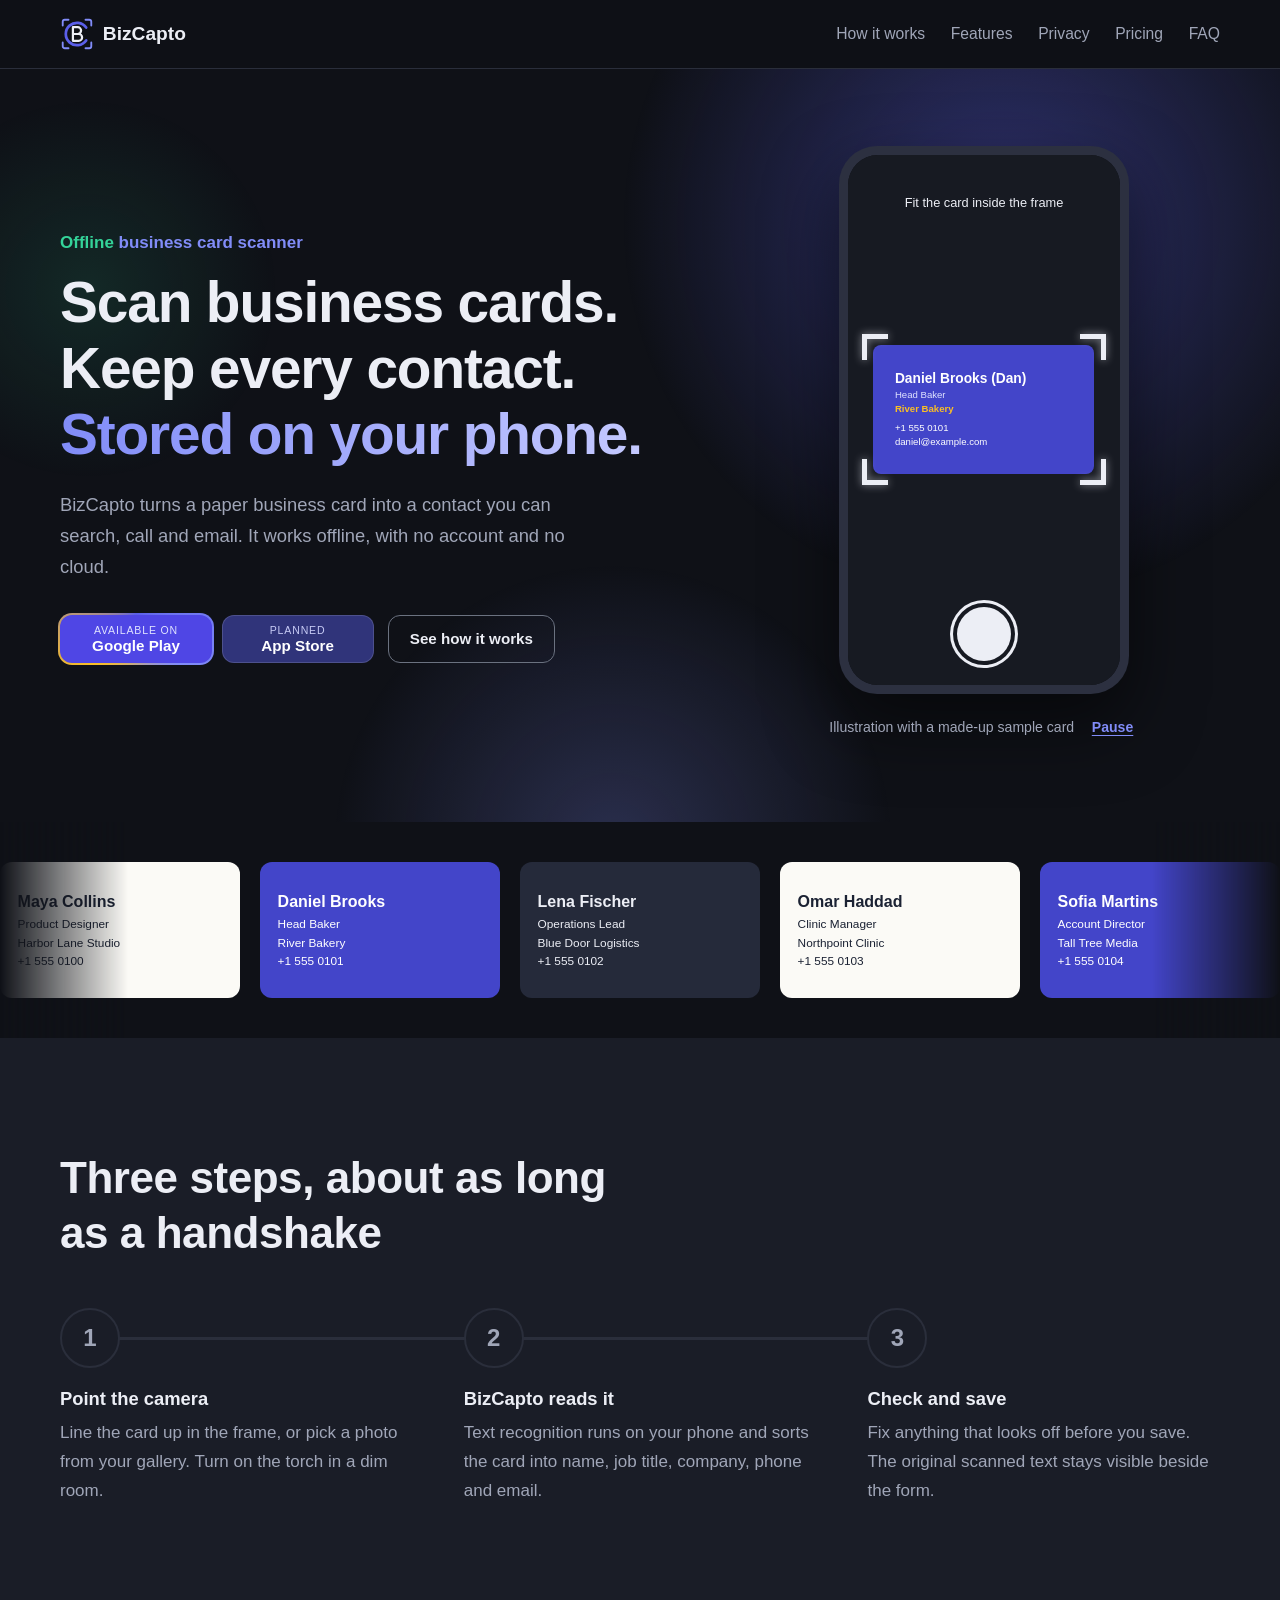
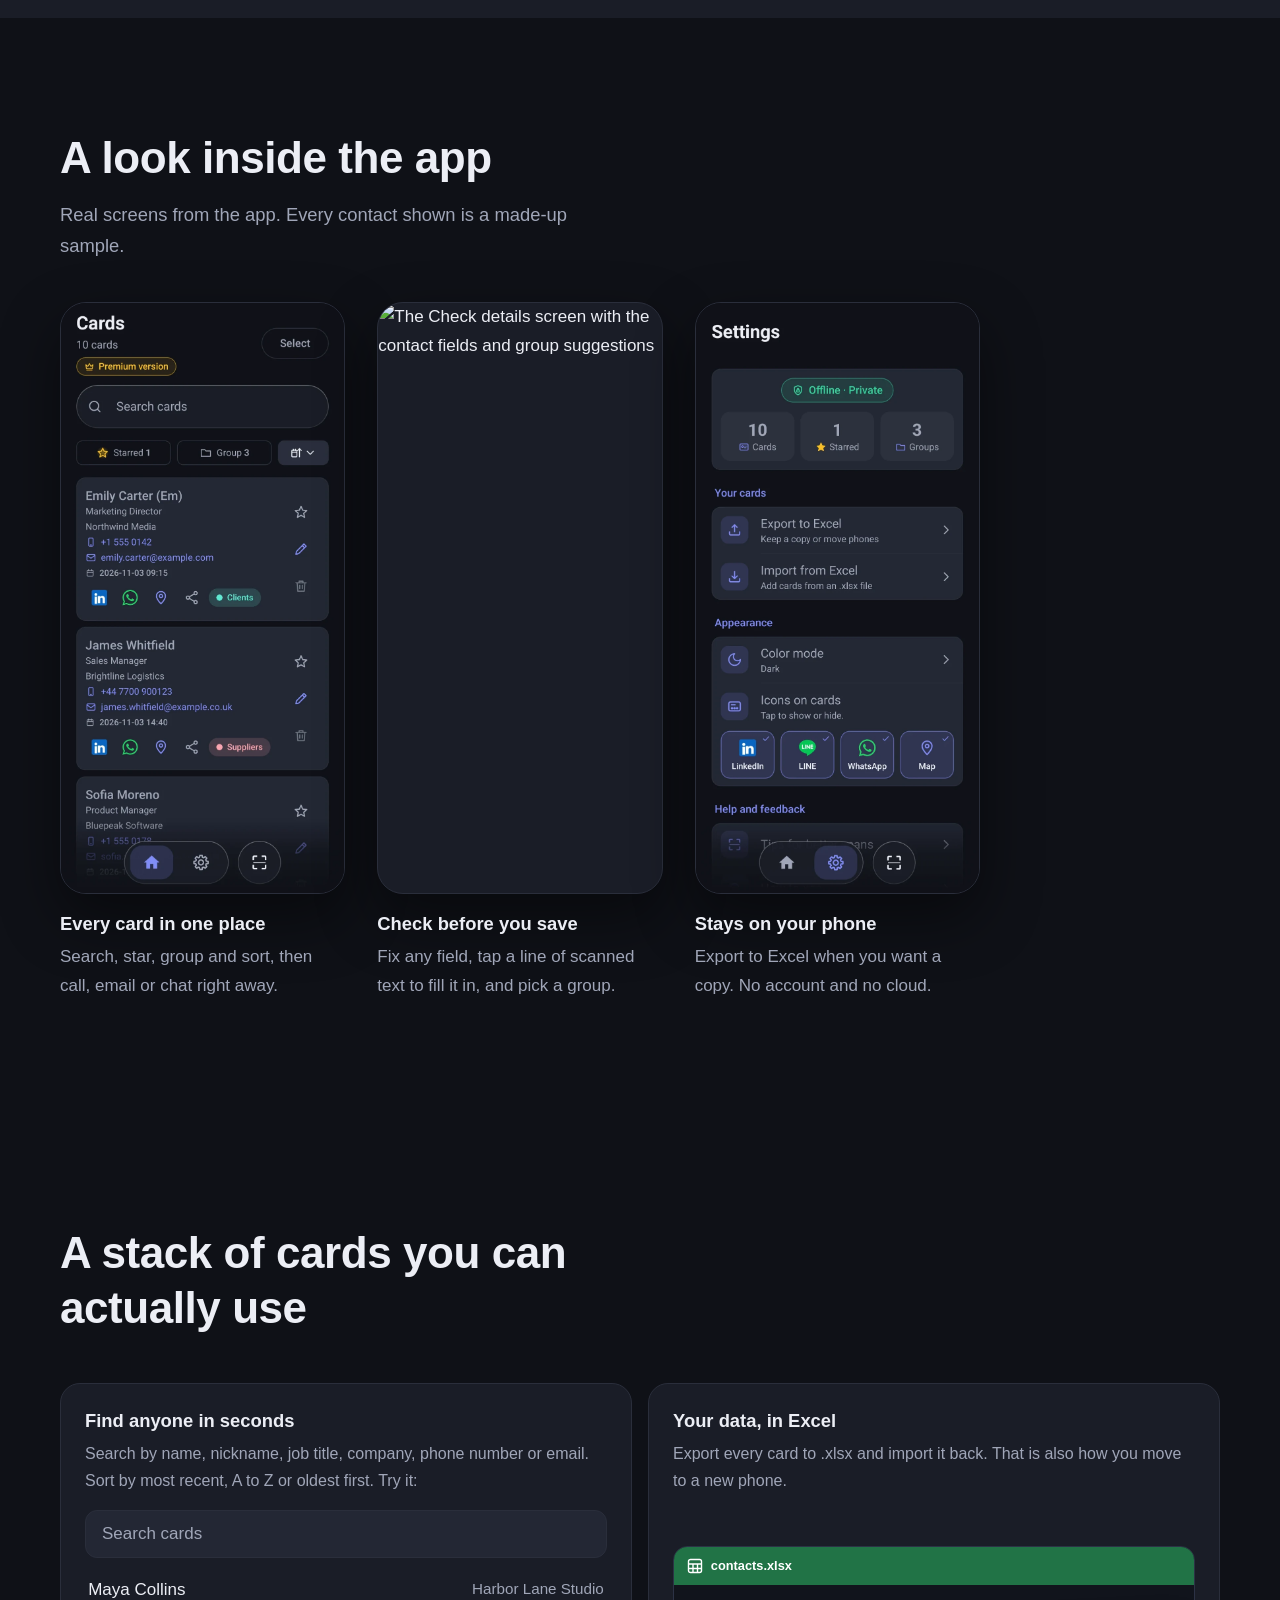
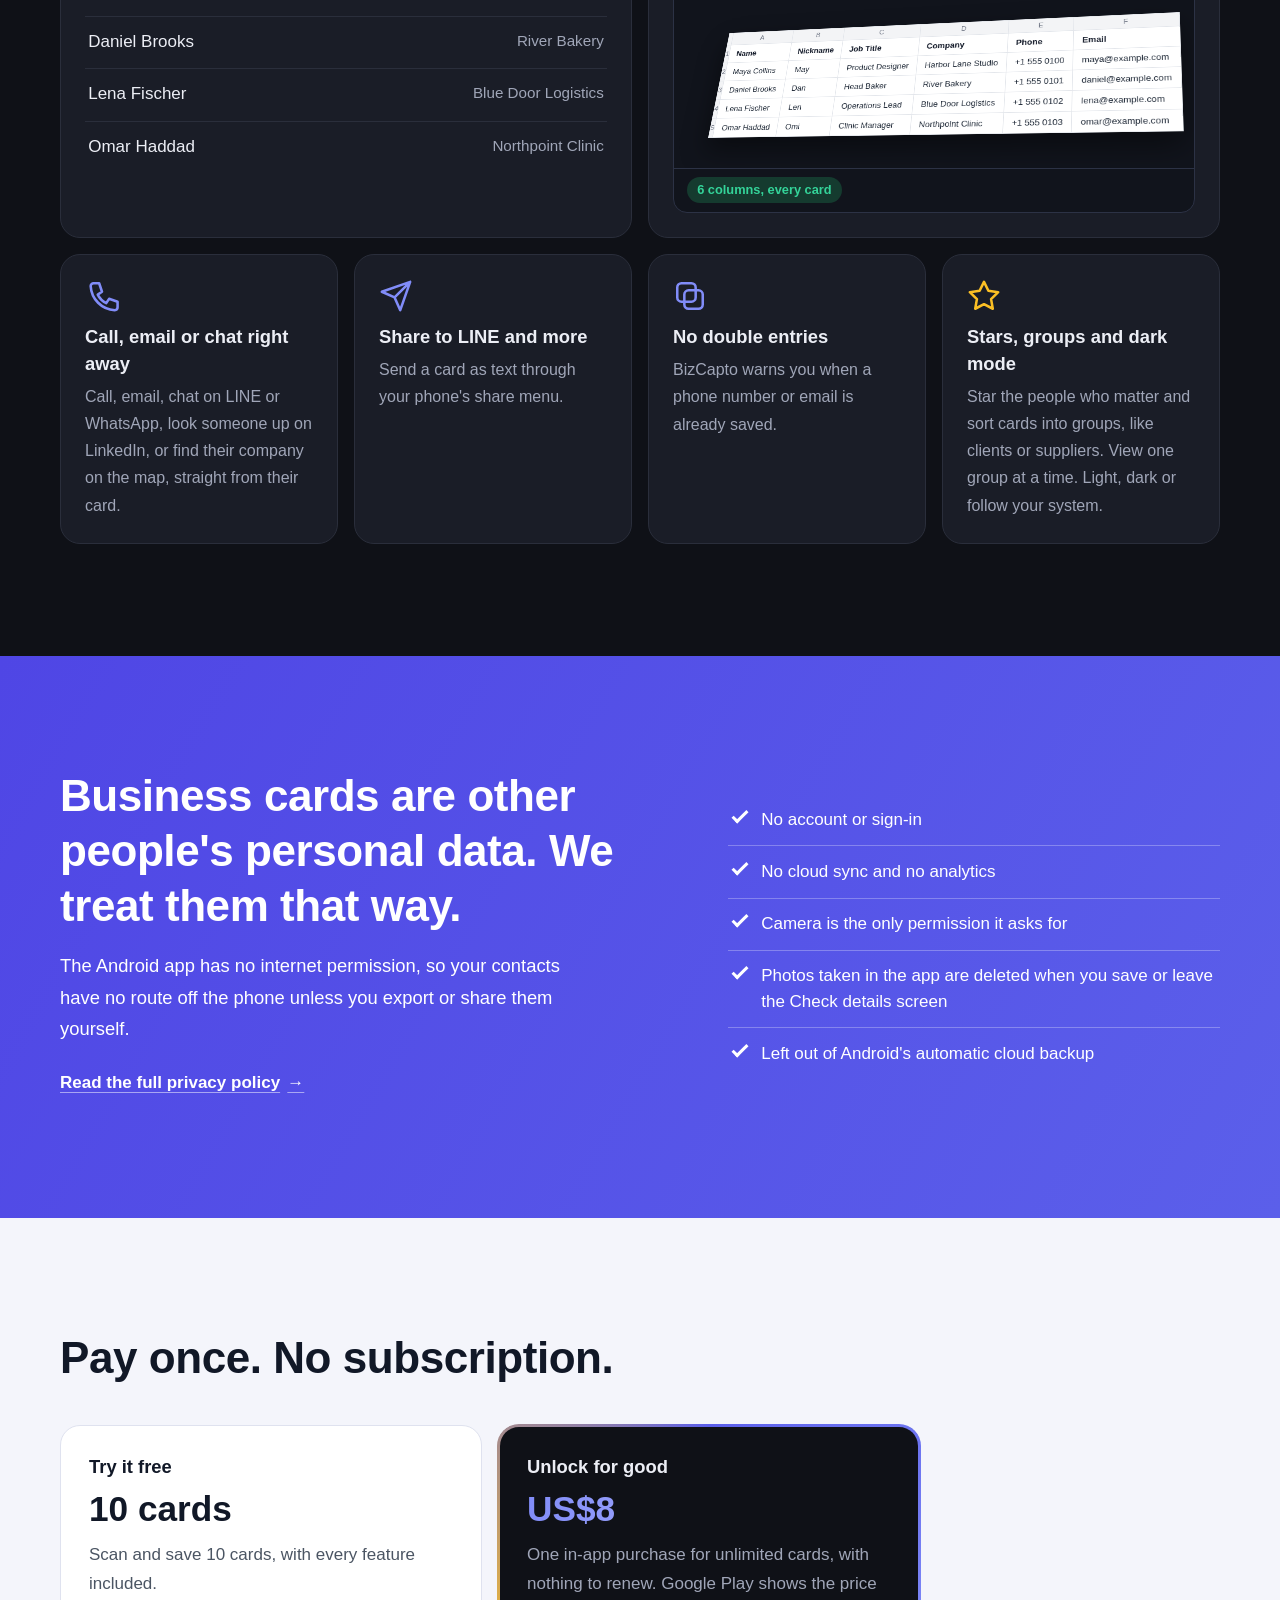
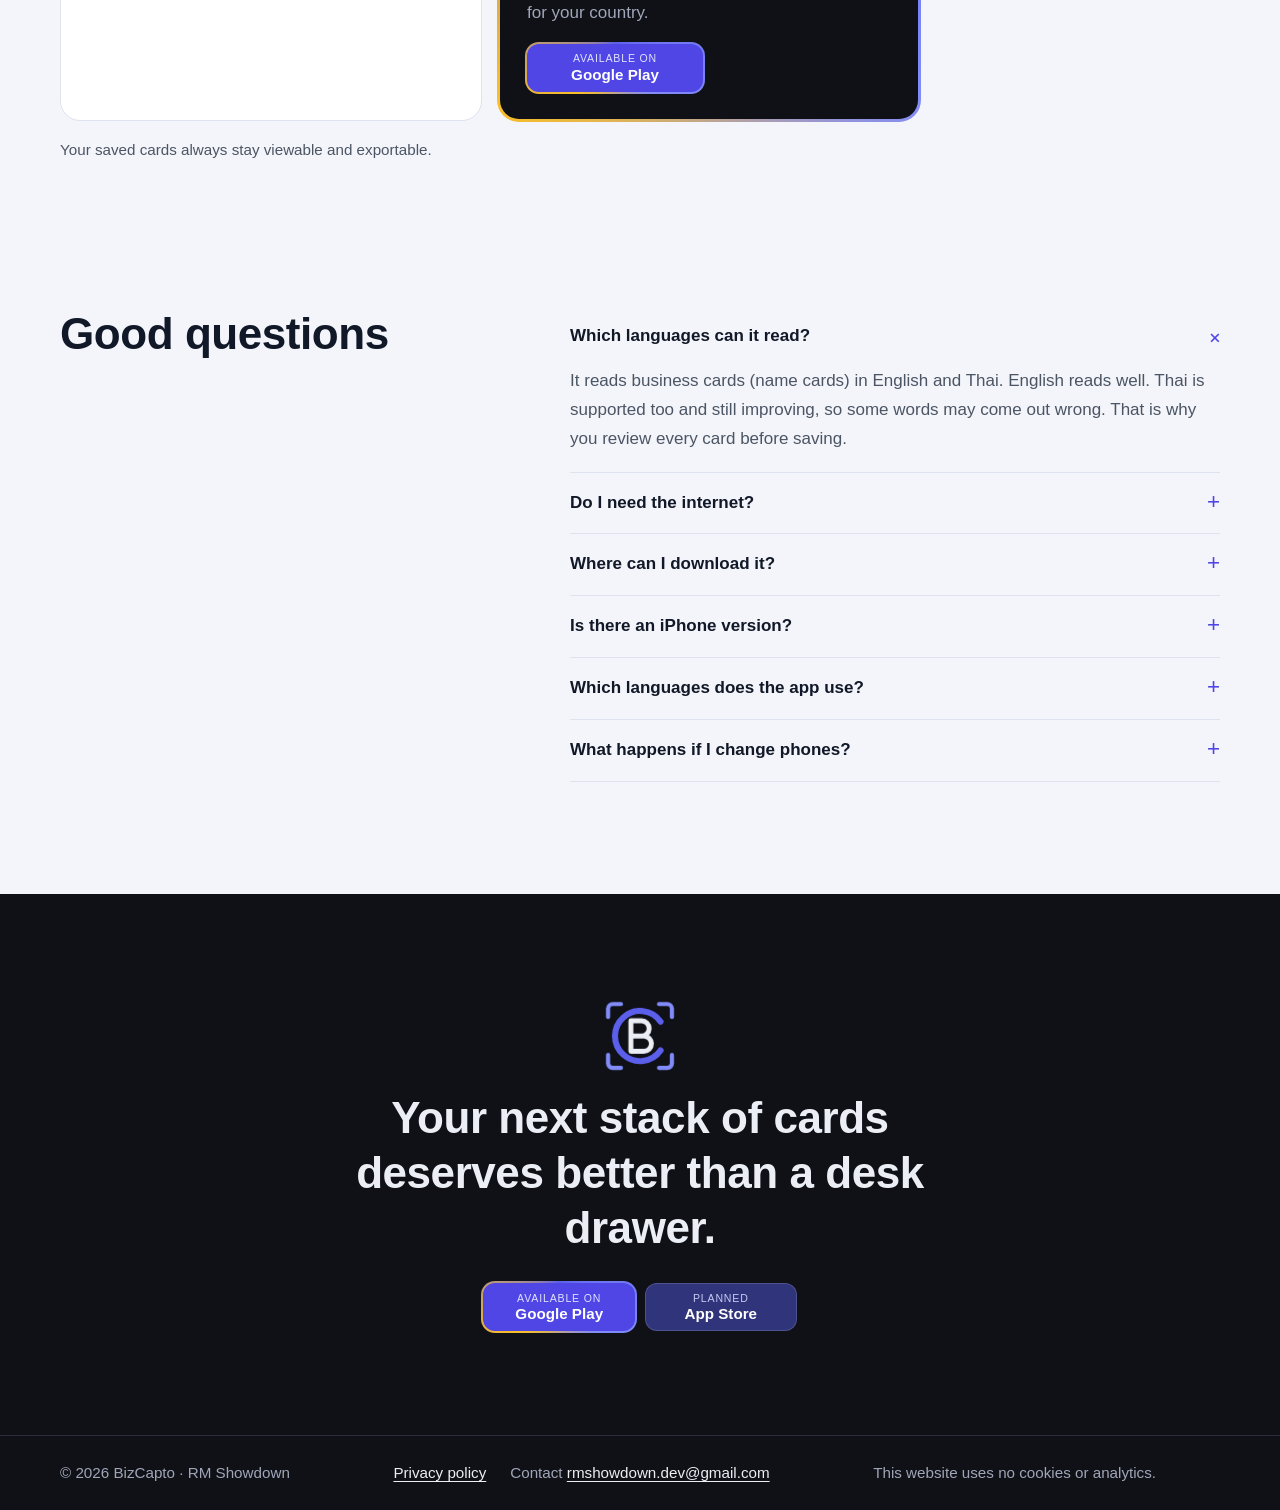
==== index.html @ cfb80274 "feat(website): Play button in pricing card, glowing Play buttons" ====
<!DOCTYPE html>
<html lang="en">
<head>
  <meta charset="utf-8">
  <meta name="viewport" content="width=device-width, initial-scale=1">
  <title>BizCapto: Offline Business Card Scanner</title>
  <meta name="description" content="Business card scanner for Android. Save cards as contacts, sort into groups, call, email, LINE or WhatsApp. Offline, exports to Excel. Reads English and Thai.">
  <meta name="google-site-verification" content="9E5ic6exMu49nEAiIoT-Es5bumaMfsEbR8roI2fSj4I">
  <link rel="canonical" href="https://rmshowdown.github.io/bizcapto/">
  <!-- หน้าเดียวกัน 2 ภาษา: บอก Google ว่าหน้าไหนภาษาอะไร (ใส่เหมือนกันทั้ง 2 หน้า) -->
  <link rel="alternate" hreflang="en" href="https://rmshowdown.github.io/bizcapto/">
  <link rel="alternate" hreflang="th" href="https://rmshowdown.github.io/bizcapto/th/">
  <link rel="alternate" hreflang="x-default" href="https://rmshowdown.github.io/bizcapto/">
  <!-- ข้อมูลให้ Google รู้ว่าหน้านี้คือแอปมือถือ -->
  <script type="application/ld+json">
  {
    "@context": "https://schema.org",
    "@type": "SoftwareApplication",
    "name": "BizCapto",
    "alternateName": "BizCapto: Business Card Scan",
    "description": "Business card scanner for Android. Save cards as contacts, sort into groups, call, email, LINE or WhatsApp. Offline, exports to Excel. Reads English and Thai.",
    "applicationCategory": "BusinessApplication",
    "operatingSystem": "Android 7.0 or newer",
    "inLanguage": "en",
    "url": "https://rmshowdown.github.io/bizcapto/",
    "image": "https://rmshowdown.github.io/bizcapto/img/og-image.png",
    "installUrl": "https://play.google.com/store/apps/details?id=com.rmshowdown.bizcapto",
    "offers": { "@type": "Offer", "price": "0", "priceCurrency": "USD", "description": "10 cards included. Unlimited cards with a one-time in-app purchase." },
    "featureList": ["Business card scanner with on-device OCR", "Auto crop and auto capture", "Organize business cards into groups", "Search, star, call, email and share contacts", "Chat on LINE or WhatsApp from a card in one tap", "Find a company on the map from its card", "Export and import Excel (.xlsx)", "Works offline, no account"],
    "publisher": { "@type": "Organization", "name": "RM Showdown", "email": "rmshowdown.dev@gmail.com" }
  }
  </script>
  <!-- คำถามที่พบบ่อยให้ Google อ่านได้: ข้อความต้องตรงกับหัวข้อ FAQ บนหน้า (หน้าไทยสร้างจาก th.js อัตโนมัติ) -->
  <script type="application/ld+json" id="faq-ld">
  {
    "@context": "https://schema.org",
    "@type": "FAQPage",
    "mainEntity": [
      {
        "@type": "Question",
        "name": "Which languages can it read?",
        "acceptedAnswer": {
          "@type": "Answer",
          "text": "It reads business cards (name cards) in English and Thai. English reads well. Thai is supported too and still improving, so some words may come out wrong. That is why you review every card before saving."
        }
      },
      {
        "@type": "Question",
        "name": "Do I need the internet?",
        "acceptedAnswer": {
          "@type": "Answer",
          "text": "No. Scanning, reading and saving all happen on the phone. Only the LinkedIn button opens your browser, and only when you tap it."
        }
      },
      {
        "@type": "Question",
        "name": "Where can I download it?",
        "acceptedAnswer": {
          "@type": "Answer",
          "text": "On Google Play, for Android 7.0 or newer. Save 10 cards first, then unlock unlimited cards with one purchase if you like it."
        }
      },
      {
        "@type": "Question",
        "name": "Is there an iPhone version?",
        "acceptedAnswer": {
          "@type": "Answer",
          "text": "It is planned. Android comes first and the iPhone version is still being built."
        }
      },
      {
        "@type": "Question",
        "name": "Which languages does the app use?",
        "acceptedAnswer": {
          "@type": "Answer",
          "text": "The app follows your phone's language. English and Thai are available, and more languages are planned."
        }
      },
      {
        "@type": "Question",
        "name": "What happens if I change phones?",
        "acceptedAnswer": {
          "@type": "Answer",
          "text": "Export your cards to Excel on the old phone and import the file on the new one. There is no cloud copy, so keep that file safe."
        }
      }
    ]
  }
  </script>
  <!-- ภาพและข้อความตอนแชร์ลิงก์ใน LINE, Facebook, X -->
  <meta property="og:type" content="website">
  <meta property="og:site_name" content="BizCapto">
  <meta property="og:locale" content="en_US">
  <meta property="og:title" content="BizCapto: Offline Business Card Scanner">
  <meta property="og:description" content="Business card scanner for Android. Save cards as contacts, sort into groups, call, email, LINE or WhatsApp. Offline, exports to Excel. Reads English and Thai.">
  <meta property="og:url" content="https://rmshowdown.github.io/bizcapto/">
  <meta property="og:image" content="https://rmshowdown.github.io/bizcapto/img/og-image.png">
  <meta property="og:image:width" content="1024">
  <meta property="og:image:height" content="500">
  <meta property="og:image:alt" content="A phone scans a sample business card and BizCapto fills in the contact details.">
  <meta name="twitter:card" content="summary_large_image">
  <meta name="theme-color" content="#0f1117">
  <link rel="icon" href="data:image/svg+xml,%3Csvg xmlns='http://www.w3.org/2000/svg' viewBox='0 0 100 100'%3E%3Crect width='100' height='100' rx='22' fill='%230f1117'/%3E%3Cg fill='none' stroke-linecap='round' stroke-linejoin='round' transform='translate(11 11) scale(.78)'%3E%3Cpath d='M77 31A33 33 0 1 0 77 69' stroke='%235b5fea' stroke-width='8'/%3E%3Cpath d='M8 25V14a6 6 0 0 1 6-6h11M75 8h11a6 6 0 0 1 6 6v11M92 75v11a6 6 0 0 1-6 6H75M25 92H14a6 6 0 0 1-6-6V75' stroke='%23818cf8' stroke-width='5.5'/%3E%3Cpath d='M38 30v40h17a10 10 0 0 0 0-20H38m0 0h14a10 10 0 0 0 0-20H38' stroke='%23eceef5' stroke-width='6.5'/%3E%3C/g%3E%3C/svg%3E">
  <link rel="stylesheet" href="fonts/fonts.css">
  <link rel="stylesheet" href="styles.css">
  <script>
    // หน้าอังกฤษ (index.html) และหน้าไทย (th/index.html) เป็นคนละหน้า
    // ปุ่ม EN / ไทย โชว์เฉพาะเครื่องที่ตั้งภาษาไทยไว้ (หรือตอนอยู่หน้าไทย)
    // เปิดหน้าอังกฤษ: ถ้าเคยกดเลือกไทย หรือยังไม่เคยเลือกแต่ภาษาแรกของเครื่องเป็นไทย ให้ไปหน้าไทย
    // (Google อ่านเว็บเป็นภาษาอังกฤษ จึงไม่ถูกพาไป และรู้จักหน้าไทยจาก hreflang ด้านบน)
    (function () {
      var root = document.documentElement;
      var saved = null;
      try { saved = localStorage.getItem('bizcapto-lang'); } catch (e) { /* เบราว์เซอร์ปิดการเก็บค่า */ }
      var langs = navigator.languages && navigator.languages.length ? navigator.languages : [navigator.language || ''];
      var isThai = function (l) { return String(l).toLowerCase().indexOf('th') === 0; };
      var thaiOk = root.lang === 'th' || Array.prototype.some.call(langs, isThai);
      if (root.lang === 'en' && (saved === 'th' || (!saved && isThai(langs[0])))) {
        location.replace('th/' + location.hash);
        return;
      }
      if (thaiOk) root.classList.add('thai-ok');
      root.classList.add('js');
    })();
  </script>
</head>
<body>
  <svg width="0" height="0" class="sprite" aria-hidden="true">
    <symbol id="logo" viewBox="0 0 100 100">
      <g fill="none" stroke-linecap="round" stroke-linejoin="round">
        <path d="M77 31A33 33 0 1 0 77 69" stroke="#5b5fea" stroke-width="8"/>
        <path d="M8 25V14a6 6 0 0 1 6-6h11M75 8h11a6 6 0 0 1 6 6v11M92 75v11a6 6 0 0 1-6 6H75M25 92H14a6 6 0 0 1-6-6V75" stroke="#818cf8" stroke-width="5.5"/>
        <path d="M38 30v40h17a10 10 0 0 0 0-20H38m0 0h14a10 10 0 0 0 0-20H38" stroke="#eceef5" stroke-width="6.5"/>
      </g>
    </symbol>
  </svg>

  <a class="skip" href="#how" data-i18n="skip">Skip to content</a>

  <header class="site-header">
    <div class="wrap bar">
      <a class="brand" href="#top"><svg aria-hidden="true"><use href="#logo"/></svg>BizCapto</a>
      <nav class="nav" id="mainNav" aria-label="Main" data-i18n-aria="nav.label">
        <a href="#how" data-i18n="nav.how">How it works</a>
        <a href="#features" data-i18n="nav.features">Features</a>
        <a href="#privacy" data-i18n="nav.privacy">Privacy</a>
        <a href="#pricing" data-i18n="nav.pricing">Pricing</a>
        <a href="#faq" data-i18n="nav.faq">FAQ</a>
      </nav>
      <div class="lang" role="group" aria-label="Language" data-i18n-aria="lang.label" data-active="en">
        <span class="lang-thumb" aria-hidden="true"></span>
        <a href="./" hreflang="en" lang="en" data-lang="en" aria-current="page">EN</a>
        <a href="th/" hreflang="th" lang="th" data-lang="th">ไทย</a>
      </div>
      <button type="button" class="menu-btn" id="menuBtn" aria-expanded="false" aria-controls="mainNav" aria-label="Menu" data-i18n-aria="nav.menu">
        <svg viewBox="0 0 24 24" aria-hidden="true"><path class="m1" d="M4 7h16"/><path class="m2" d="M4 12h16"/><path class="m3" d="M4 17h16"/></svg>
      </button>
    </div>
    <span class="scroll-bar" aria-hidden="true"></span>
  </header>

  <main id="top">
    <section class="hero" id="hero">
      <div class="aurora" aria-hidden="true"><i></i><i></i><i></i></div>
      <div class="wrap hero-grid">
        <div class="hero-copy">
          <p class="eyebrow" data-i18n="hero.eyebrow"><span class="hl">Offline</span> business card scanner</p>
          <h1 data-i18n="hero.title">Scan business cards.<br>Keep every contact.<br><span>Stored on your phone.</span></h1>
          <p class="lead" data-i18n="hero.lead">BizCapto turns a paper business card into a contact you can search, call and email. It works offline, with no account and no cloud.</p>
          <div class="actions">
            <div class="stores">
              <a class="soon" href="https://play.google.com/store/apps/details?id=com.rmshowdown.bizcapto&amp;referrer=utm_source%3Dwebsite"><small data-i18n="cta.play">Available on</small><strong>Google Play</strong></a>
              <span class="soon soon-later"><small data-i18n="cta.planned">Planned</small><strong>App Store</strong></span>
            </div>
            <a class="btn btn-line" href="#how" data-i18n="hero.secondary">See how it works</a>
          </div>
        </div>

        <figure class="demo">
          <div class="bob">
          <div class="phone" id="phone" data-step="0" role="img" aria-label="Illustration: a phone scans a sample business card and fills in the contact fields" data-i18n-aria="demo.alt">
            <div class="screen" aria-hidden="true">
              <span class="flash"></span>
              <div class="cam">
                <p class="cam-hint" data-i18n="demo.hint">Fit the card inside the frame</p>
                <div class="cam-target">
                  <div class="bizcard" id="bizcard">
                    <span class="cl cl-name" data-card="headline">Maya Collins (May)</span>
                    <span class="cl cl-title" data-card="title">Product Designer</span>
                    <span class="cl cl-co" data-card="company">Harbor Lane Studio</span>
                    <span class="cl cl-tel" data-card="phone">+1 555 0100</span>
                    <span class="cl cl-mail" data-card="email">maya@example.com</span>
                  </div>
                  <span class="scanline"></span>
                  <i></i><i></i><i></i><i></i>
                </div>
                <span class="shutter"></span>
              </div>
              <div class="review">
                <p class="review-title" data-i18n="demo.review">Review card</p>
                <dl>
                  <div style="--i:0"><dt data-i18n="demo.name">Name</dt><dd data-field="name">Maya Collins</dd></div>
                  <div style="--i:1"><dt data-i18n="demo.nick">Nickname</dt><dd data-field="nickname">May</dd></div>
                  <div style="--i:2"><dt data-i18n="demo.jobtitle">Job title</dt><dd data-field="title">Product Designer</dd></div>
                  <div style="--i:3"><dt data-i18n="demo.company">Company</dt><dd data-field="company">Harbor Lane Studio</dd></div>
                  <div style="--i:4"><dt data-i18n="demo.phone">Phone</dt><dd data-field="phone">+1 555 0100</dd></div>
                  <div style="--i:5"><dt data-i18n="demo.email">Email</dt><dd data-field="email">maya@example.com</dd></div>
                </dl>
                <span class="save" data-i18n="demo.save">Save</span>
                <span class="saved" data-i18n="demo.saved">Saved on this phone</span>
              </div>
            </div>
          </div>
          </div>
          <figcaption>
            <span data-i18n="demo.caption">Illustration with a made-up sample card</span>
            <button type="button" class="replay" id="demoToggle" data-paused="false"><span class="when-playing" data-i18n="demo.pause">Pause</span><span class="when-paused" data-i18n="demo.play">Play</span></button>
          </figcaption>
        </figure>
      </div>
    </section>

    <div class="belt" id="belt" aria-hidden="true">
      <div class="belt-track" id="beltTrack"></div>
    </div>

    <section id="how" class="section how">
      <div class="wrap">
        <h2 data-i18n="how.title">Three steps, about as long as a handshake</h2>
        <div class="steps-wrap" id="steps">
        <span class="steps-line" aria-hidden="true"><i></i></span>
        <ol class="steps">
          <li>
            <span class="num">1</span>
            <h3 data-i18n="how.1.title">Point the camera</h3>
            <p data-i18n="how.1.text">Line the card up in the frame, or pick a photo from your gallery. Turn on the torch in a dim room.</p>
          </li>
          <li>
            <span class="num">2</span>
            <h3 data-i18n="how.2.title">BizCapto reads it</h3>
            <p data-i18n="how.2.text">Text recognition runs on your phone and sorts the card into name, job title, company, phone and email.</p>
          </li>
          <li>
            <span class="num">3</span>
            <h3 data-i18n="how.3.title">Check and save</h3>
            <p data-i18n="how.3.text">Fix anything that looks off before you save. The original scanned text stays visible beside the form.</p>
          </li>
        </ol>
        </div>
      </div>
    </section>

    <section id="screens" class="section screens">
      <div class="wrap">
        <h2 data-i18n="screens.title">A look inside the app</h2>
        <p class="lead" data-i18n="screens.lead">Real screens from the app. Every contact shown is a made-up sample.</p>
        <div class="shots">
          <figure class="shot">
            <img src="img/screen-cards.webp" width="857" height="1785" loading="lazy" decoding="async" alt="The cards list with search, Starred and Group filters, and LinkedIn, WhatsApp, map and share buttons on each card" data-i18n-alt="screens.1.alt">
            <figcaption>
              <h3 data-i18n="screens.1.title">Every card in one place</h3>
              <p data-i18n="screens.1.text">Search, star, group and sort, then call, email or chat right away.</p>
            </figcaption>
          </figure>
          <figure class="shot">
            <img src="img/screen-review.webp" width="857" height="1785" loading="lazy" decoding="async" alt="The Check details screen with the contact fields and group suggestions" data-i18n-alt="screens.2.alt">
            <figcaption>
              <h3 data-i18n="screens.2.title">Check before you save</h3>
              <p data-i18n="screens.2.text">Fix any field, tap a line of scanned text to fill it in, and pick a group.</p>
            </figcaption>
          </figure>
          <figure class="shot">
            <img src="img/screen-privacy.webp" width="857" height="1785" loading="lazy" decoding="async" alt="Settings with card counts, Export and Import to Excel, and a choice of which icons show on cards" data-i18n-alt="screens.3.alt">
            <figcaption>
              <h3 data-i18n="screens.3.title">Stays on your phone</h3>
              <p data-i18n="screens.3.text">Export to Excel when you want a copy. No account and no cloud.</p>
            </figcaption>
          </figure>
        </div>
      </div>
    </section>

    <section id="features" class="section features">
      <div class="wrap">
        <h2 data-i18n="feat.title">A stack of cards you can actually use</h2>
        <div class="bento">
          <article class="tile tile-search">
            <h3 data-i18n="feat.search.title">Find anyone in seconds</h3>
            <p data-i18n="feat.search.text">Search by name, nickname, job title, company, phone number or email. Sort by most recent, A to Z or oldest first. Try it:</p>
            <div class="search-demo">
              <label class="sr-only" for="q" data-i18n="feat.search.label">Search sample cards</label>
              <input id="q" type="search" autocomplete="off" placeholder="Search cards" data-i18n-placeholder="feat.search.placeholder">
              <!-- data-find = ข้อความที่ค้นได้, data-phone = เบอร์ (ค้นด้วยตัวเลขอย่างน้อย 3 ตัว เหมือนในแอป) -->
              <ul id="people">
                <li data-find="maya collins may product designer harbor lane studio maya@example.com" data-phone="+1 555 0100"><b>Maya Collins</b><span class="co">Harbor Lane Studio</span><span class="ph">+1 555 0100</span></li>
                <li data-find="daniel brooks dan head baker river bakery daniel@example.com" data-phone="+1 555 0101"><b>Daniel Brooks</b><span class="co">River Bakery</span><span class="ph">+1 555 0101</span></li>
                <li data-find="lena fischer len operations lead blue door logistics lena@example.com" data-phone="+1 555 0102"><b>Lena Fischer</b><span class="co">Blue Door Logistics</span><span class="ph">+1 555 0102</span></li>
                <li data-find="omar haddad omi clinic manager northpoint clinic omar@example.com" data-phone="+1 555 0103"><b>Omar Haddad</b><span class="co">Northpoint Clinic</span><span class="ph">+1 555 0103</span></li>
              </ul>
              <p class="none" id="none" hidden data-i18n="feat.search.none">No sample card matches.</p>
            </div>
          </article>

          <article class="tile tile-excel">
            <h3 data-i18n="feat.excel.title">Your data, in Excel</h3>
            <p data-i18n="feat.excel.text">Export every card to .xlsx and import it back. That is also how you move to a new phone.</p>
            <!-- แผ่น Excel ตัวอย่าง: หัวคอลัมน์ตรงกับไฟล์ที่แอปส่งออกจริง ภาพเคลื่อนไหวอยู่ใน script.js หัวข้อ "แผ่น Excel" -->
            <div class="xl" id="xl" role="img" aria-label="Sample Excel export with the columns Name, Nickname, Job Title, Company, Phone and Email" data-i18n-aria="feat.excel.alt">
              <div class="xl-bar" aria-hidden="true">
                <svg viewBox="0 0 16 16"><rect x="1.5" y="1.5" width="13" height="13" rx="2"/><path d="M1.5 6h13M1.5 10.5h13M6 6v8.5M10.5 6v8.5"/></svg>
                <span>contacts.xlsx</span>
              </div>
              <div class="xl-view" id="xlView" aria-hidden="true">
                <div class="xl-tilt" id="xlTilt">
                  <div class="xl-stage" id="xlStage">
                    <table class="xl-grid">
                  <tr class="xl-letters"><th class="xl-corner"></th><th>A</th><th>B</th><th>C</th><th>D</th><th>E</th><th>F</th></tr>
                  <tr class="xl-head"><th class="xl-num">1</th><th>Name</th><th>Nickname</th><th>Job Title</th><th>Company</th><th>Phone</th><th>Email</th></tr>
                  <tr><th class="xl-num">2</th><td>Maya Collins</td><td>May</td><td>Product Designer</td><td>Harbor Lane Studio</td><td>+1 555 0100</td><td>maya@example.com</td></tr>
                  <tr><th class="xl-num">3</th><td>Daniel Brooks</td><td>Dan</td><td>Head Baker</td><td>River Bakery</td><td>+1 555 0101</td><td>daniel@example.com</td></tr>
                  <tr><th class="xl-num">4</th><td>Lena Fischer</td><td>Len</td><td>Operations Lead</td><td>Blue Door Logistics</td><td>+1 555 0102</td><td>lena@example.com</td></tr>
                  <tr><th class="xl-num">5</th><td>Omar Haddad</td><td>Omi</td><td>Clinic Manager</td><td>Northpoint Clinic</td><td>+1 555 0103</td><td>omar@example.com</td></tr>
                    </table>
                    <span class="xl-hl" id="xlHl"></span>
                  </div>
                </div>
              </div>
              <div class="xl-foot" aria-hidden="true">
                <span class="xl-chip" id="xlChip">A · Name</span>
                <span class="xl-all" id="xlAll" data-i18n="feat.excel.all">6 columns, every card</span>
                <span class="xl-hint" data-i18n="feat.excel.hint">Swipe to look around</span>
              </div>
            </div>
          </article>

          <article class="tile">
            <svg class="ico ico-call" viewBox="0 0 24 24" aria-hidden="true"><path d="M6 3h4l2 6-3 2a13 13 0 0 0 6 6l2-3 6 2v4a2 2 0 0 1-2 2A18 18 0 0 1 4 5a2 2 0 0 1 2-2Z"/></svg>
            <h3 data-i18n="feat.act.title">Call, email or chat right away</h3>
            <p data-i18n="feat.act.text">Call, email, chat on LINE or WhatsApp, look someone up on LinkedIn, or find their company on the map, straight from their card.</p>
          </article>
          <article class="tile">
            <svg class="ico ico-share" viewBox="0 0 24 24" aria-hidden="true"><path d="M22 2 11 13M22 2l-7 20-4-9-9-4Z"/></svg>
            <h3 data-i18n="feat.share.title">Share to LINE and more</h3>
            <p data-i18n="feat.share.text">Send a card as text through your phone's share menu.</p>
          </article>
          <article class="tile">
            <svg class="ico ico-dup" viewBox="0 0 24 24" aria-hidden="true"><rect class="dup-a" x="3" y="3" width="13" height="13" rx="3"/><rect class="dup-b" x="8" y="8" width="13" height="13" rx="3"/></svg>
            <h3 data-i18n="feat.dup.title">No double entries</h3>
            <p data-i18n="feat.dup.text">BizCapto warns you when a phone number or email is already saved.</p>
          </article>
          <article class="tile">
            <svg class="ico ico-star" viewBox="0 0 24 24" aria-hidden="true"><path d="m12 2 3.1 6.3 6.9 1-5 4.9 1.2 6.8-6.2-3.2-6.2 3.2 1.2-6.8-5-4.9 6.9-1Z"/></svg>
            <h3 data-i18n="feat.star.title">Stars, groups and dark mode</h3>
            <p data-i18n="feat.star.text">Star the people who matter and sort cards into groups, like clients or suppliers. View one group at a time. Light, dark or follow your system.</p>
          </article>
        </div>
      </div>
    </section>

    <section id="privacy" class="section privacy">
      <div class="priv-frame" aria-hidden="true"><i></i><i></i><i></i><i></i></div>
      <div class="wrap privacy-grid">
        <div>
          <h2 data-i18n="priv.title">Business cards are other people's personal data. We treat them that way.</h2>
          <p class="lead" data-i18n="priv.lead">The Android app has no internet permission, so your contacts have no route off the phone unless you export or share them yourself.</p>
          <a class="text-link" href="privacy.html" data-i18n="priv.more">Read the full privacy policy</a>
        </div>
        <ul class="checks">
          <li data-i18n="priv.1">No account or sign-in</li>
          <li data-i18n="priv.2">No cloud sync and no analytics</li>
          <li data-i18n="priv.3">Camera is the only permission it asks for</li>
          <li data-i18n="priv.4">Photos taken in the app are deleted when you save or leave the Check details screen</li>
          <li data-i18n="priv.5">Left out of Android's automatic cloud backup</li>
        </ul>
      </div>
    </section>

    <section id="pricing" class="section pricing">
      <div class="wrap">
        <h2 data-i18n="price.title">Pay once. No subscription.</h2>
        <div class="plans">
          <article class="plan">
            <h3 data-i18n="price.free.title">Try it free</h3>
            <p class="amount" data-i18n="price.free.amount">10 cards</p>
            <p data-i18n="price.free.text">Scan and save 10 cards, with every feature included.</p>
          </article>
          <article class="plan plan-main">
            <h3 data-i18n="price.paid.title">Unlock for good</h3>
            <p class="amount" data-i18n="price.paid.amount">US$8</p>
            <p data-i18n="price.paid.text">One in-app purchase for unlimited cards, with nothing to renew. Google Play shows the price for your country.</p>
            <a class="soon plan-cta" href="https://play.google.com/store/apps/details?id=com.rmshowdown.bizcapto&amp;referrer=utm_source%3Dwebsite_pricing"><small data-i18n="cta.play">Available on</small><strong>Google Play</strong></a>
          </article>
        </div>
        <p class="fine" data-i18n="price.note">Your saved cards always stay viewable and exportable.</p>
      </div>
    </section>

    <section id="faq" class="section faq">
      <div class="wrap faq-grid">
        <h2 data-i18n="faq.title">Good questions</h2>
        <div class="qa">
          <details open>
            <summary data-i18n="faq.1.q">Which languages can it read?</summary>
            <p data-i18n="faq.1.a">It reads business cards (name cards) in English and Thai. English reads well. Thai is supported too and still improving, so some words may come out wrong. That is why you review every card before saving.</p>
          </details>
          <details>
            <summary data-i18n="faq.2.q">Do I need the internet?</summary>
            <p data-i18n="faq.2.a">No. Scanning, reading and saving all happen on the phone. Only the LinkedIn button opens your browser, and only when you tap it.</p>
          </details>
          <details>
            <summary data-i18n="faq.3.q">Where can I download it?</summary>
            <p data-i18n="faq.3.a">On <a href="https://play.google.com/store/apps/details?id=com.rmshowdown.bizcapto&amp;referrer=utm_source%3Dwebsite">Google Play</a>, for Android 7.0 or newer. Save 10 cards first, then unlock unlimited cards with one purchase if you like it.</p>
          </details>
          <details>
            <summary data-i18n="faq.4.q">Is there an iPhone version?</summary>
            <p data-i18n="faq.4.a">It is planned. Android comes first and the iPhone version is still being built.</p>
          </details>
          <details>
            <summary data-i18n="faq.5.q">Which languages does the app use?</summary>
            <p data-i18n="faq.5.a">The app follows your phone's language. English and Thai are available, and more languages are planned.</p>
          </details>
          <details>
            <summary data-i18n="faq.6.q">What happens if I change phones?</summary>
            <p data-i18n="faq.6.a">Export your cards to Excel on the old phone and import the file on the new one. There is no cloud copy, so keep that file safe.</p>
          </details>
        </div>
      </div>
    </section>

    <section class="closing">
      <div class="wrap">
        <svg class="closing-logo" viewBox="0 0 100 100" aria-hidden="true">
          <g fill="none" stroke-linecap="round" stroke-linejoin="round">
            <path pathLength="1" d="M8 25V14a6 6 0 0 1 6-6h11M75 8h11a6 6 0 0 1 6 6v11M92 75v11a6 6 0 0 1-6 6H75M25 92H14a6 6 0 0 1-6-6V75" stroke="#818cf8" stroke-width="5.5"/>
            <path pathLength="1" d="M77 31A33 33 0 1 0 77 69" stroke="#5b5fea" stroke-width="8"/>
            <path pathLength="1" d="M38 30v40h17a10 10 0 0 0 0-20H38m0 0h14a10 10 0 0 0 0-20H38" stroke="#eceef5" stroke-width="6.5"/>
          </g>
        </svg>
        <h2 data-i18n="close.title">Your next stack of cards deserves better than a desk drawer.</h2>
        <div class="stores">
              <a class="soon" href="https://play.google.com/store/apps/details?id=com.rmshowdown.bizcapto&amp;referrer=utm_source%3Dwebsite"><small data-i18n="cta.play">Available on</small><strong>Google Play</strong></a>
              <span class="soon soon-later"><small data-i18n="cta.planned">Planned</small><strong>App Store</strong></span>
            </div>
      </div>
    </section>
  </main>

  <footer class="site-footer">
    <div class="wrap foot">
      <span>© 2026 BizCapto · RM Showdown</span>
      <span class="foot-links">
        <a href="privacy.html" data-i18n="foot.privacy">Privacy policy</a>
        <span><span data-i18n="foot.contact">Contact</span> <a href="mailto:rmshowdown.dev@gmail.com">rmshowdown.dev@gmail.com</a></span>
      </span>
      <span data-i18n="foot.note">This website uses no cookies or analytics.</span>
    </div>
  </footer>

  <button type="button" class="to-top" id="toTop" aria-label="Back to top" data-i18n-aria="top.label">
    <svg viewBox="0 0 24 24" aria-hidden="true"><path d="M12 19V5M5 12l7-7 7 7"/></svg>
  </button>

  <script src="script.js"></script>
</body>
</html>
---- styles.css ----
/* BizCapto website: สีตามชุด Midnight Indigo ของแอป (shared/.../Theme.kt) */
:root {
  --bg: #0f1117;
  --surface: #1a1d27;
  --surface-2: #232734;
  --line: #2a2e3b;
  --text: #eceef5;
  --muted: #a0a6b8;
  --indigo: #818cf8;
  --indigo-strong: #5b5fea;
  --indigo-ink: #4f46e5;
  --amber: #fbbf24;
  --green: #34d399;
  --light: #f4f5fb;
  --light-line: #dfe2ef;
  --ink: #111827;
  --ink-muted: #4b5563;
  --head: "Poppins", "Prompt", "Noto Sans Thai", sans-serif;
  --body: "IBM Plex Sans Thai", "Noto Sans Thai", "Leelawadee UI", Tahoma, sans-serif;
  --header-h: 68px;
}

*, *::before, *::after { box-sizing: border-box; }
html { scroll-behavior: smooth; scroll-padding-top: calc(var(--header-h) + 16px); }
body {
  margin: 0; background: var(--bg); color: var(--text);
  font: 400 1.0625rem/1.7 var(--body);
  -webkit-font-smoothing: antialiased;
}
h1, h2, h3, p, ul, ol, dl, dd, figure { margin: 0; padding: 0; }
ul, ol { list-style: none; }
button, input { font: inherit; color: inherit; }
button { cursor: pointer; }
svg { display: block; }
[hidden] { display: none !important; }
.sprite { position: absolute; }
.sr-only { position: absolute; width: 1px; height: 1px; overflow: hidden; clip-path: inset(50%); white-space: nowrap; }
:focus-visible { outline: 3px solid var(--amber); outline-offset: 3px; border-radius: 6px; }

.wrap { width: min(1160px, 100% - 2.5rem); margin-inline: auto; }
.skip { position: absolute; left: 1rem; top: -5rem; z-index: 100; padding: .5rem 1rem; border-radius: 8px; background: var(--amber); color: var(--ink); }
.skip:focus { top: .5rem; }

h1, h2, h3 { font-family: var(--head); font-weight: 600; }
:lang(th) h1, :lang(th) h2, :lang(th) h3, :lang(th) .amount { font-family: "Prompt", "Noto Sans Thai", sans-serif; font-weight: 500; }
h2 { font-size: clamp(1.8rem, 3.6vw, 2.75rem); line-height: 1.25; letter-spacing: -.01em; max-width: 24ch; }
:lang(th) h2 { line-height: 1.4; letter-spacing: 0; }
h3 { font-size: 1.15rem; line-height: 1.45; }
.lead { font-size: 1.15rem; color: var(--muted); max-width: 33rem; }
.section { padding-block: clamp(4rem, 9vw, 7rem); }

/* ส่วนหัว */
.site-header { position: sticky; top: 0; z-index: 50; background: rgb(15 17 23 / .86); backdrop-filter: blur(14px); border-bottom: 1px solid var(--line); }
.bar { height: var(--header-h); display: flex; align-items: center; gap: 1.5rem; }
.brand { display: inline-flex; align-items: center; gap: .55rem; font: 600 1.2rem var(--head); color: var(--text); text-decoration: none; }
.brand svg { width: 34px; height: 34px; }
.nav { display: flex; gap: 1.6rem; margin-left: auto; }
.nav a { color: var(--muted); font-size: .98rem; text-decoration: none; white-space: nowrap; }
.nav a:hover { color: var(--text); }
html:not(.thai-ok) .lang { display: none; }
.lang { position: relative; display: grid; grid-template-columns: 1fr 1fr; padding: 3px; border-radius: 999px; background: var(--surface-2); flex: none; }
.lang a { display: flex; align-items: center; justify-content: center; min-width: 46px; min-height: 36px; padding: 0 .7rem; border-radius: 999px; color: var(--muted); font-weight: 600; font-size: .92rem; text-decoration: none; }
.lang a { position: relative; transition: color .25s ease; }
.lang a[aria-current="page"] { color: var(--bg); }
.lang a:not([aria-current]):hover { color: var(--text); }

/* ปุ่มเมนูบนจอแคบ (☰) กดแล้วเมนูเลื่อนลงมาใต้แถบหัว */
.menu-btn { display: none; flex: none; width: 44px; height: 44px; align-items: center; justify-content: center; border: 1px solid var(--line); border-radius: 12px; background: var(--surface); color: var(--text); cursor: pointer; }
.menu-btn svg { width: 22px; height: 22px; fill: none; stroke: currentColor; stroke-width: 2; stroke-linecap: round; }
.menu-btn path { transition: transform .25s ease, opacity .2s ease; transform-origin: 12px 12px; }
.menu-btn[aria-expanded="true"] .m1 { transform: translateY(5px) rotate(45deg); }
.menu-btn[aria-expanded="true"] .m2 { opacity: 0; }
.menu-btn[aria-expanded="true"] .m3 { transform: translateY(-5px) rotate(-45deg); }

/* ส่วนแรก */
.hero { position: relative; overflow: hidden; }
.hero-grid { position: relative; display: grid; grid-template-columns: 1.15fr .85fr; align-items: center; gap: 3rem; padding-block: clamp(2.5rem, 6vw, 5rem); }
.eyebrow { color: var(--indigo); font-weight: 600; }
.eyebrow .hl { color: var(--green); }
h1 { font-size: clamp(2.3rem, 4.7vw, 3.55rem); line-height: 1.16; letter-spacing: -.02em; margin: .8rem 0 1.3rem; }
:lang(th) h1 { line-height: 1.38; letter-spacing: 0; font-size: clamp(2.2rem, 4.6vw, 3.6rem); }
h1 span { color: var(--indigo); }

.actions { display: flex; flex-wrap: wrap; align-items: center; gap: .9rem; margin-top: 2rem; }
.btn { display: inline-flex; align-items: center; justify-content: center; min-height: 48px; padding: .4rem 1.3rem; border-radius: 12px; font-size: .95rem; font-weight: 600; text-decoration: none; }
.btn-line { border: 1.5px solid var(--outline, #6b7280); color: var(--text); }
.btn-line:hover { border-color: var(--indigo); }
/* ป้ายร้านค้า 2 อัน กว้างเท่ากันเสมอ สีเรียบ ไม่มีเอฟเฟกต์ซ้อน */
.stores { display: grid; grid-template-columns: repeat(2, 9.5rem); gap: .6rem; }
.soon {
  display: flex; flex-direction: column; align-items: center; justify-content: center; min-height: 48px; padding: .3rem .75rem;
  border-radius: 12px; line-height: 1.25; color: #fff; text-align: center; text-decoration: none; background: var(--indigo-ink);
  box-shadow: inset 0 0 0 1px rgb(255 255 255 / .14); transition: background-color .2s ease;
}
/* ตัวเล็กบนป้ายต้องผ่าน 4.5:1: #e0e3ff บน indigo-ink = 5.0:1, ตอนชี้ (#4345c9) = 5.7:1 */
.soon:hover { background: #4345c9; }
.soon small { font-size: .66rem; font-weight: 500; color: #e0e3ff; }
:lang(en) .soon small { text-transform: uppercase; letter-spacing: .08em; }
.soon strong { font: 600 .95rem var(--head); white-space: nowrap; }

/* ตัวสาธิตในจอมือถือ */
.demo { position: relative; display: grid; justify-items: center; gap: 1rem; }
.cam-target > i { position: absolute; width: 56px; height: 56px; border: 0 solid var(--indigo); }
.cam-target > i:nth-of-type(1) { top: 0; left: 0; border-top-width: 5px; border-left-width: 5px; border-top-left-radius: 16px; }
.cam-target > i:nth-of-type(2) { top: 0; right: 0; border-top-width: 5px; border-right-width: 5px; border-top-right-radius: 16px; }
.cam-target > i:nth-of-type(3) { bottom: 0; right: 0; border-bottom-width: 5px; border-right-width: 5px; border-bottom-right-radius: 16px; }
.cam-target > i:nth-of-type(4) { bottom: 0; left: 0; border-bottom-width: 5px; border-left-width: 5px; border-bottom-left-radius: 16px; }

.phone { width: min(290px, 74vw); aspect-ratio: 9 / 17; padding: 9px; border-radius: 38px; background: #2c3040; box-shadow: 0 30px 70px rgb(0 0 0 / .55); }
.screen { position: relative; height: 100%; border-radius: 30px; overflow: hidden; background: var(--bg); }
.cam, .review { position: absolute; inset: 0; transition: opacity .35s ease; }
.cam { display: flex; flex-direction: column; align-items: center; justify-content: space-between; padding: 2.4rem .9rem 1.5rem; background: #171a22; }
.cam-hint { font-size: .8rem; color: var(--text); text-align: center; line-height: 1.5; }
.cam-target { position: relative; width: 100%; padding: 11px; }
.cam-target > i { width: 26px; height: 26px; border-color: var(--text); }
.cam-target > i:nth-of-type(n) { border-radius: 0; }
.bizcard { display: grid; gap: 1px; aspect-ratio: 1.72; padding: 8% 9%; align-content: center; border-radius: 8px; background: #fbfaf6; color: #1b2233; font-family: var(--head); line-height: 1.35; }
.cl { width: fit-content; font-size: .6rem; font-weight: 500; border-radius: 3px; padding-inline: 2px; }
.cl-name { font-size: .86rem; font-weight: 600; }
.cl-title { color: #4b5563; }
.cl-co { color: var(--indigo-ink); font-weight: 600; margin-bottom: 5px; }
.scanline { position: absolute; left: 6px; right: 6px; top: 8px; height: 2px; border-radius: 2px; background: linear-gradient(90deg, transparent, #c4c9ff 15%, #c4c9ff 85%, transparent); box-shadow: 0 0 12px 3px rgb(129 140 248 / .6), 0 0 32px 9px rgb(129 140 248 / .3); opacity: 0; }
.shutter { width: 54px; height: 54px; border-radius: 50%; background: var(--text); box-shadow: 0 0 0 4px #171a22, 0 0 0 7px var(--text); }

.phone[data-step="1"] .scanline { animation: sweep 1.15s ease-in-out 2 alternate; }
.phone[data-step="1"] .cl { animation: readline .5s ease forwards; }
.phone[data-step="1"] .cl-title { animation-delay: .3s; }
.phone[data-step="1"] .cl-co { animation-delay: .6s; }
.phone[data-step="1"] .cl-tel { animation-delay: .9s; }
.phone[data-step="1"] .cl-mail { animation-delay: 1.2s; }
@keyframes sweep { from { top: 8px; opacity: 1; } to { top: calc(100% - 11px); opacity: 1; } }
@keyframes readline { to { background: rgb(129 140 248 / .35); } }

.review { padding: 2.1rem .95rem 1rem; display: flex; flex-direction: column; opacity: 0; background: var(--bg); }
.review-title { font: 600 1rem var(--head); margin-bottom: .55rem; }
:lang(th) .review-title { font-family: "Prompt", sans-serif; font-weight: 500; }
.review dl { display: grid; gap: .32rem; }
.review dl div { padding: .22rem .6rem .28rem; border-radius: 9px; background: var(--surface); opacity: 0; transform: translateY(8px); }
.review dt { font-size: .64rem; color: var(--muted); line-height: 1.4; }
.review dd { font-size: .82rem; line-height: 1.4; white-space: nowrap; }
.save, .saved { display: grid; place-items: center; min-height: 38px; margin-top: auto; border-radius: 10px; font-size: .85rem; font-weight: 600; text-align: center; line-height: 1.3; }
.save { background: var(--indigo); color: var(--bg); }
.saved { position: absolute; left: .95rem; right: .95rem; bottom: 1rem; background: #153b2f; color: var(--green); opacity: 0; transition: opacity .3s ease; }

.phone[data-step="2"] .cam, .phone[data-step="3"] .cam { opacity: 0; }
.phone[data-step="2"] .review, .phone[data-step="3"] .review { opacity: 1; }
.review dl div.on { opacity: 1; transform: none; transition: opacity .25s ease, transform .25s ease; }
.phone[data-step="3"] .saved { opacity: 1; }

.demo figcaption { position: relative; display: flex; flex-wrap: wrap; justify-content: center; align-items: center; gap: .1rem .8rem; font-size: .88rem; color: var(--muted); text-align: center; }
.replay { min-height: 36px; padding: 0 .3rem; border: 0; background: none; color: var(--indigo); font-weight: 600; text-decoration: underline; text-underline-offset: 3px; }

/* วิธีใช้ */
.how { background: var(--surface); }
.steps-wrap { --g: clamp(1.5rem, 4vw, 3.5rem); position: relative; margin-top: 3rem; }
.steps { position: relative; display: grid; grid-template-columns: repeat(3, 1fr); gap: var(--g); }
.steps li { position: relative; }
.num {
  display: grid; place-items: center; width: 60px; height: 60px; margin-bottom: 1.1rem; border-radius: 50%;
  border: 2px solid var(--line); background: var(--surface); color: var(--muted); font: 600 1.5rem/1 var(--head);
  transition: background-color .35s ease, color .35s ease, border-color .35s ease, transform .45s cubic-bezier(.3, 1.6, .5, 1);
}
.steps p { color: var(--muted); margin-top: .4rem; }

/* ฟีเจอร์ */
.bento { display: grid; grid-template-columns: repeat(4, 1fr); gap: 1rem; margin-top: 3rem; }
.tile { padding: 1.5rem; border-radius: 20px; background: var(--surface); border: 1px solid var(--line); }
.tile p { color: var(--muted); font-size: 1rem; margin-top: .35rem; }
.tile-search, .tile-excel { grid-column: span 2; }
.tile-excel { display: flex; flex-direction: column; }
.tile-excel p { margin-bottom: 1rem; }
.search-demo { margin-top: 1rem; }
.search-demo input {
  width: 100%; min-height: 48px; padding: 0 1rem; border-radius: 12px;
  border: 1px solid var(--line); background: var(--surface-2); color: var(--text);
}
.search-demo input::placeholder { color: var(--muted); }
#people { margin-top: .4rem; min-height: 15.5rem; }
#people li { display: flex; flex-wrap: wrap; justify-content: space-between; gap: 0 1rem; padding: .7rem .2rem; border-bottom: 1px solid var(--line); }
#people li:last-child { border-bottom: 0; }
#people b { font-weight: 500; }
#people span { color: var(--muted); font-size: .95rem; }
/* ปกติแสดงชื่อบริษัท ถ้าค้นด้วยตัวเลขจะแสดงเบอร์แทน ให้เห็นว่าเจอเพราะอะไร */
#people .ph { display: none; font-variant-numeric: tabular-nums; color: var(--green); }
#people.by-phone .co { display: none; }
#people.by-phone .ph { display: inline; }
.none { position: relative; margin-top: -14rem !important; }

/* ความเป็นส่วนตัว */
.privacy { position: relative; overflow: hidden; color: #fff; background: linear-gradient(120deg, #4f46e5, #5b5fea, #4f46e5, #5b5fea); background-size: 300% 300%; animation: drift 16s ease-in-out infinite alternate; }
.privacy-grid { position: relative; display: grid; grid-template-columns: 1.2fr 1fr; gap: clamp(2rem, 6vw, 5rem); align-items: center; }
.privacy .lead { color: #fff; margin-top: 1.1rem; }
.checks li { position: relative; padding: .8rem 0 .8rem 2.1rem; border-bottom: 1px solid rgb(255 255 255 / .28); font-weight: 500; line-height: 1.5; }
.checks li:last-child { border-bottom: 0; }
.checks li::before {
  content: ""; position: absolute; left: .25rem; top: 1.05rem; width: 1rem; height: .5rem;
  border-left: 3px solid #fff; border-bottom: 3px solid #fff; transform: rotate(-45deg);
}

/* ราคาและคำถาม (พื้นสว่าง) */
.pricing, .faq { background: var(--light); color: var(--ink); }
/* ภาพหน้าจอแอปจริง 3 รูป: จอเล็กเลื่อนซ้ายขวาได้ในกล่อง หน้าเว็บไม่เลื่อนออกข้าง */
.screens .lead { margin-top: .9rem; }
.shots { display: grid; grid-template-columns: repeat(3, 1fr); gap: clamp(1rem, 3vw, 2rem); margin-top: 2.5rem; max-width: 920px; }
.shot img { display: block; width: 100%; height: auto; border-radius: 26px; border: 1px solid var(--line); background: var(--surface); box-shadow: 0 24px 60px rgb(0 0 0 / .45); }
.shot figcaption { margin-top: 1.1rem; }
.shot p { color: var(--muted); margin-top: .3rem; }
@media (max-width: 820px) {
  .shots { grid-template-columns: none; grid-auto-flow: column; grid-auto-columns: min(74%, 300px); overflow-x: auto; scroll-snap-type: x mandatory; padding-bottom: .75rem; }
  .shot { scroll-snap-align: start; }
}
/* ป้ายที่ยังไม่มีกำหนด: สีทึบเข้มกว่าแทนการลดความทึบ ตัวอักษรจึงยังอ่านชัด (#c7cbf5 = 7.0:1) */
.soon-later { background: #30347a; }
.soon-later:hover { background: #373b88; }
.soon-later small { color: #c7cbf5; }
.pricing { padding-bottom: 2rem; }
.plans { display: grid; grid-template-columns: repeat(2, 1fr); gap: 1rem; margin-top: 2.5rem; max-width: 860px; }
.plan { padding: 1.75rem; border-radius: 20px; background: #fff; border: 1px solid var(--light-line); }
.plan p { color: var(--ink-muted); }
.plan-main { background: var(--bg); color: var(--text); border-color: var(--bg); }
.plan-main p { color: var(--muted); }
.amount { font: 600 clamp(1.7rem, 3vw, 2.2rem)/1.35 var(--head); margin: .3rem 0 .5rem; }
.plan .amount, .plan-main .amount { color: inherit; }
.plan-main .amount { background: linear-gradient(90deg, var(--indigo), #c4c9ff, var(--amber), var(--indigo)); background-size: 300% 100%; -webkit-background-clip: text; background-clip: text; color: transparent; animation: sheen 9s linear infinite; }
.fine { max-width: 860px; margin-top: 1rem; font-size: .95rem; color: var(--ink-muted); }

.faq-grid { display: grid; grid-template-columns: .8fr 1.2fr; gap: clamp(2rem, 6vw, 5rem); }
.qa details { border-bottom: 1px solid var(--light-line); }
.qa summary { display: flex; justify-content: space-between; gap: 1rem; padding: 1rem 0; font-weight: 600; cursor: pointer; list-style: none; }
.qa summary::-webkit-details-marker { display: none; }
.qa summary::after { content: "+"; font: 500 1.4rem/1.2 var(--head); color: var(--indigo-ink); }
.qa details[open] summary::after { content: "–"; }
.qa p { padding-bottom: 1.1rem; color: var(--ink-muted); }

/* ปิดท้าย */
.closing { padding-block: clamp(4rem, 9vw, 6.5rem); text-align: center; }
.closing h2 { margin: 1rem auto 1.75rem; }
.closing-logo { width: 76px; height: 76px; margin-inline: auto; }
.site-footer { border-top: 1px solid var(--line); padding-block: 1.5rem; color: var(--muted); font-size: .95rem; }
.foot { display: flex; flex-wrap: wrap; justify-content: space-between; gap: .3rem 2rem; }
.foot a { color: var(--text); text-underline-offset: 3px; }
.foot-links { display: flex; flex-wrap: wrap; gap: .3rem 1.5rem; }
.foot a:hover { color: var(--indigo); }
.text-link { display: inline-flex; align-items: center; gap: .45rem; min-height: 44px; margin-top: 1.1rem; color: #fff; font-weight: 600; text-decoration: underline; text-decoration-color: rgb(255 255 255 / .5); text-underline-offset: 4px; }
.text-link::after { content: "→"; text-decoration: none; transition: transform .2s ease; }
.text-link:hover { text-decoration-color: #fff; }
.text-link:hover::after { transform: translateX(4px); }

@media (max-width: 980px) {
  .menu-btn { display: inline-flex; }
  .lang { margin-left: auto; }
  .nav { position: absolute; top: 100%; left: 0; right: 0; flex-direction: column; gap: 0; margin: 0; padding: .4rem 1.25rem 1rem;
    background: var(--bg); border-bottom: 1px solid var(--line); box-shadow: 0 18px 40px rgb(0 0 0 / .45);
    visibility: hidden; opacity: 0; transform: translateY(-8px); transition: opacity .2s ease, transform .2s ease, visibility 0s .2s; }
  .site-header.menu-open .nav { visibility: visible; opacity: 1; transform: none; transition: opacity .2s ease, transform .2s ease; }
  .nav a { padding: .85rem .2rem; font-size: 1.05rem; color: var(--text); border-bottom: 1px solid var(--line); }
  .nav a:last-child { border-bottom: 0; }
  .bento { grid-template-columns: repeat(2, 1fr); }
}
@media (max-width: 820px) {
  .hero-grid, .privacy-grid, .faq-grid { grid-template-columns: 1fr; }
}
@media (max-width: 560px) {
  .bento, .plans { grid-template-columns: 1fr; }
  .tile-search, .tile-excel { grid-column: auto; }
  .actions > * { flex: 1 1 100%; }
  .stores { grid-template-columns: 1fr 1fr; }
  /* มือถือ: เหลือ 2 คอลัมน์ ชื่อ (อีเมลอยู่บรรทัดล่าง) กับเบอร์ */
}
@media (prefers-reduced-motion: reduce) {
  html { scroll-behavior: auto; }
  .cam, .review, .saved, .review dl div { transition: none !important; }
}

/* ---------- การเคลื่อนไหว ---------- */
.scroll-bar { position: absolute; left: 0; right: 0; bottom: -1px; height: 2px; background: linear-gradient(90deg, var(--indigo-strong), var(--indigo), var(--amber)); transform: scaleX(var(--scroll, 0)); transform-origin: left; }
.lang-thumb { position: absolute; top: 3px; bottom: 3px; left: 3px; width: calc(50% - 3px); border-radius: 999px; background: var(--indigo); transition: transform .35s cubic-bezier(.3, 1.4, .5, 1); }
.lang[data-active="th"] .lang-thumb { transform: translateX(100%); }

/* ส่วนแรก: แสงเคลื่อนไหวและข้อความไล่ขึ้นตอนเปิดหน้า */
.aurora { position: absolute; inset: 0; overflow: hidden; pointer-events: none; }
.aurora i { position: absolute; border-radius: 50%; will-change: transform; }
.aurora i:nth-child(1) { width: 760px; height: 760px; right: -8%; top: -30%; background: radial-gradient(closest-side, rgb(91 95 234 / .42), transparent); animation: roam-a 17s ease-in-out infinite alternate; }
.aurora i:nth-child(2) { width: 560px; height: 560px; left: 26%; bottom: -40%; background: radial-gradient(closest-side, rgb(129 140 248 / .24), transparent); animation: roam-b 21s ease-in-out infinite alternate; }
.aurora i:nth-child(3) { width: 380px; height: 380px; left: -8%; top: 4%; background: radial-gradient(closest-side, rgb(52 211 153 / .12), transparent); animation: roam-c 25s ease-in-out infinite alternate; }
@keyframes roam-a { to { transform: translate(-180px, 130px) scale(1.2); } }
@keyframes roam-b { to { transform: translate(190px, -120px) scale(.85); } }
@keyframes roam-c { to { transform: translate(120px, 150px) scale(1.25); } }

.hero-copy > * { animation: rise .8s cubic-bezier(.2, .8, .2, 1) both; }
.hero-copy > :nth-child(2) { animation-delay: .1s; }
.hero-copy > :nth-child(3) { animation-delay: .22s; }
.hero-copy > :nth-child(4) { animation-delay: .34s; }
.demo { animation: rise 1s .2s cubic-bezier(.2, .8, .2, 1) both; }
h1 span { background: linear-gradient(90deg, var(--indigo), #c4c9ff, var(--amber), var(--indigo)); background-size: 300% 100%; -webkit-background-clip: text; background-clip: text; color: transparent; animation: sheen 9s linear infinite; }
@keyframes rise { from { opacity: 0; transform: translateY(26px); } }
@keyframes sheen { to { background-position: -300% 0; } }
@keyframes drift { to { background-position: 100% 100%; } }

.btn { transition: transform .2s ease, background-color .2s ease, border-color .2s ease, color .2s ease; }
.btn-line:hover { transform: translateY(-3px); background: var(--text); border-color: var(--text); color: var(--bg); }
.closing .stores { justify-content: center; }

/* ปุ่มกลับขึ้นบนสุด: วงแหวนรอบปุ่มบอกว่าเลื่อนมาแล้วกี่เปอร์เซ็นต์ */
.to-top {
  position: fixed; right: max(16px, env(safe-area-inset-right)); bottom: max(16px, env(safe-area-inset-bottom)); z-index: 40;
  display: grid; place-items: center; width: 52px; height: 52px; padding: 0; border: 0; border-radius: 50%;
  background: conic-gradient(var(--indigo) calc(var(--scroll, 0) * 360deg), #2a2e3b 0); color: var(--text);
  box-shadow: 0 10px 26px rgb(0 0 0 / .45);
  opacity: 0; visibility: hidden; transform: translateY(14px) scale(.9);
  transition: opacity .25s ease, transform .25s ease, visibility 0s linear .25s;
}
.to-top::before { content: ""; position: absolute; inset: 3px; border-radius: 50%; background: var(--surface-2); transition: background-color .2s ease; }
.to-top svg { position: relative; width: 22px; height: 22px; fill: none; stroke: currentColor; stroke-width: 2.2; stroke-linecap: round; stroke-linejoin: round; transition: transform .2s ease; }
.to-top.show { opacity: 1; visibility: visible; transform: none; transition: opacity .25s ease, transform .25s ease, visibility 0s; }
.to-top:hover::before { background: var(--indigo-strong); }
.to-top:hover svg { transform: translateY(-2px); }
.site-footer { padding-bottom: 5rem; }
@media (min-width: 820px) { .site-footer { padding-bottom: 1.5rem; } .foot { padding-right: 64px; } }

/* มือถือจำลอง */
.bob { position: relative; animation: bob 6s ease-in-out infinite; }
@keyframes bob { 50% { transform: translateY(-10px); } }
.phone { transform: perspective(1000px) rotateX(var(--rx, 0deg)) rotateY(var(--ry, 0deg)); }
.pills { position: absolute; inset: 0; z-index: 2; pointer-events: none; }
.pill { position: absolute; padding: .28rem .8rem; border-radius: 999px; white-space: nowrap; font-size: .85rem; font-weight: 600; color: var(--text); background: rgb(35 39 52 / .82); border: 1px solid #3a3f52; backdrop-filter: blur(8px); box-shadow: 0 10px 24px rgb(0 0 0 / .35); translate: var(--px, 0) var(--py, 0); animation: pill 6s ease-in-out infinite; }
.pill-a { left: -3%; top: 17%; }
.pill-b { right: -5%; top: 44%; animation-delay: -2s; animation-duration: 7s; }
.pill-c { left: -1%; bottom: 21%; animation-delay: -4s; animation-duration: 8s; }
@keyframes pill { 50% { transform: translateY(-13px); } }

.bizcard { --c-main: #1b2233; --c-soft: #4b5563; --c-accent: var(--indigo-ink); background: #fbfaf6; color: var(--c-main); transition: background-color .3s ease; }
.bizcard[data-look="indigo"] { --c-main: #fff; --c-soft: #dfe2ff; --c-accent: var(--amber); background: #4345c9; }
.bizcard[data-look="night"] { --c-main: #eceef5; --c-soft: #a0a6b8; --c-accent: var(--green); background: #252a3a; }
.cl-title { color: var(--c-soft); }
.cl-co { color: var(--c-accent); }
.phone[data-step="0"] .bizcard { animation: card-in .75s cubic-bezier(.2, .9, .3, 1.1) both; }
@keyframes card-in { from { opacity: 0; transform: translateY(46px) rotate(-7deg) scale(.86); } }
.phone[data-step="0"] .cam-target > i { animation: lock .7s .3s cubic-bezier(.3, 1.5, .5, 1) both; }
@keyframes lock { from { opacity: 0; scale: 1.75; } }
.cam-target > i { transition: border-color .3s ease; }
.cam-target > i { filter: drop-shadow(0 0 4px rgb(236 238 245 / .55)); }
.phone[data-step="1"] .cam-target > i { border-color: var(--indigo); filter: drop-shadow(0 0 5px rgb(129 140 248 / .95)) drop-shadow(0 0 14px rgb(129 140 248 / .6)); }
.flash { position: absolute; inset: 0; z-index: 4; background: #fff; opacity: 0; pointer-events: none; }
.phone[data-step="2"] .flash { animation: flash .42s ease-out; }
@keyframes flash { 0% { opacity: .85; } 100% { opacity: 0; } }
.shutter { transition: transform .15s ease; }
.phone[data-step="1"] .shutter { animation: press .3s 1.65s ease; }
@keyframes press { 50% { transform: scale(.82); } }
.review dd { min-height: 1.15rem; }
.review dd.typing::after { content: ""; display: inline-block; width: 2px; height: .85em; margin-left: 2px; vertical-align: -1px; background: var(--indigo); animation: caret .6s steps(2) infinite; }
@keyframes caret { 50% { opacity: 0; } }
.phone[data-step="3"] { animation: saved 1.1s ease-out; }
@keyframes saved { 0% { box-shadow: 0 30px 70px rgb(0 0 0 / .55), 0 0 0 0 rgb(52 211 153 / .6); } 100% { box-shadow: 0 30px 70px rgb(0 0 0 / .55), 0 0 0 34px rgb(52 211 153 / 0); } }
.when-paused, .replay[data-paused="true"] .when-playing { display: none; }
.replay[data-paused="true"] .when-paused { display: inline; }

/* สายพานนามบัตร: ผ่านกรอบแล้วกลายเป็นข้อมูล */
.belt { position: relative; height: 216px; overflow: hidden; background: var(--bg); -webkit-mask-image: linear-gradient(90deg, transparent, #000 10%, #000 90%, transparent); mask-image: linear-gradient(90deg, transparent, #000 10%, #000 90%, transparent); }
html:not(.js) .belt { display: none; }
.belt-track { position: absolute; top: 40px; left: 0; display: flex; gap: 20px; width: max-content; animation: belt 54s linear infinite; }
@keyframes belt { to { transform: translateX(calc(-100% / 3 - 20px / 3)); } }
/* ปุ่มหยุดของตัวสาธิตหยุดสายพานด้วย (WCAG 2.2.2) */
.belt.paused .belt-track { animation-play-state: paused; }
.bc { flex: none; display: grid; align-content: center; width: 240px; height: 136px; padding: 0 1.1rem; border-radius: 12px; font-family: var(--head); font-size: .74rem; line-height: 1.55; }
.bc b { font-size: 1rem; font-weight: 600; }
.bc-paper { background: #fbfaf6; color: #1b2233; }
.bc-indigo { background: #4345c9; color: #fff; }
.bc-night { background: #252a3a; color: #eceef5; }

/* เส้นขั้นตอนวิ่งตามการเลื่อน */
.steps-line { position: absolute; left: 30px; top: 29px; height: 3px; width: calc((100% - 2 * var(--g)) / 3 * 2 + 2 * var(--g)); background: var(--line); border-radius: 3px; }
.steps-line i { position: absolute; inset: 0; border-radius: 3px; background: linear-gradient(90deg, var(--indigo-strong), var(--indigo)); transform: scaleX(var(--p, 0)); transform-origin: left; }
.steps li.lit .num { background: var(--indigo); border-color: var(--indigo); color: var(--bg); transform: scale(1.12); }

/* ค่อย ๆ ปรากฏตอนเลื่อนถึง */
.js .reveal { opacity: 0; transform: translateY(30px); transition: opacity .7s ease, transform .7s cubic-bezier(.2, .8, .2, 1); transition-delay: var(--d, 0s); }
.js .reveal.in { opacity: 1; transform: none; }

/* ฟีเจอร์ */
.tile { position: relative; overflow: hidden; }
.js .tile.reveal.in { transition: opacity .7s ease, transform .35s cubic-bezier(.2, .8, .2, 1), border-color .25s ease; transition-delay: var(--d, 0s), 0s, 0s; }
.js .tile.reveal.in:hover { transform: translateY(-5px); border-color: #4a4f6b; }
.tile::before { content: ""; position: absolute; inset: 0; pointer-events: none; opacity: 0; background: radial-gradient(300px circle at var(--mx, 50%) var(--my, 50%), rgb(129 140 248 / .17), transparent 70%); transition: opacity .25s ease; }
.tile:hover::before { opacity: 1; }
.tile > * { position: relative; }
.ico { width: 34px; height: 34px; margin-bottom: .7rem; fill: none; stroke: var(--indigo); stroke-width: 1.8; stroke-linecap: round; stroke-linejoin: round; overflow: visible; }
.ico-call { animation: ring 4s ease-in-out infinite; transform-origin: 40% 60%; }
@keyframes ring { 0%, 70%, 100% { transform: rotate(0); } 74%, 82%, 90% { transform: rotate(-13deg); } 78%, 86%, 94% { transform: rotate(13deg); } }
.ico-share { animation: fly 4s .6s ease-in-out infinite; }
@keyframes fly { 0%, 60%, 100% { transform: none; opacity: 1; } 78% { transform: translate(16px, -16px); opacity: 0; } 79% { transform: translate(-14px, 14px); opacity: 0; } }
.dup-a { animation: dup-a 4s 1.2s ease-in-out infinite; }
.dup-b { animation: dup-b 4s 1.2s ease-in-out infinite; }
@keyframes dup-a { 45%, 70% { transform: translate(3px, 3px); } }
@keyframes dup-b { 45%, 70% { transform: translate(-2px, -2px); stroke: var(--amber); } }
.ico-star { stroke: var(--amber); transform-origin: center; animation: star 4s 1.8s ease-in-out infinite; }
@keyframes star { 0%, 55%, 100% { transform: none; fill: transparent; } 70% { transform: rotate(72deg) scale(1.22); fill: var(--amber); } 85% { transform: rotate(72deg); fill: var(--amber); } }
#people li { animation: row-in .3s ease both; }
@keyframes row-in { from { opacity: 0; transform: translateX(-10px); } }
@keyframes row-fill { from { opacity: 0; transform: translateY(8px); } to { opacity: 1; transform: none; } }

/* ความเป็นส่วนตัว: กรอบหุบเข้าตามการเลื่อน */
.priv-frame { position: absolute; inset: 14px; pointer-events: none; opacity: calc(.15 + .45 * var(--p, 0)); transform: scale(calc(1.14 - .14 * var(--p, 0))); }
.priv-frame i { position: absolute; width: clamp(34px, 5vw, 74px); height: clamp(34px, 5vw, 74px); border: 0 solid #fff; filter: drop-shadow(0 0 8px rgb(255 255 255 / .7)) drop-shadow(0 0 24px rgb(255 255 255 / .35)); }
.priv-frame i:nth-child(1) { top: 0; left: 0; border-width: 4px 0 0 4px; border-top-left-radius: 18px; }
.priv-frame i:nth-child(2) { top: 0; right: 0; border-width: 4px 4px 0 0; border-top-right-radius: 18px; }
.priv-frame i:nth-child(3) { bottom: 0; right: 0; border-width: 0 4px 4px 0; border-bottom-right-radius: 18px; }
.priv-frame i:nth-child(4) { bottom: 0; left: 0; border-width: 0 0 4px 4px; border-bottom-left-radius: 18px; }
.js .checks li::before { opacity: 0; scale: .2; transition: opacity .3s ease, scale .4s cubic-bezier(.3, 1.8, .5, 1); transition-delay: calc(var(--d, 0s) + .25s); }
.js .checks li.in::before { opacity: 1; scale: 1; }

/* ราคา */
@property --a { syntax: "<angle>"; inherits: false; initial-value: 0deg; }
.js .plan.reveal.in { transition: opacity .7s ease, transform .3s ease; transition-delay: var(--d, 0s), 0s; }
.js .plan.reveal.in:hover { transform: translateY(-6px); }
.plan-main { position: relative; isolation: isolate; border-color: transparent; }
.plan-main::before { content: ""; position: absolute; inset: -2px; z-index: -1; border-radius: 22px; background: conic-gradient(from var(--a), var(--indigo-strong), var(--indigo), var(--amber), var(--indigo-strong)); animation: orbit 6s linear infinite; }
.plan-main::after { content: ""; position: absolute; inset: 1px; z-index: -1; border-radius: 19px; background: var(--bg); }
@keyframes orbit { to { --a: 360deg; } }
/* ปุ่ม Google Play ที่กดได้: กรอบแสงวิ่งแบบเดียวกับการ์ดราคา (ป้าย App Store ที่ยังไม่มีไม่ใส่) */
a.soon { position: relative; isolation: isolate; }
a.soon::before { content: ""; position: absolute; inset: -2px; z-index: -1; border-radius: 14px; background: conic-gradient(from var(--a), var(--indigo-strong), var(--indigo), var(--amber), var(--indigo-strong)); animation: orbit 6s linear infinite; }
a.soon::after { content: ""; position: absolute; inset: 0; z-index: -1; border-radius: 12px; background: var(--indigo-ink); transition: background-color .2s ease; }
a.soon:hover::after { background: #4345c9; }
.plan-cta { display: inline-flex; width: 11rem; margin-top: 1rem; }

/* คำถาม */
:root { interpolate-size: allow-keywords; }
.qa details::details-content { block-size: 0; overflow: hidden; transition: block-size .32s ease, content-visibility .32s allow-discrete; }
.qa details[open]::details-content { block-size: auto; }
.qa summary { transition: color .2s ease; }
.qa summary:hover { color: var(--indigo-ink); }
.qa summary::after { content: "+"; transition: transform .3s ease; }
.qa details[open] summary::after { content: "+"; transform: rotate(135deg); }

/* โลโก้ท้ายหน้าวาดตัวเอง */
.js .closing-logo path { stroke-dasharray: 1; stroke-dashoffset: 1; opacity: 0; }
.js .closing-logo.in path { animation: draw 1.3s ease forwards; }
.js .closing-logo.in path:nth-child(2) { animation-delay: .35s; }
.js .closing-logo.in path:nth-child(3) { animation-delay: .7s; }
@keyframes draw { 0% { opacity: 1; } 100% { opacity: 1; stroke-dashoffset: 0; } }

@media (max-width: 820px) {
  .steps { grid-template-columns: 1fr; gap: 2rem; }
  .steps li { padding-left: 80px; min-height: 60px; }
  .num { position: absolute; left: 0; top: 0; }
  .steps-line { left: 29px; top: 30px; bottom: 90px; width: 3px; height: auto; }
  .steps-line i { transform: scaleY(var(--p, 0)); transform-origin: top; }
  .pill-a { left: 0; top: 8%; }
  .pill-b { right: 0; top: 46%; }
  .pill-c { left: 0; bottom: 18%; }
}
@media (max-width: 560px) {
  .pill { font-size: .76rem; padding: .2rem .65rem; }
}
@media (prefers-reduced-motion: reduce) {
  /* ลดการเคลื่อนไหว: หยุดแอนิเมชันทุกตัว รวมถึงตัวที่วนไม่รู้จบ */
  *, *::before, *::after { animation: none !important; }
  .aurora i, .hero-copy > *, .demo, h1 span, .bob, .pill, .belt-track,
  .ico, .ico *, .privacy, .plan-main::before, #people li, .phone, .phone *,   .to-top, .to-top.show, .to-top svg { transition: none; transform: none; }
  .js .reveal, .js .checks li::before { opacity: 1; scale: 1; transform: none; transition: none; }
  .js .closing-logo path { opacity: 1; stroke-dashoffset: 0; }
  .qa details::details-content { transition: none; }
  h1 span, .plan-main .amount { background: none; color: var(--indigo); animation: none; }
}

/* ---------- แผ่น Excel ตัวอย่าง ---------- */
.xl { --xl-green: #217346; margin-top: auto; border-radius: 14px; overflow: hidden; border: 1px solid #2c3245; background: #11141c; }
.xl-bar { display: flex; align-items: center; gap: .5rem; padding: .5rem .8rem; background: var(--xl-green); color: #fff; font-size: .8rem; font-weight: 600; }
.xl-bar svg { width: 16px; height: 16px; fill: none; stroke: #fff; stroke-width: 1.4; }
.xl-view { position: relative; height: var(--xl-h, 214px); overflow: hidden; touch-action: pan-y; cursor: grab; user-select: none; -webkit-user-select: none; }
.xl-view.dragging { cursor: grabbing; }
.xl-tilt { position: absolute; inset: 0; transform-origin: 50% 55%; transition: transform 1.2s cubic-bezier(.65, 0, .35, 1); }
.xl-tilt.tilted { transform: perspective(900px) rotateX(26deg) rotateY(-14deg) rotateZ(5deg); }
.xl-stage { position: absolute; top: 0; left: 0; transform-origin: 0 0; transition-property: transform; transition-timing-function: cubic-bezier(.65, 0, .35, 1); will-change: transform; }
.xl-grid { border-collapse: collapse; background: #fff; color: #1f2937; font-size: .8rem; box-shadow: 0 18px 40px rgb(0 0 0 / .45); }
.xl-grid th, .xl-grid td { height: 32px; padding: 0 .75rem; border: 1px solid #e3e6eb; white-space: nowrap; text-align: left; font-weight: 400; }
.xl-letters th { height: 22px; padding: 0; background: #f3f4f6; color: #6b7280; font-size: .68rem; text-align: center; transition: background-color .3s ease, color .3s ease; }
.xl-letters th.on { background: #d9eee2; color: var(--xl-green); font-weight: 700; }
.xl-num { width: 30px; padding: 0 !important; background: #f3f4f6; color: #6b7280; font-size: .68rem; text-align: center !important; }
.xl-head th:not(.xl-num) { font-weight: 700; color: #111827; }
.xl-grid td { font-variant-numeric: tabular-nums; }
.xl-hl { position: absolute; top: 0; height: 100%; border: 2px solid var(--xl-green); background: rgb(33 115 70 / .07); opacity: 0; pointer-events: none; transition: left .85s cubic-bezier(.65, 0, .35, 1), width .85s cubic-bezier(.65, 0, .35, 1), opacity .3s ease; }
.xl-foot { position: relative; display: flex; align-items: center; min-height: 44px; padding: 0 .8rem; border-top: 1px solid #2c3245; font-size: .8rem; }
.xl-chip, .xl-all { position: absolute; left: .8rem; padding: .15rem .65rem; border-radius: 999px; background: #153b2f; color: var(--green); font-weight: 600; transition: opacity .3s ease, transform .3s ease; }
.xl-all { opacity: 0; transform: translateY(6px); }
.xl.show-all .xl-chip { opacity: 0; transform: translateY(-6px); }
.xl.show-all .xl-all { opacity: 1; transform: none; }
.xl-hint { margin-left: auto; color: var(--muted); font-size: .74rem; transition: opacity .3s ease; }
.xl.show-all .xl-hint { opacity: 0; }
@media (hover: hover) and (pointer: fine) { .xl-hint { display: none; } }
@media (prefers-reduced-motion: reduce) {
  .xl-tilt, .xl-stage, .xl-hl, .xl-chip, .xl-all, .xl-letters th { transition: none !important; }
}
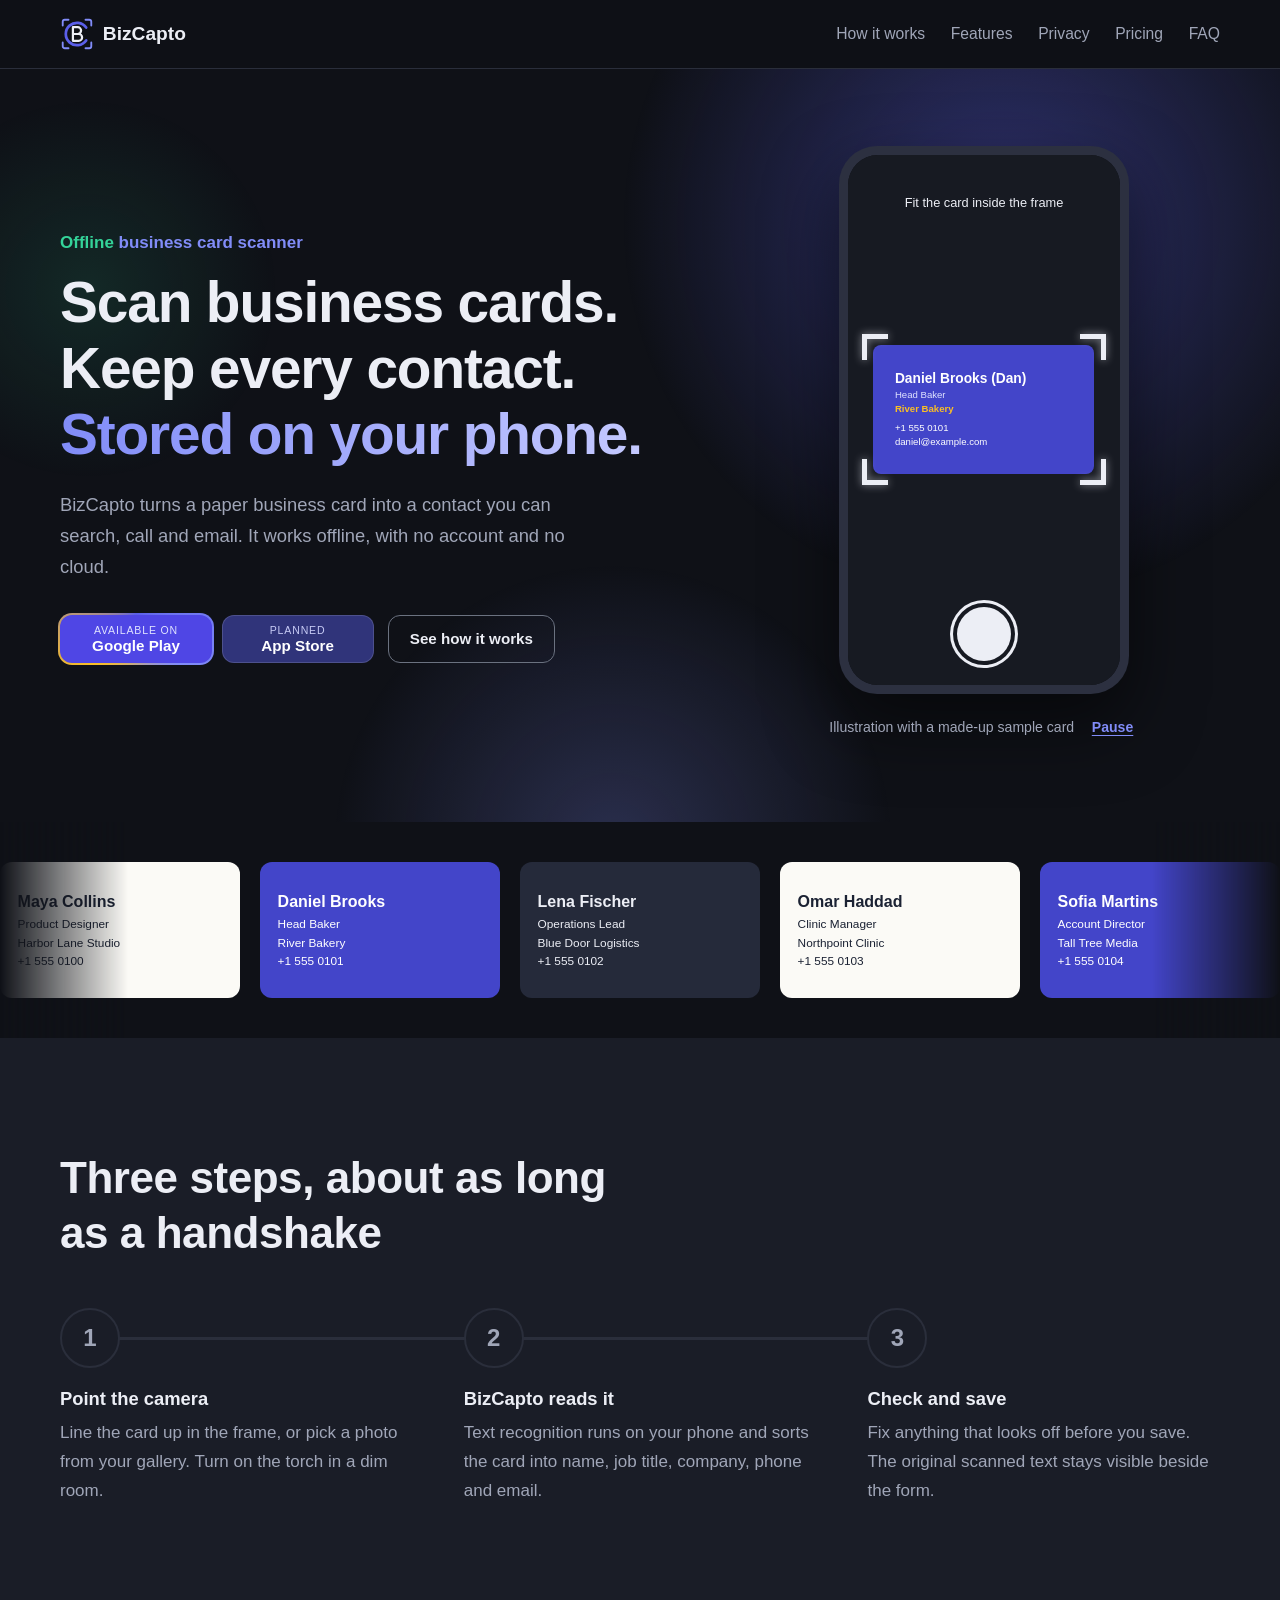
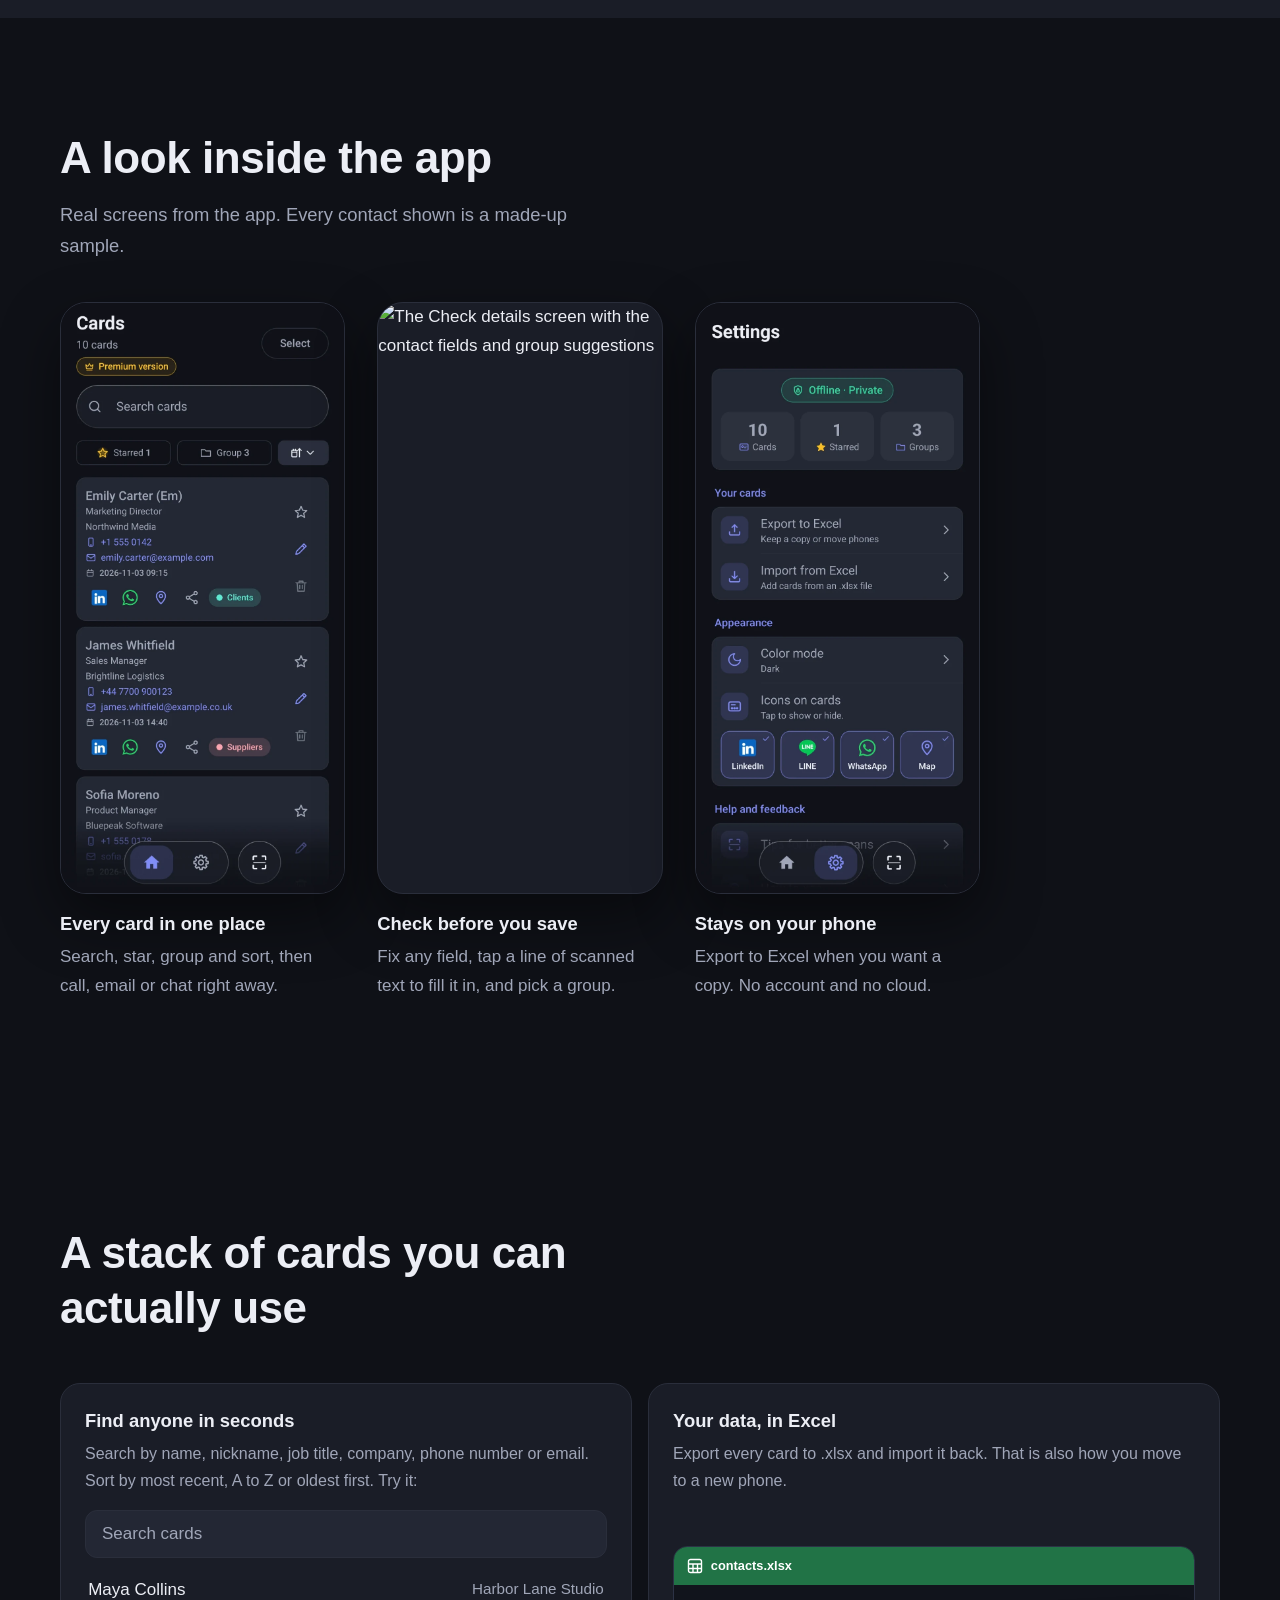
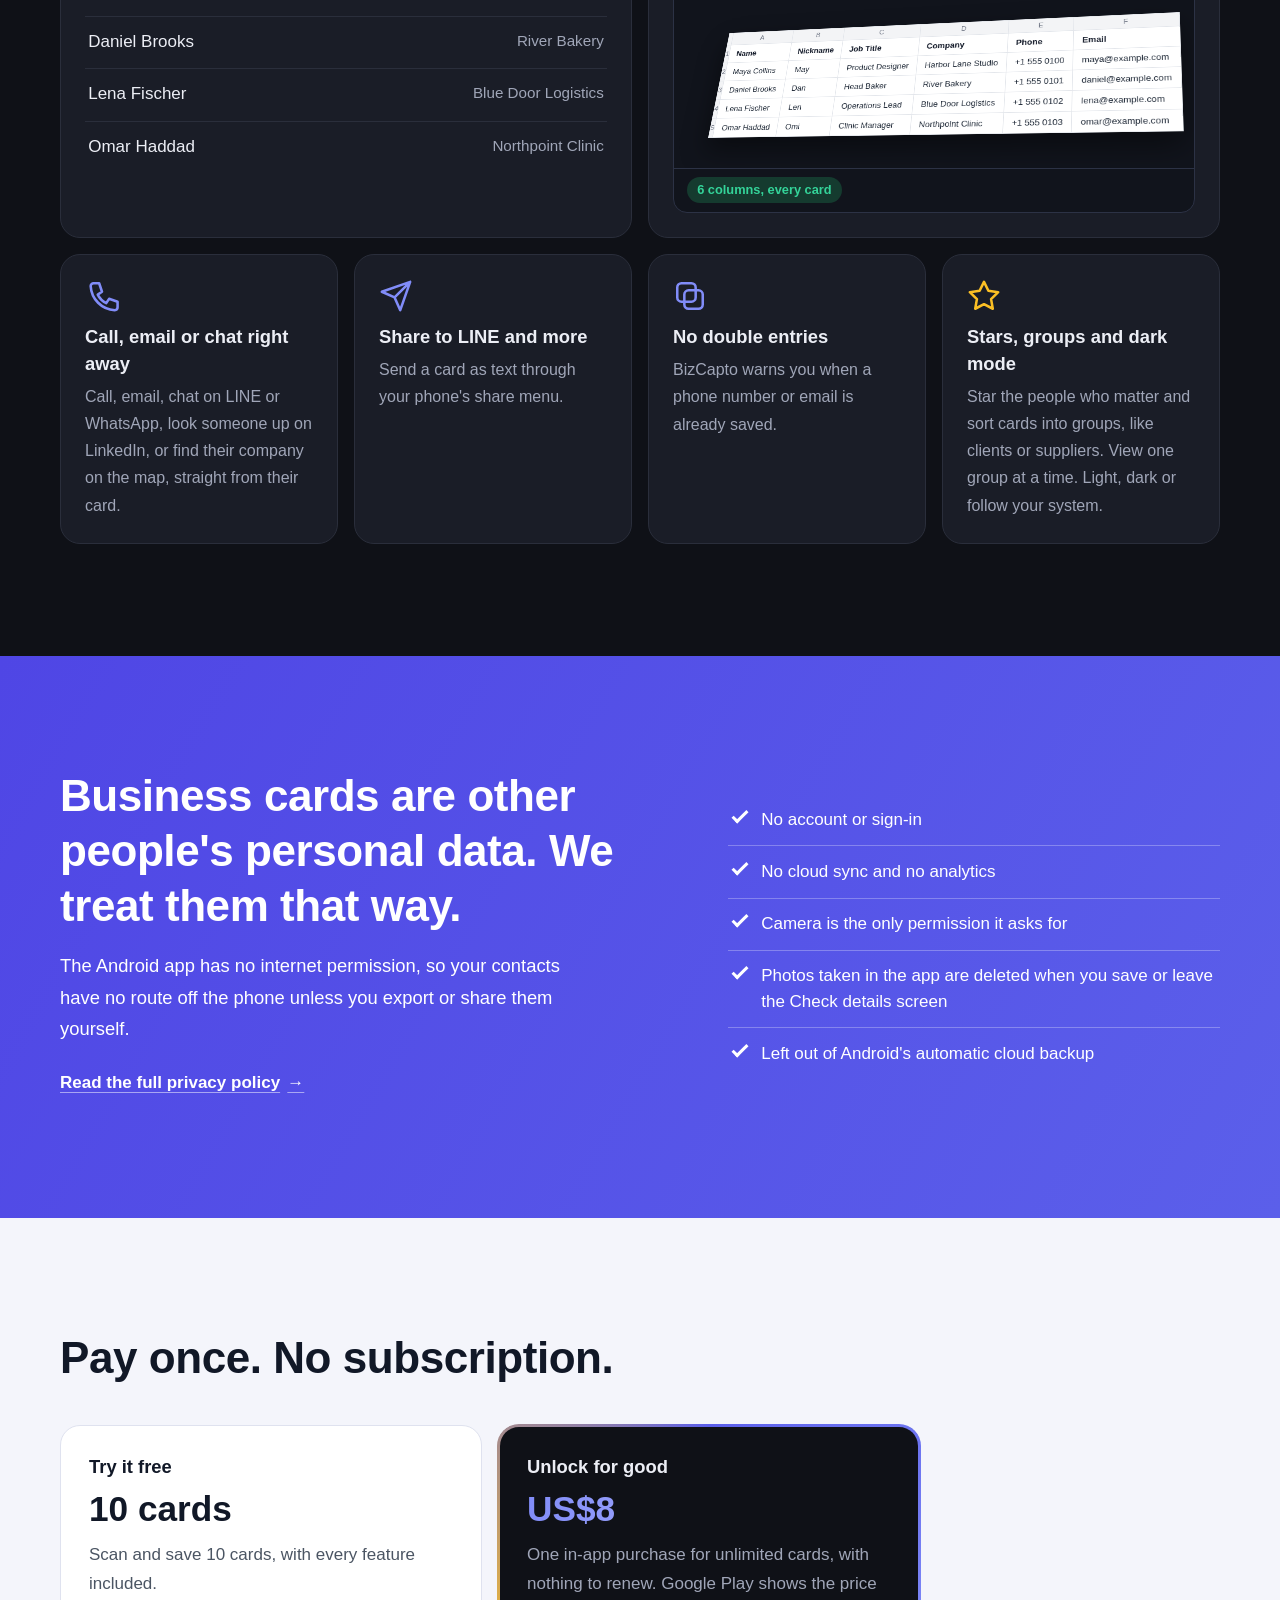
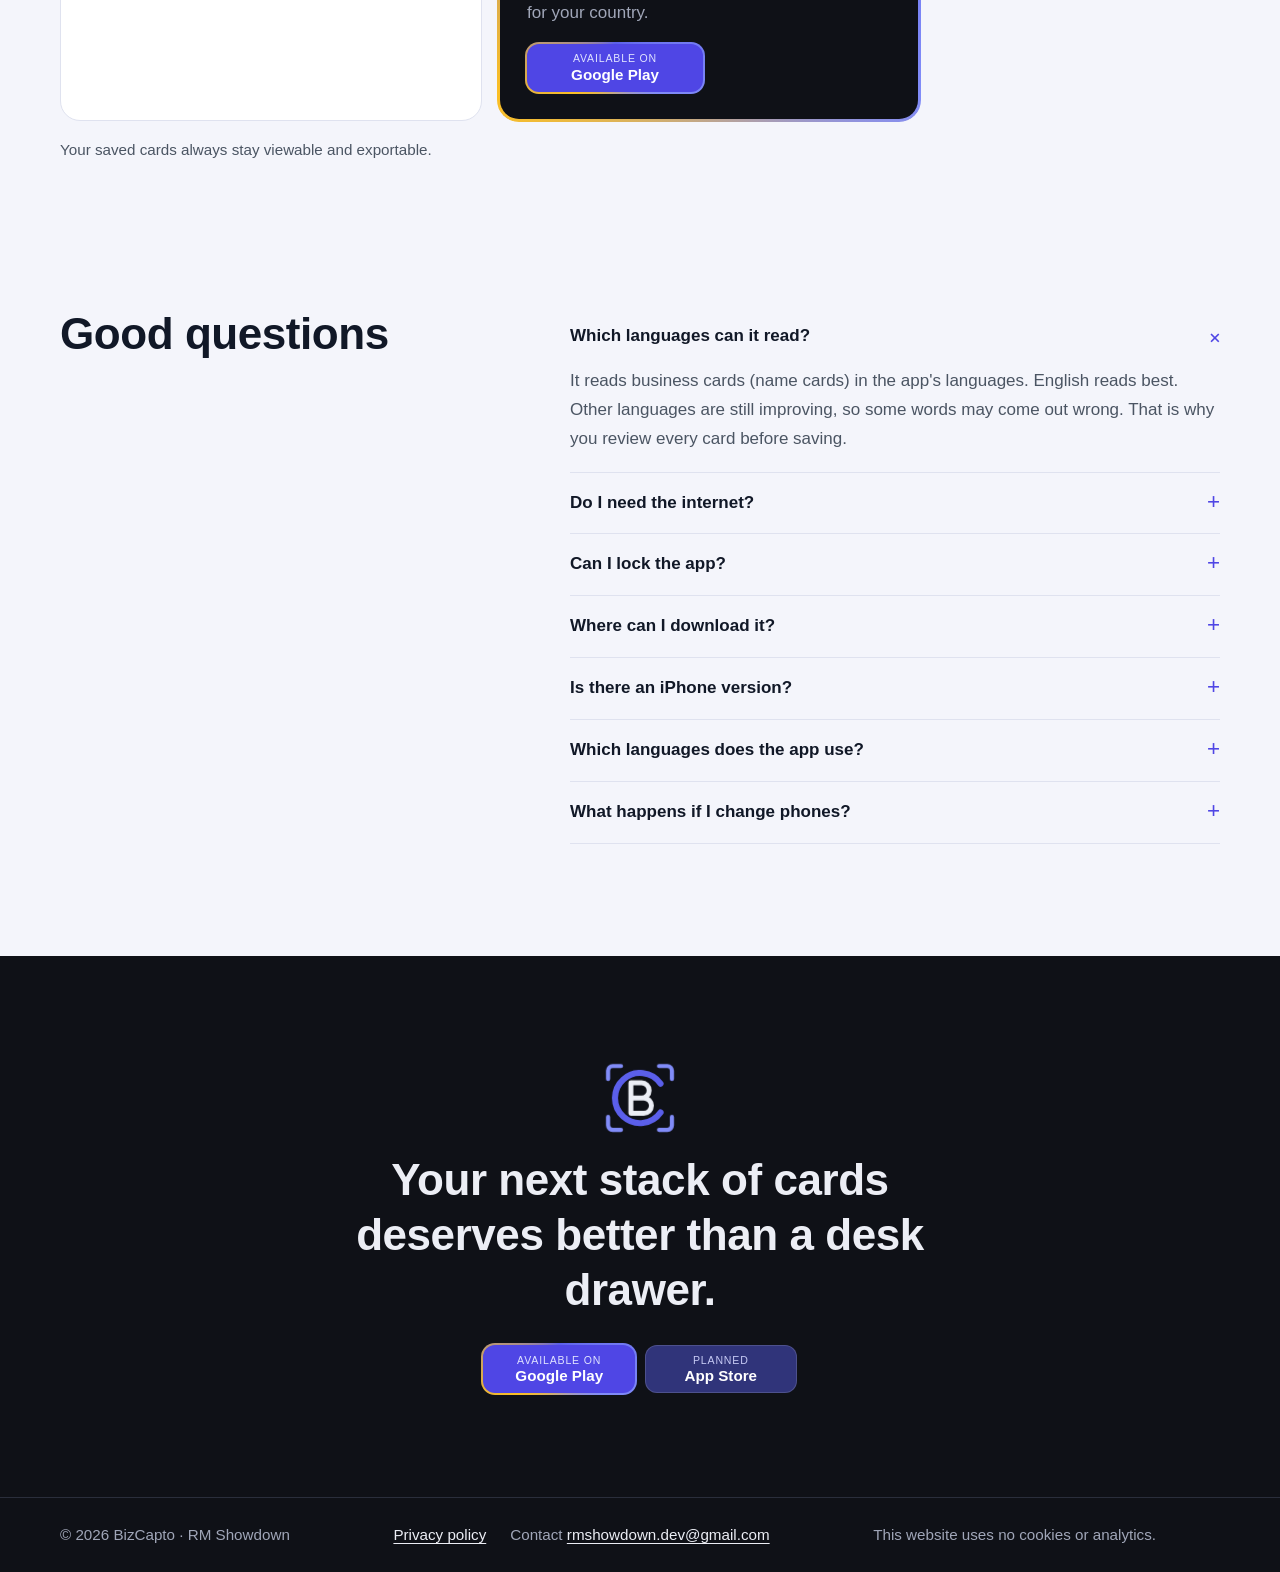
==== commit 35568d96: "feat(seo): app lock FAQ, meta update, no language names on English page" ====
--- a/index.html
+++ b/index.html
@@ -4,7 +4,7 @@
   <meta charset="utf-8">
   <meta name="viewport" content="width=device-width, initial-scale=1">
   <title>BizCapto: Offline Business Card Scanner</title>
-  <meta name="description" content="Business card scanner for Android. Save cards as contacts, sort into groups, call, email, LINE or WhatsApp. Offline, exports to Excel. Reads English and Thai.">
+  <meta name="description" content="Business card scanner for Android. Save cards as contacts, sort into groups, call, email, LINE or WhatsApp. Offline, Excel export, fingerprint app lock.">
   <meta name="google-site-verification" content="9E5ic6exMu49nEAiIoT-Es5bumaMfsEbR8roI2fSj4I">
   <link rel="canonical" href="https://rmshowdown.github.io/bizcapto/">
   <!-- หน้าเดียวกัน 2 ภาษา: บอก Google ว่าหน้าไหนภาษาอะไร (ใส่เหมือนกันทั้ง 2 หน้า) -->
@@ -18,7 +18,7 @@
     "@type": "SoftwareApplication",
     "name": "BizCapto",
     "alternateName": "BizCapto: Business Card Scan",
-    "description": "Business card scanner for Android. Save cards as contacts, sort into groups, call, email, LINE or WhatsApp. Offline, exports to Excel. Reads English and Thai.",
+    "description": "Business card scanner for Android. Save cards as contacts, sort into groups, call, email, LINE or WhatsApp. Offline, Excel export, fingerprint app lock.",
     "applicationCategory": "BusinessApplication",
     "operatingSystem": "Android 7.0 or newer",
     "inLanguage": "en",
@@ -26,7 +26,7 @@
     "image": "https://rmshowdown.github.io/bizcapto/img/og-image.png",
     "installUrl": "https://play.google.com/store/apps/details?id=com.rmshowdown.bizcapto",
     "offers": { "@type": "Offer", "price": "0", "priceCurrency": "USD", "description": "10 cards included. Unlimited cards with a one-time in-app purchase." },
-    "featureList": ["Business card scanner with on-device OCR", "Auto crop and auto capture", "Organize business cards into groups", "Search, star, call, email and share contacts", "Chat on LINE or WhatsApp from a card in one tap", "Find a company on the map from its card", "Export and import Excel (.xlsx)", "Works offline, no account"],
+    "featureList": ["Business card scanner with on-device OCR", "Auto crop and auto capture", "Organize business cards into groups", "Search, star, call, email and share contacts", "Chat on LINE or WhatsApp from a card in one tap", "Find a company on the map from its card", "Export and import Excel (.xlsx)", "App lock with fingerprint, face or screen lock", "Works offline, no account"],
     "publisher": { "@type": "Organization", "name": "RM Showdown", "email": "rmshowdown.dev@gmail.com" }
   }
   </script>
@@ -41,7 +41,7 @@
         "name": "Which languages can it read?",
         "acceptedAnswer": {
           "@type": "Answer",
-          "text": "It reads business cards (name cards) in English and Thai. English reads well. Thai is supported too and still improving, so some words may come out wrong. That is why you review every card before saving."
+          "text": "It reads business cards (name cards) in the app's languages. English reads best. Other languages are still improving, so some words may come out wrong. That is why you review every card before saving."
         }
       },
       {
@@ -54,6 +54,14 @@
       },
       {
         "@type": "Question",
+        "name": "Can I lock the app?",
+        "acceptedAnswer": {
+          "@type": "Answer",
+          "text": "Yes. Turn on \"App lock\" in Settings, and BizCapto opens only with your fingerprint, face or screen lock. It uses your phone's own lock, so the app keeps no password of its own."
+        }
+      },
+      {
+        "@type": "Question",
         "name": "Where can I download it?",
         "acceptedAnswer": {
           "@type": "Answer",
@@ -73,7 +81,7 @@
         "name": "Which languages does the app use?",
         "acceptedAnswer": {
           "@type": "Answer",
-          "text": "The app follows your phone's language. English and Thai are available, and more languages are planned."
+          "text": "The app follows your phone's language. On Android 13 or newer, you can also pick its language in your phone's Settings. More languages are planned."
         }
       },
       {
@@ -92,7 +100,7 @@
   <meta property="og:site_name" content="BizCapto">
   <meta property="og:locale" content="en_US">
   <meta property="og:title" content="BizCapto: Offline Business Card Scanner">
-  <meta property="og:description" content="Business card scanner for Android. Save cards as contacts, sort into groups, call, email, LINE or WhatsApp. Offline, exports to Excel. Reads English and Thai.">
+  <meta property="og:description" content="Business card scanner for Android. Save cards as contacts, sort into groups, call, email, LINE or WhatsApp. Offline, Excel export, fingerprint app lock.">
   <meta property="og:url" content="https://rmshowdown.github.io/bizcapto/">
   <meta property="og:image" content="https://rmshowdown.github.io/bizcapto/img/og-image.png">
   <meta property="og:image:width" content="1024">
@@ -401,13 +409,17 @@
         <div class="qa">
           <details open>
             <summary data-i18n="faq.1.q">Which languages can it read?</summary>
-            <p data-i18n="faq.1.a">It reads business cards (name cards) in English and Thai. English reads well. Thai is supported too and still improving, so some words may come out wrong. That is why you review every card before saving.</p>
+            <p data-i18n="faq.1.a">It reads business cards (name cards) in the app's languages. English reads best. Other languages are still improving, so some words may come out wrong. That is why you review every card before saving.</p>
           </details>
           <details>
             <summary data-i18n="faq.2.q">Do I need the internet?</summary>
             <p data-i18n="faq.2.a">No. Scanning, reading and saving all happen on the phone. Only the LinkedIn button opens your browser, and only when you tap it.</p>
           </details>
           <details>
+            <summary data-i18n="faq.7.q">Can I lock the app?</summary>
+            <p data-i18n="faq.7.a">Yes. Turn on "App lock" in Settings, and BizCapto opens only with your fingerprint, face or screen lock. It uses your phone's own lock, so the app keeps no password of its own.</p>
+          </details>
+          <details>
             <summary data-i18n="faq.3.q">Where can I download it?</summary>
             <p data-i18n="faq.3.a">On <a href="https://play.google.com/store/apps/details?id=com.rmshowdown.bizcapto&amp;referrer=utm_source%3Dwebsite">Google Play</a>, for Android 7.0 or newer. Save 10 cards first, then unlock unlimited cards with one purchase if you like it.</p>
           </details>
@@ -417,7 +429,7 @@
           </details>
           <details>
             <summary data-i18n="faq.5.q">Which languages does the app use?</summary>
-            <p data-i18n="faq.5.a">The app follows your phone's language. English and Thai are available, and more languages are planned.</p>
+            <p data-i18n="faq.5.a">The app follows your phone's language. On Android 13 or newer, you can also pick its language in your phone's Settings. More languages are planned.</p>
           </details>
           <details>
             <summary data-i18n="faq.6.q">What happens if I change phones?</summary>
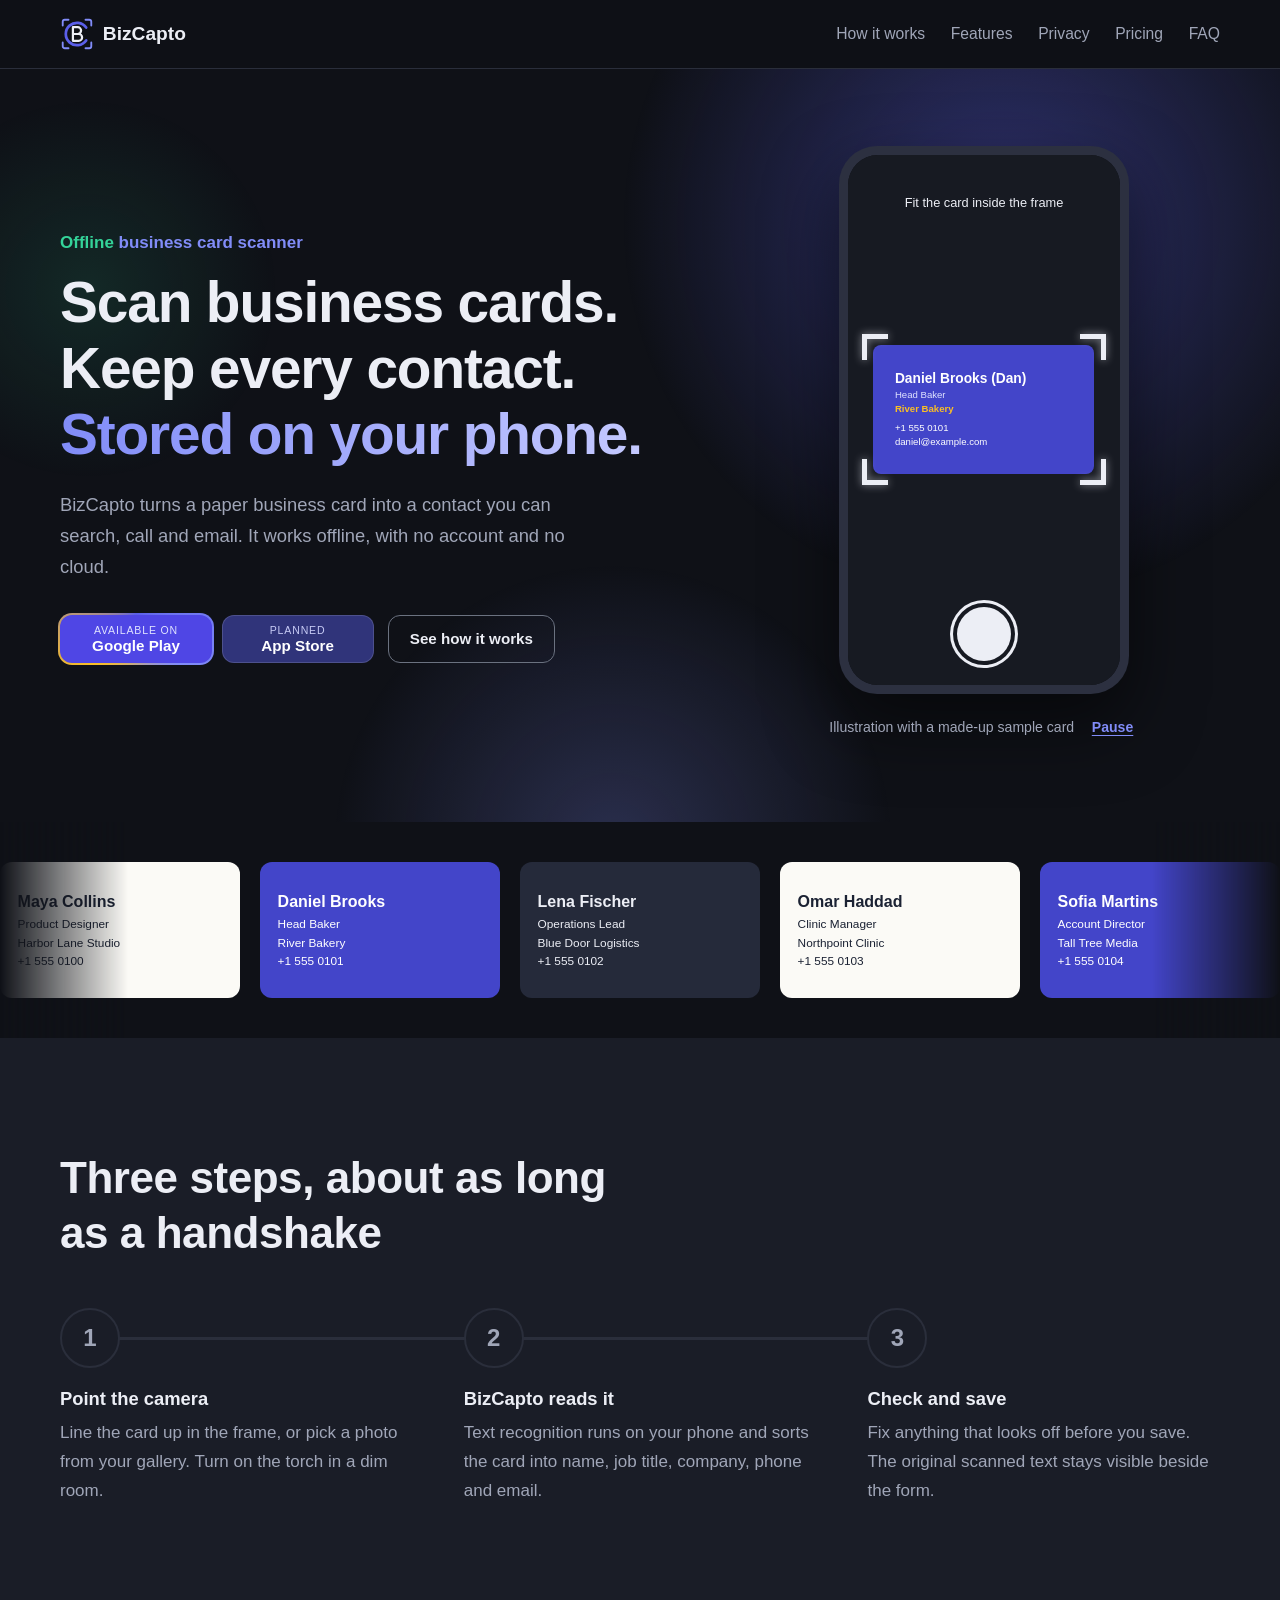
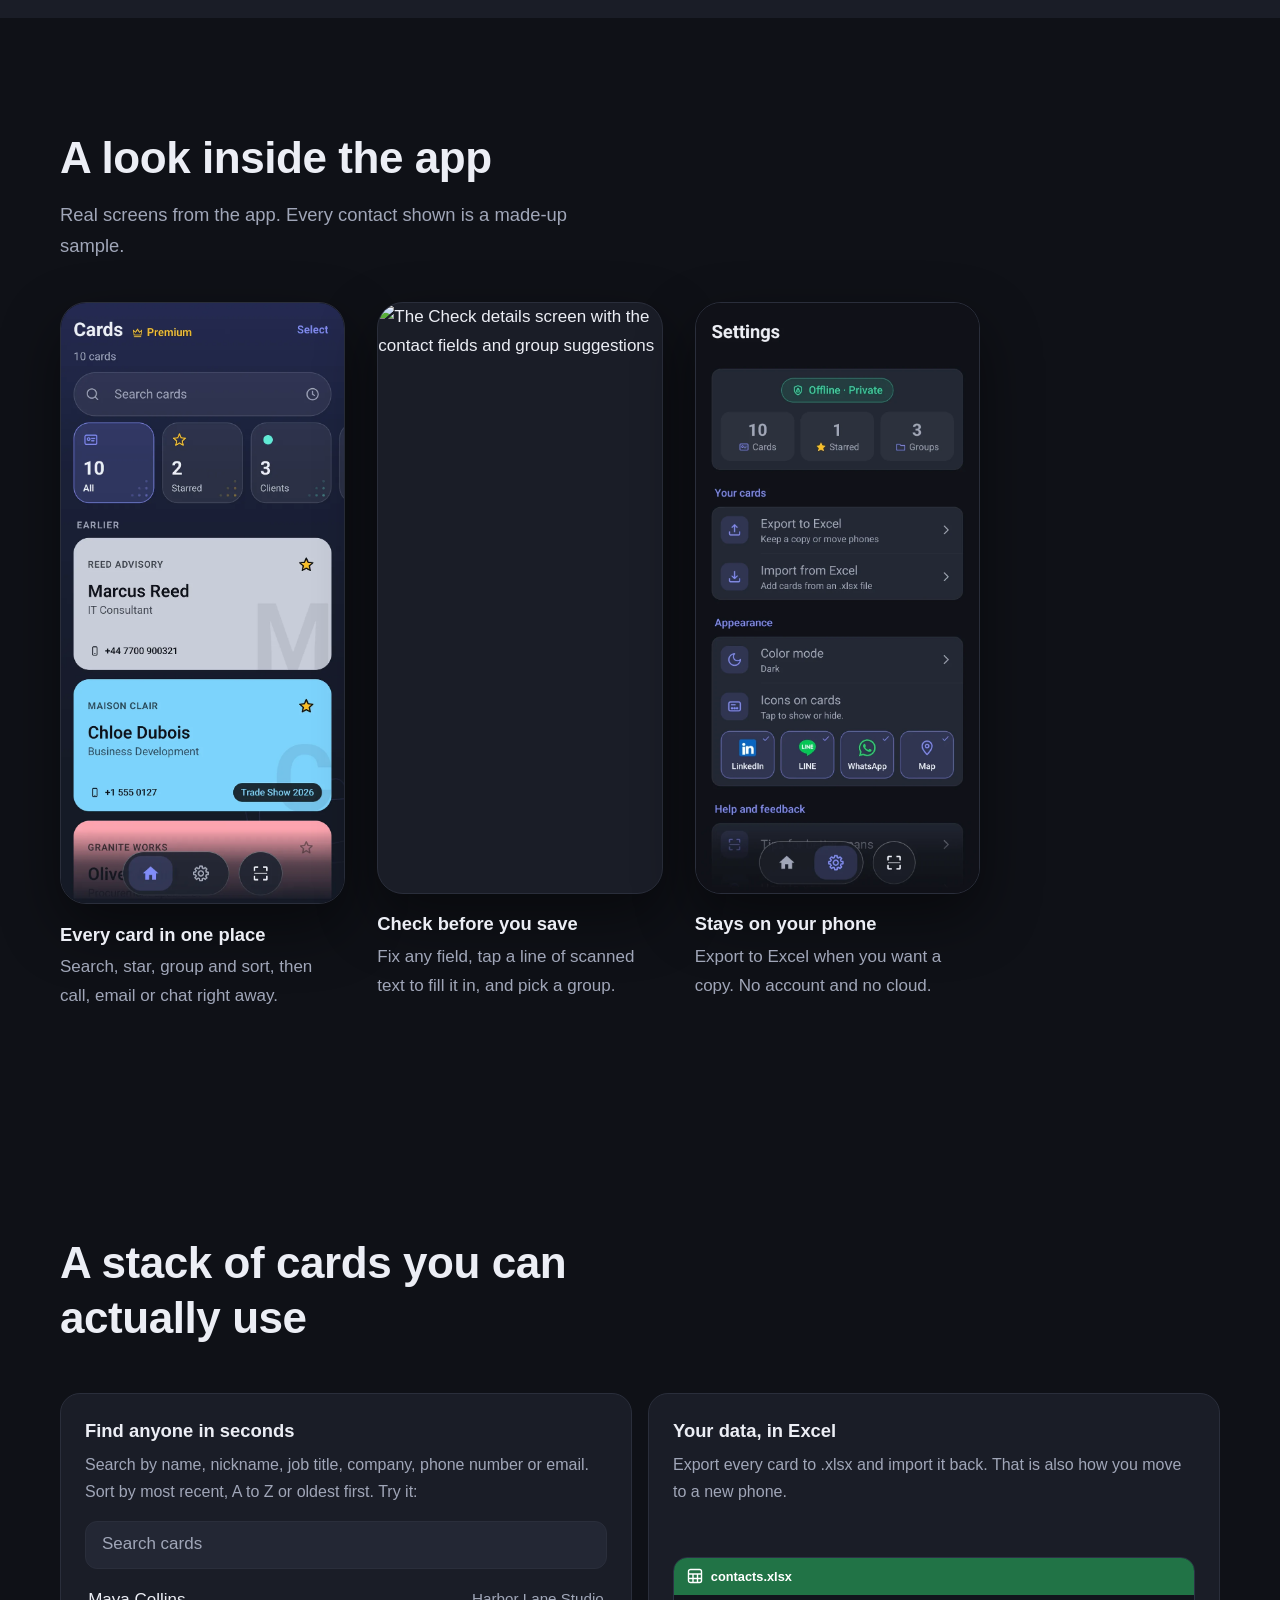
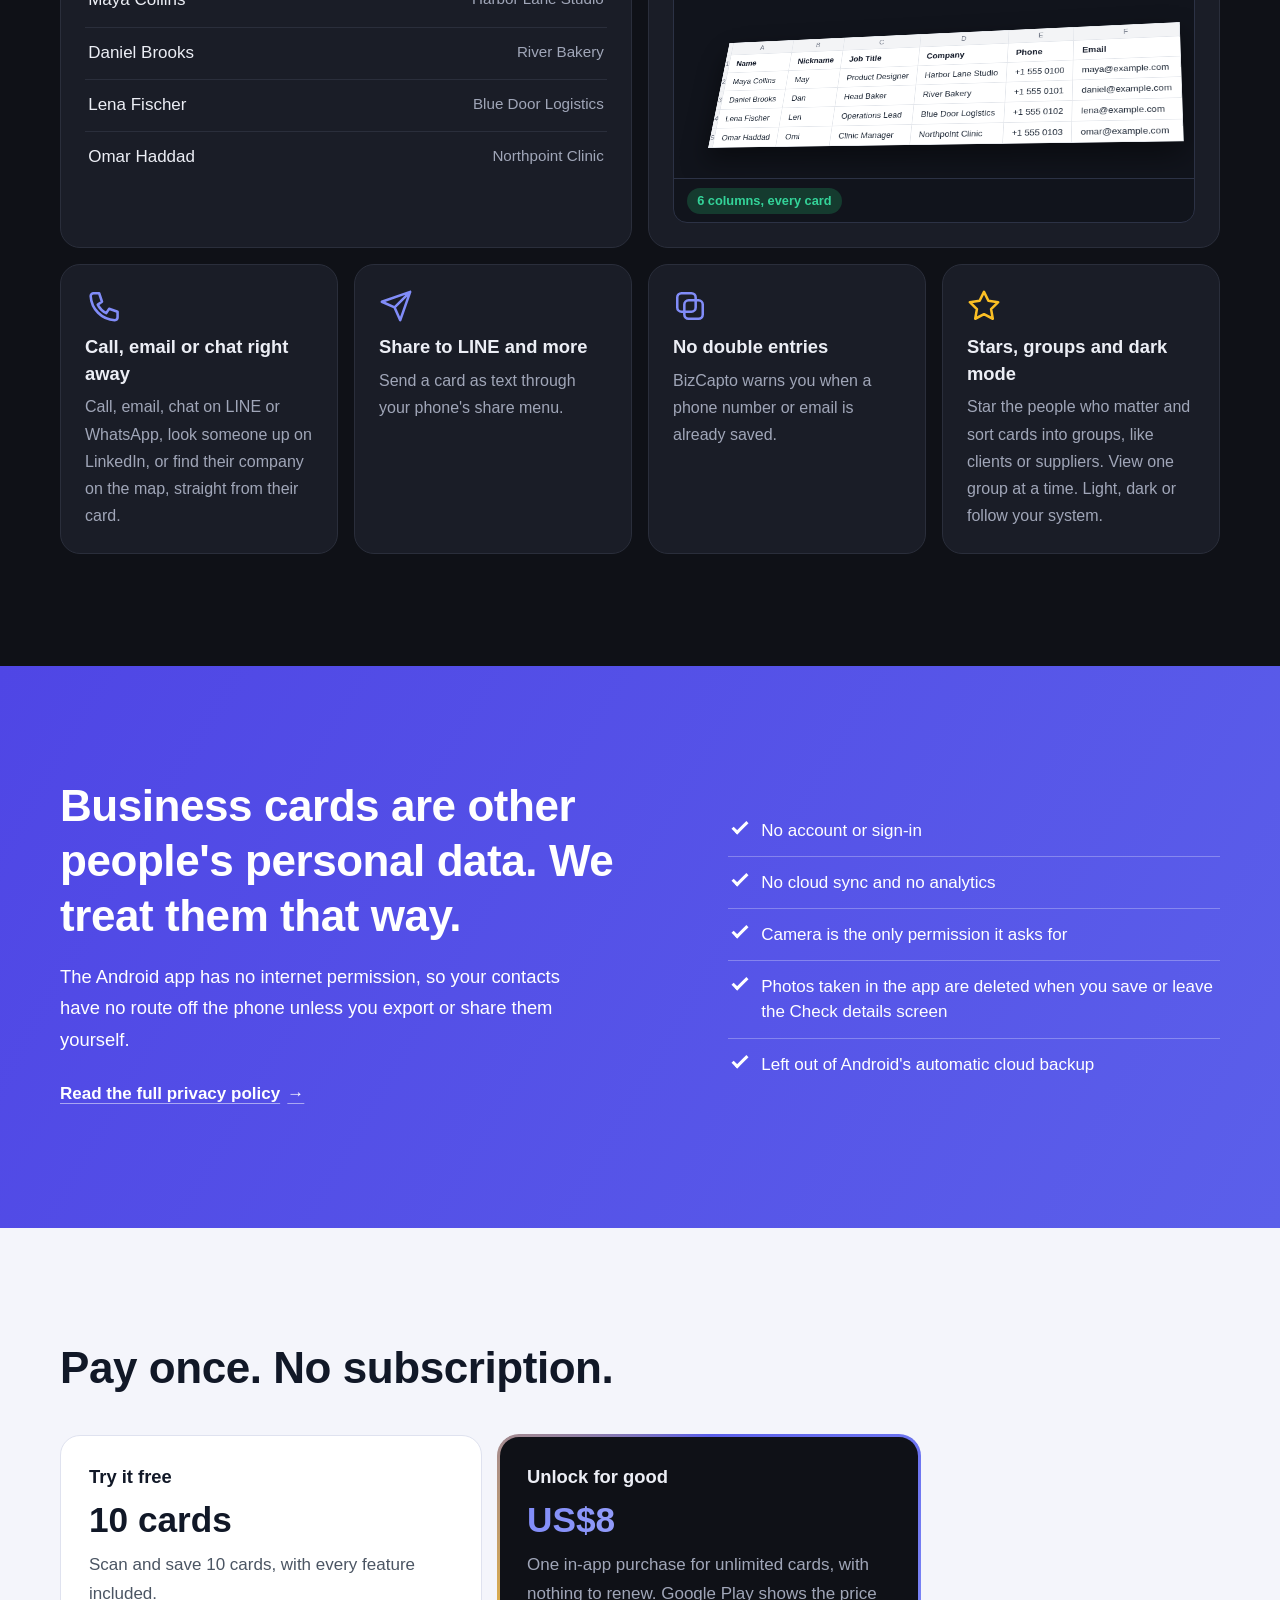
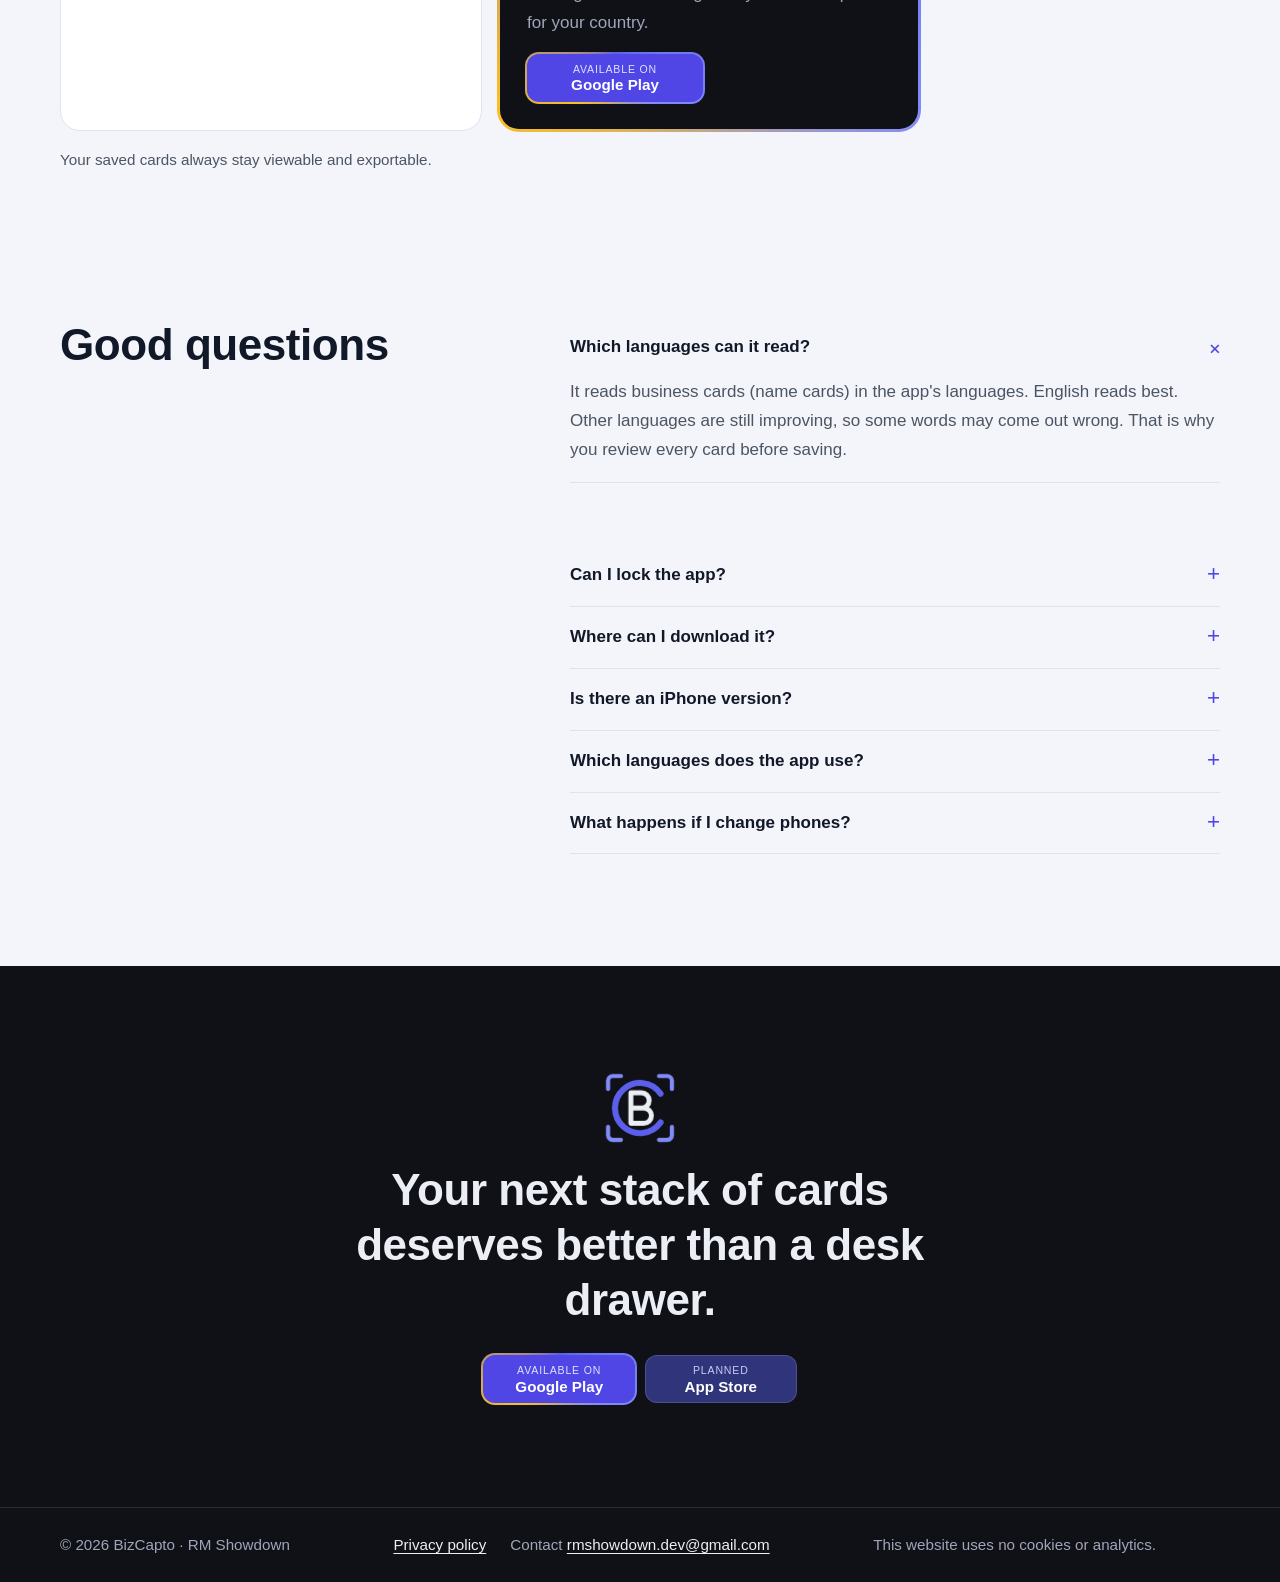
==== commit e96e7e2c: "feat(site): show new wallet-style Cards screen, update alt text and sitemap" ====
--- a/index.html
+++ b/index.html
@@ -264,7 +264,7 @@
         <p class="lead" data-i18n="screens.lead">Real screens from the app. Every contact shown is a made-up sample.</p>
         <div class="shots">
           <figure class="shot">
-            <img src="img/screen-cards.webp" width="857" height="1785" loading="lazy" decoding="async" alt="The cards list with search, Starred and Group filters, and LinkedIn, WhatsApp, map and share buttons on each card" data-i18n-alt="screens.1.alt">
+            <img src="img/screen-cards.webp" width="857" height="1817" loading="lazy" decoding="async" alt="The Cards screen with a search bar, group tiles for All, Starred and Clients, and business cards colored by group" data-i18n-alt="screens.1.alt">
             <figcaption>
               <h3 data-i18n="screens.1.title">Every card in one place</h3>
               <p data-i18n="screens.1.text">Search, star, group and sort, then call, email or chat right away.</p>
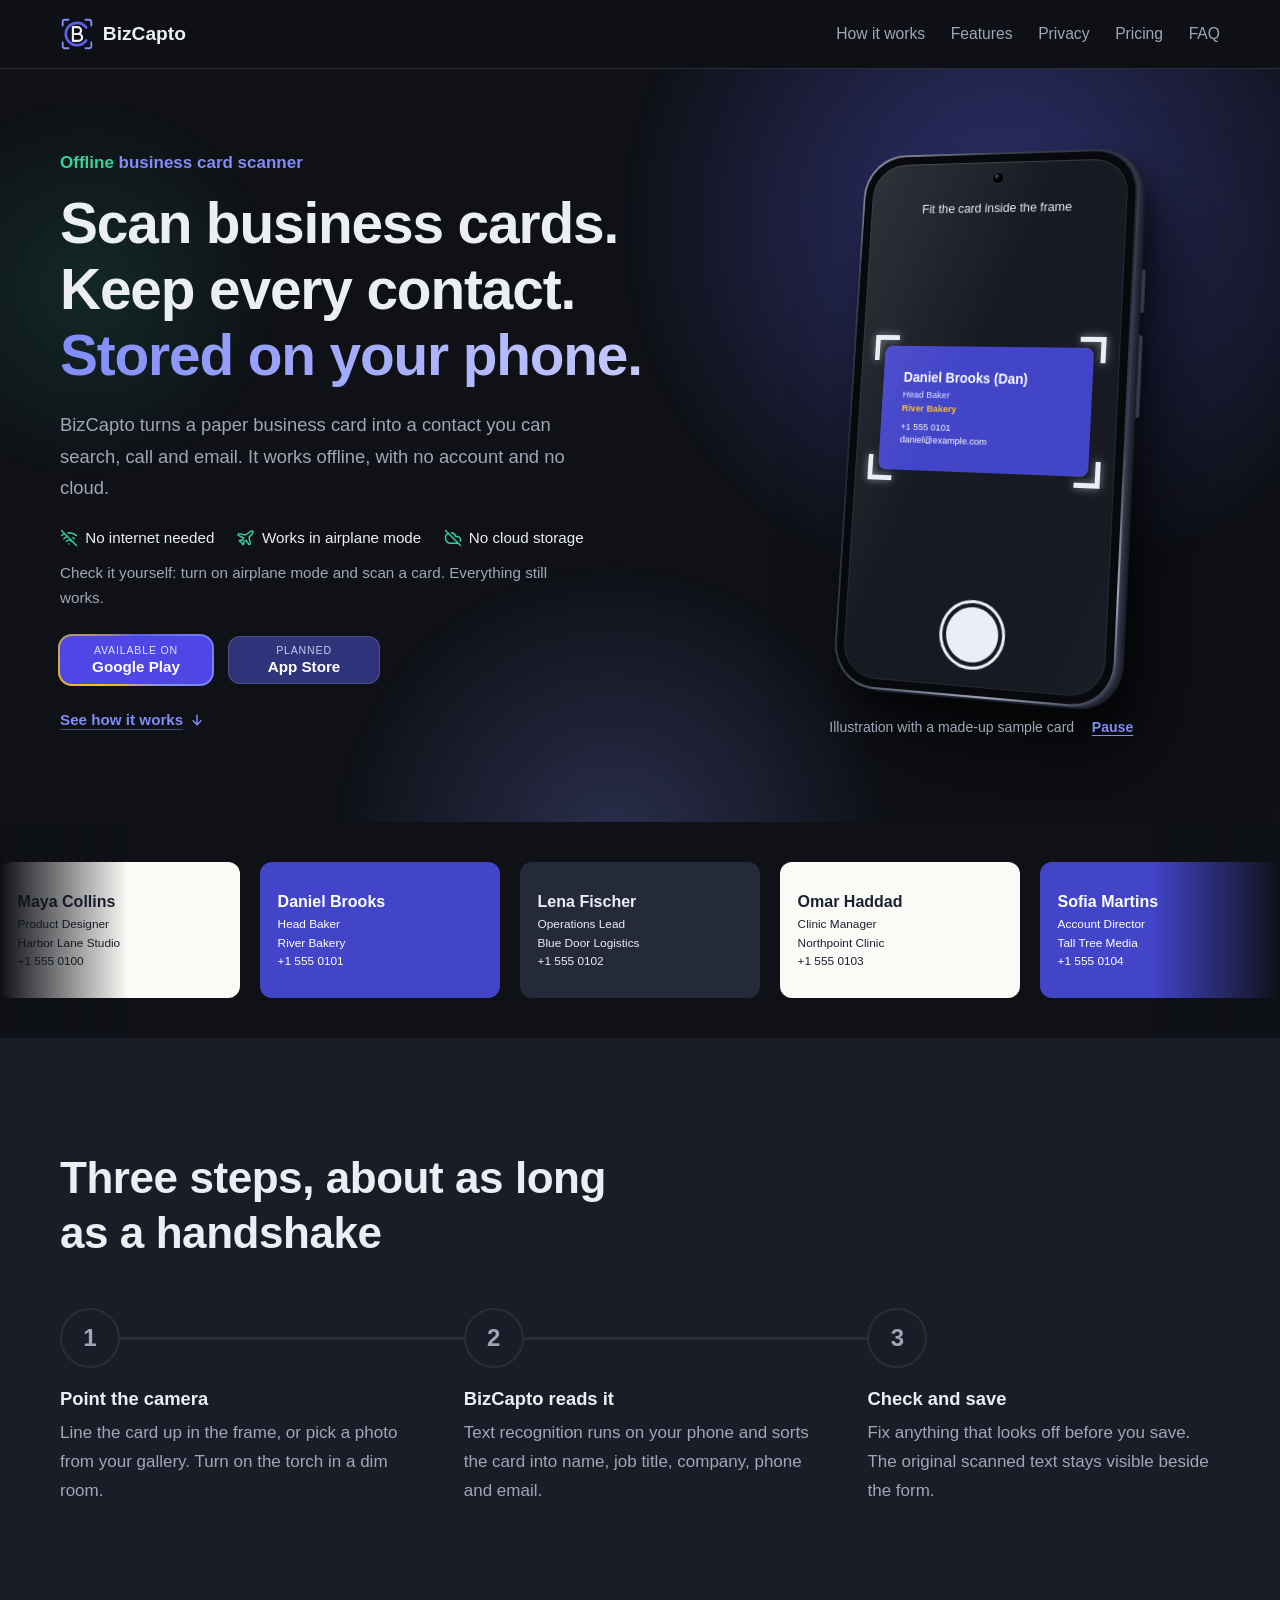
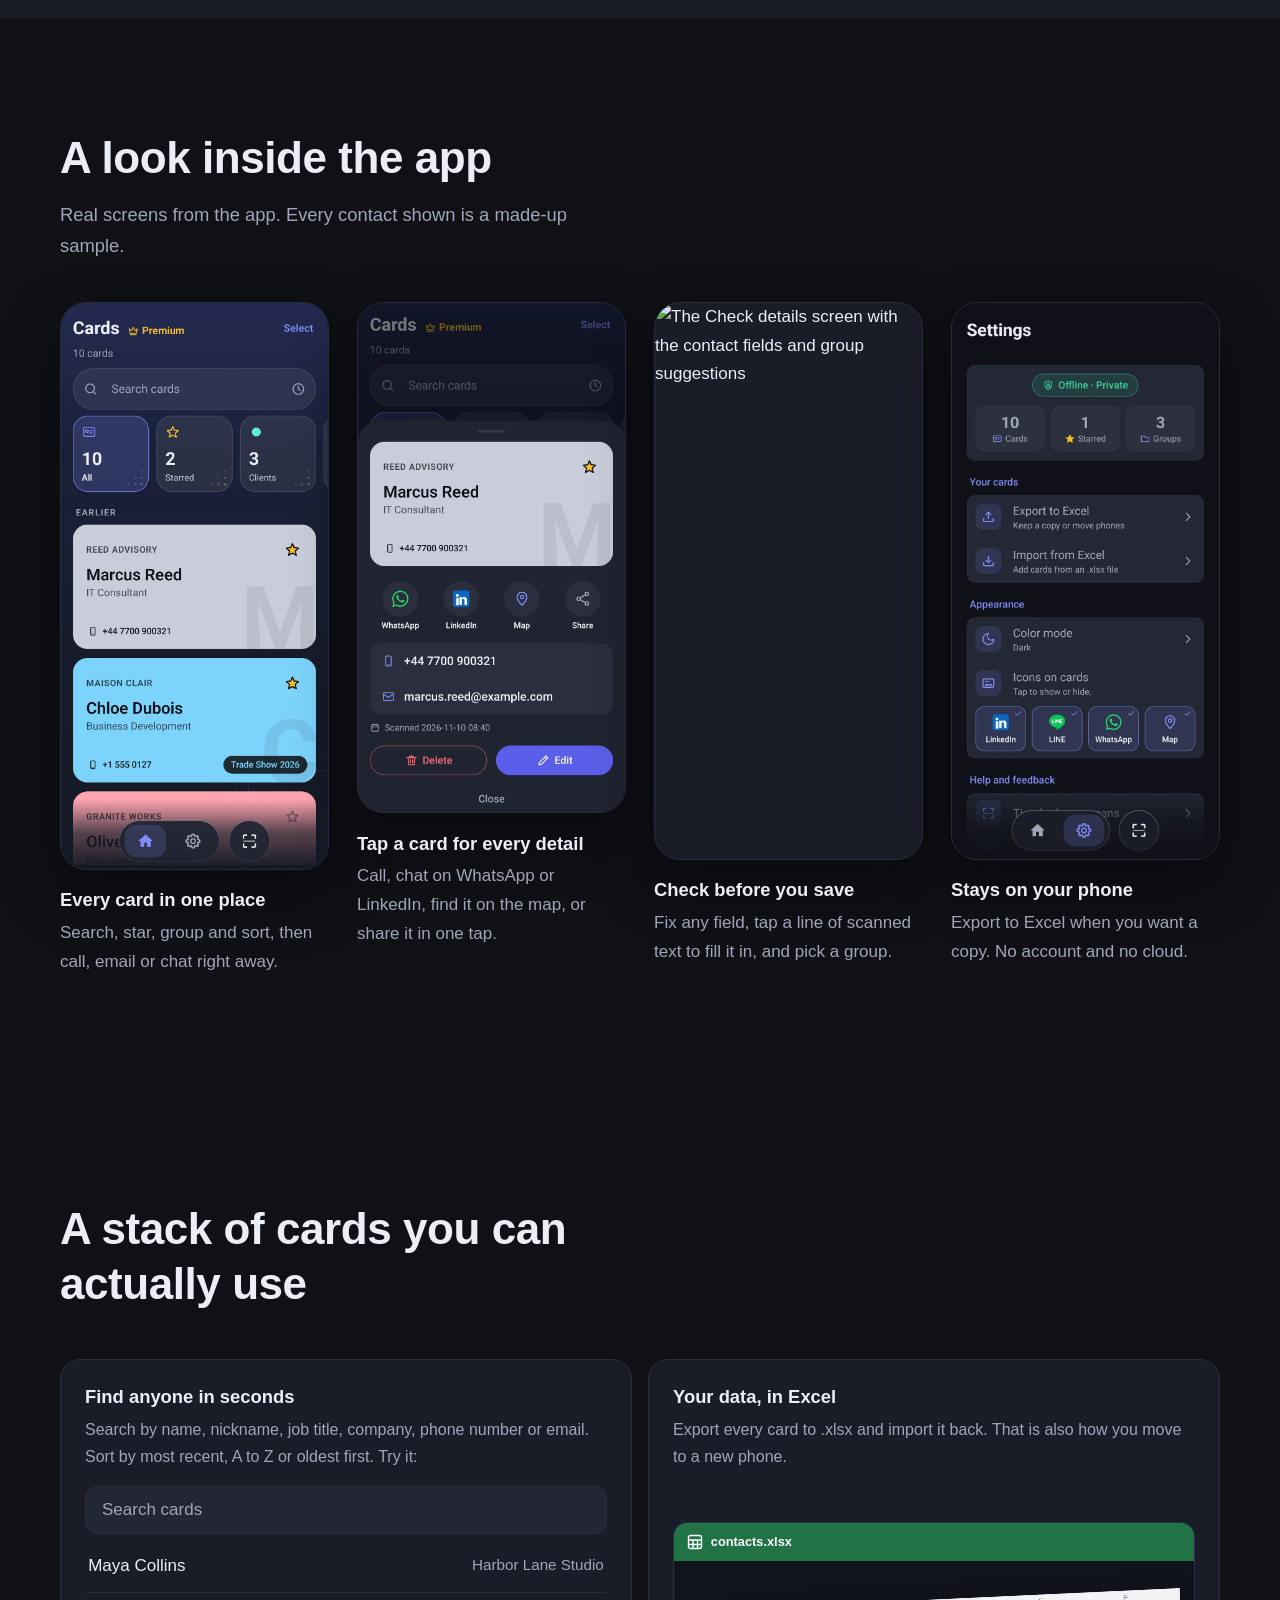
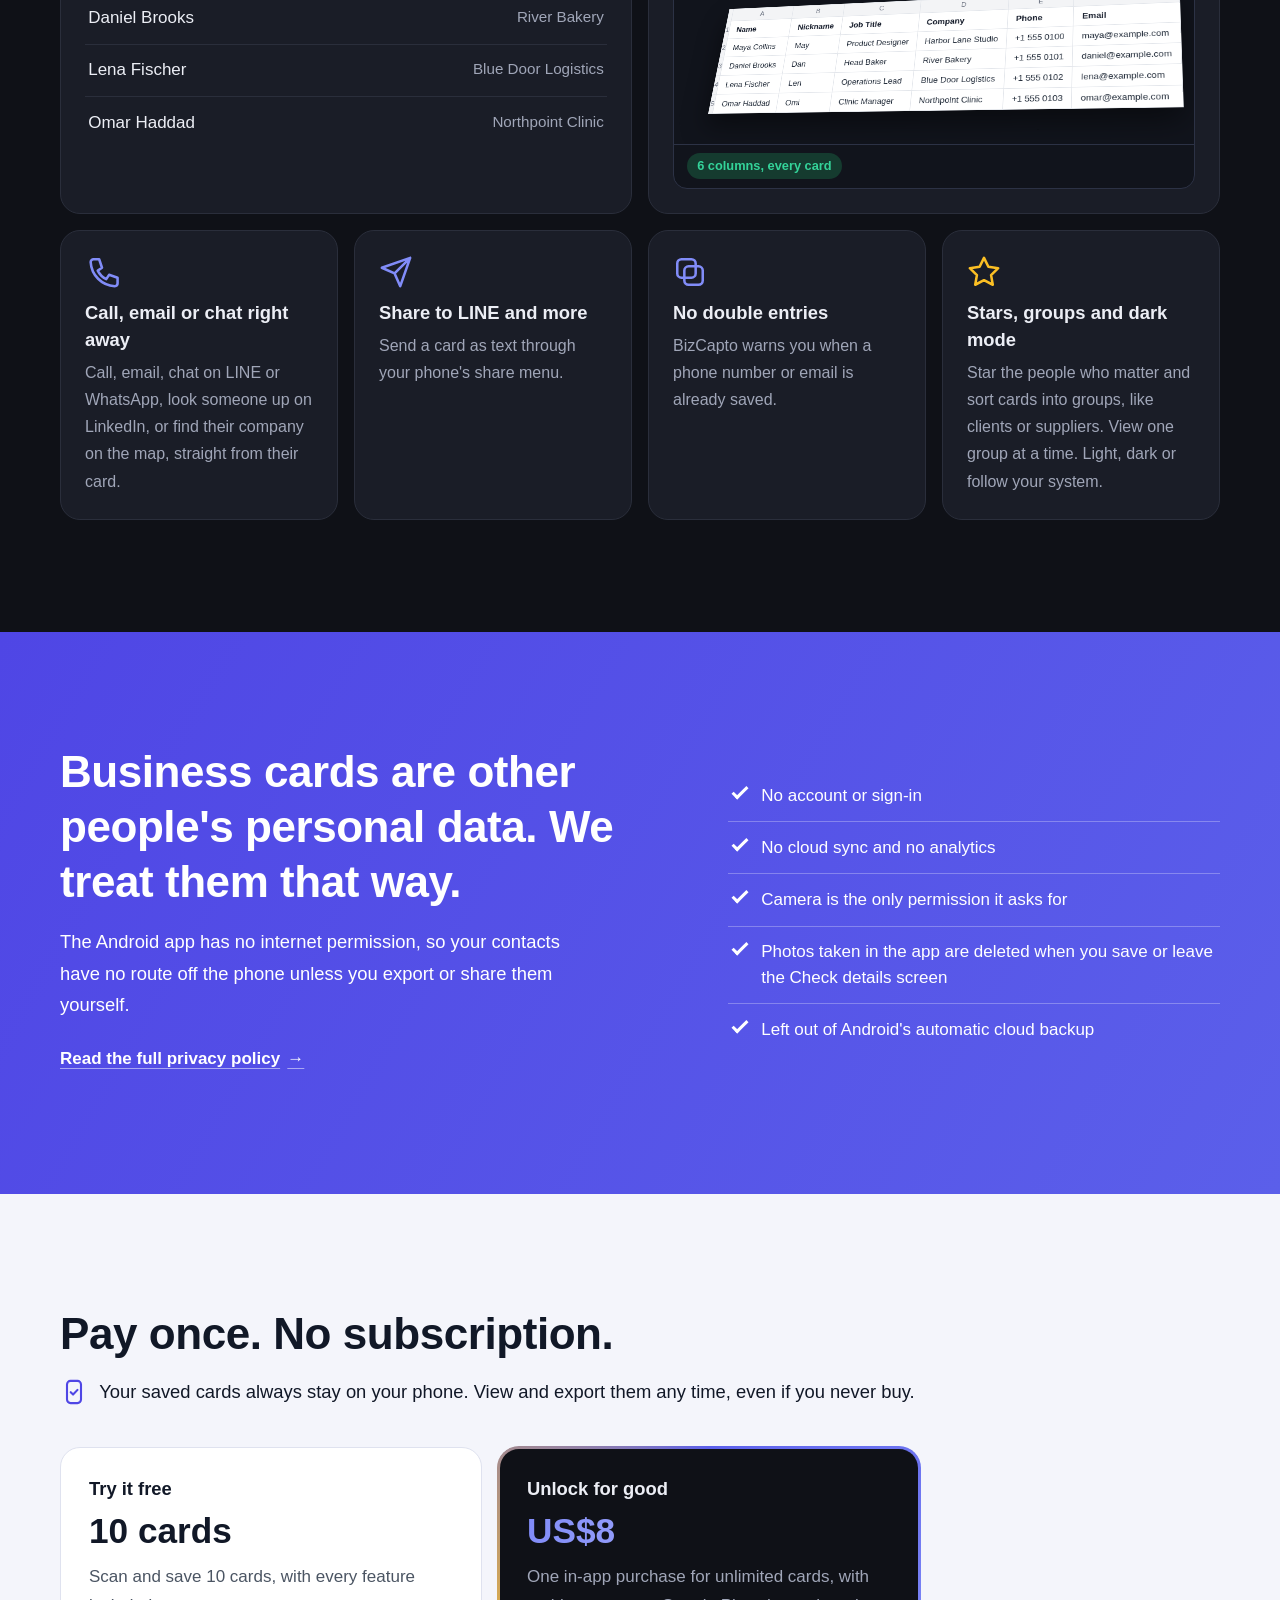
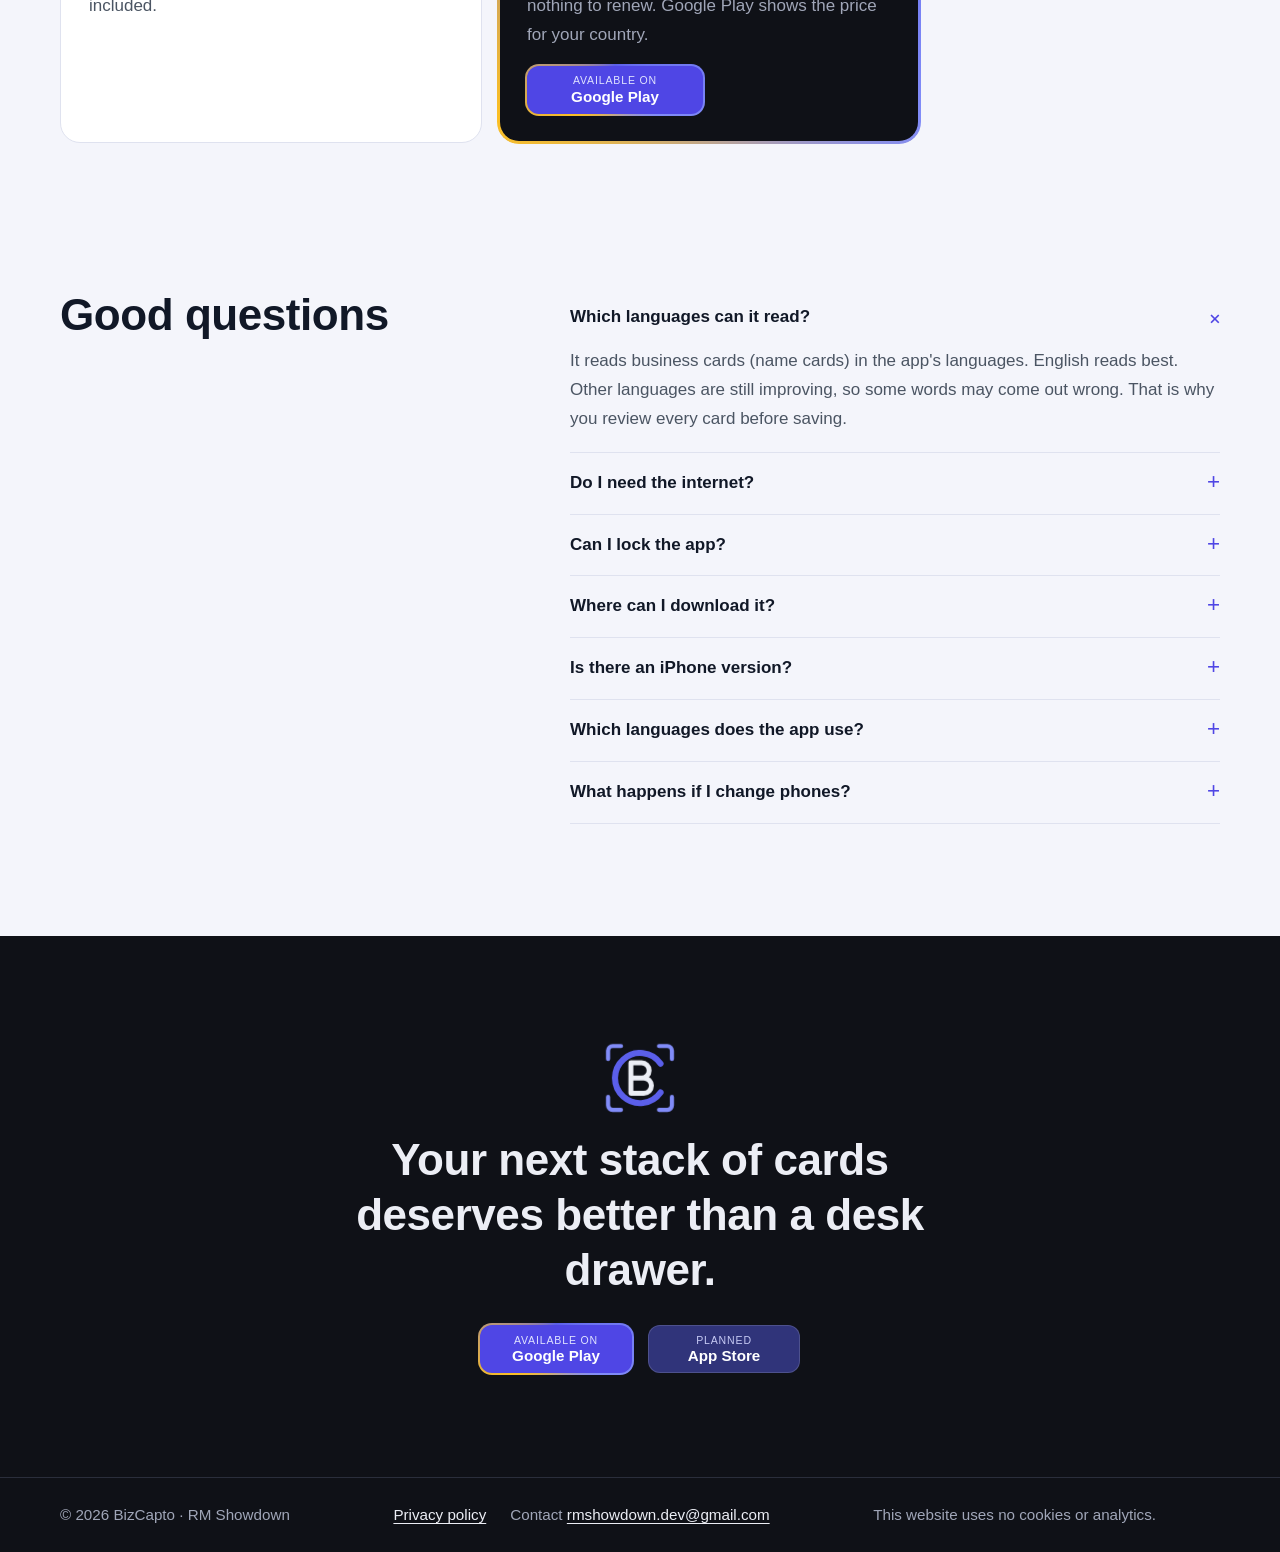
==== commit 35bfea93: "feat(site): hero offline proof, pricing promise, 3D demo phone, card sheet screen" ====
--- a/index.html
+++ b/index.html
@@ -26,7 +26,7 @@
     "image": "https://rmshowdown.github.io/bizcapto/img/og-image.png",
     "installUrl": "https://play.google.com/store/apps/details?id=com.rmshowdown.bizcapto",
     "offers": { "@type": "Offer", "price": "0", "priceCurrency": "USD", "description": "10 cards included. Unlimited cards with a one-time in-app purchase." },
-    "featureList": ["Business card scanner with on-device OCR", "Auto crop and auto capture", "Organize business cards into groups", "Search, star, call, email and share contacts", "Chat on LINE or WhatsApp from a card in one tap", "Find a company on the map from its card", "Export and import Excel (.xlsx)", "App lock with fingerprint, face or screen lock", "Works offline, no account"],
+    "featureList": ["Business card scanner with on-device OCR", "Auto crop and auto capture", "Organize business cards into groups", "Search, star, call, email and share contacts", "Chat on LINE or WhatsApp from a card in one tap", "Find a company on the map from its card", "Export and import Excel (.xlsx)", "App lock with fingerprint, face or screen lock", "Works offline and in airplane mode, no account, no cloud"],
     "publisher": { "@type": "Organization", "name": "RM Showdown", "email": "rmshowdown.dev@gmail.com" }
   }
   </script>
@@ -175,20 +175,30 @@
           <p class="eyebrow" data-i18n="hero.eyebrow"><span class="hl">Offline</span> business card scanner</p>
           <h1 data-i18n="hero.title">Scan business cards.<br>Keep every contact.<br><span>Stored on your phone.</span></h1>
           <p class="lead" data-i18n="hero.lead">BizCapto turns a paper business card into a contact you can search, call and email. It works offline, with no account and no cloud.</p>
+          <ul class="proof">
+            <li><svg viewBox="0 0 24 24" aria-hidden="true"><path d="M12 20h.01M8.5 16.43a5 5 0 0 1 7 0M5 12.86a10 10 0 0 1 5.17-2.69M19 12.86a10 10 0 0 0-2-1.52M2 8.82a15 15 0 0 1 4.18-2.64M22 8.82a15 15 0 0 0-11.29-3.76M2 2l20 20"/></svg><span data-i18n="hero.proof.1">No internet needed</span></li>
+            <li><svg viewBox="0 0 24 24" aria-hidden="true"><path d="M17.8 19.2 16 11l3.5-3.5C21 6 21.5 4 21 3c-1-.5-3 0-4.5 1.5L11 8 2.8 6.2c-.5-.1-.9.1-1.1.5l-.3.5c-.2.5-.1 1 .3 1.3L9 12l-2 3H4l-1 1 3 2 2 3 1-1v-3l3-2 3.5 5.3c.3.4.8.5 1.3.3l.5-.2c.4-.3.6-.7.5-1.2Z"/></svg><span data-i18n="hero.proof.2">Works in airplane mode</span></li>
+            <li><svg viewBox="0 0 24 24" aria-hidden="true"><path d="M2 2l20 20M5.78 5.78A7 7 0 0 0 9 19h8.5a4.5 4.5 0 0 0 1.3-.19M21.53 16.5A4.5 4.5 0 0 0 17.5 10h-1.79A7 7 0 0 0 10 5.07"/></svg><span data-i18n="hero.proof.3">No cloud storage</span></li>
+          </ul>
+          <p class="check-it" data-i18n="hero.check">Check it yourself: turn on airplane mode and scan a card. Everything still works.</p>
           <div class="actions">
             <div class="stores">
               <a class="soon" href="https://play.google.com/store/apps/details?id=com.rmshowdown.bizcapto&amp;referrer=utm_source%3Dwebsite"><small data-i18n="cta.play">Available on</small><strong>Google Play</strong></a>
               <span class="soon soon-later"><small data-i18n="cta.planned">Planned</small><strong>App Store</strong></span>
             </div>
-            <a class="btn btn-line" href="#how" data-i18n="hero.secondary">See how it works</a>
+            <a class="how-link" href="#how"><span data-i18n="hero.secondary">See how it works</span><svg viewBox="0 0 24 24" aria-hidden="true"><path d="M12 5v14M6 13l6 6 6-6"/></svg></a>
           </div>
         </div>
 
         <figure class="demo">
           <div class="bob">
           <div class="phone" id="phone" data-step="0" role="img" aria-label="Illustration: a phone scans a sample business card and fills in the contact fields" data-i18n-aria="demo.alt">
+            <span class="btn-side btn-power" aria-hidden="true"></span>
+            <span class="btn-side btn-vol" aria-hidden="true"></span>
             <div class="screen" aria-hidden="true">
               <span class="flash"></span>
+              <span class="punch"></span>
+              <span class="glare"></span>
               <div class="cam">
                 <p class="cam-hint" data-i18n="demo.hint">Fit the card inside the frame</p>
                 <div class="cam-target">
@@ -271,6 +281,13 @@
             </figcaption>
           </figure>
           <figure class="shot">
+            <img src="img/screen-card-sheet.webp" width="857" height="1635" loading="lazy" decoding="async" alt="The card details sheet with WhatsApp, LinkedIn, map and share buttons, phone, email, and Edit and Delete" data-i18n-alt="screens.4.alt">
+            <figcaption>
+              <h3 data-i18n="screens.4.title">Tap a card for every detail</h3>
+              <p data-i18n="screens.4.text">Call, chat on WhatsApp or LinkedIn, find it on the map, or share it in one tap.</p>
+            </figcaption>
+          </figure>
+          <figure class="shot">
             <img src="img/screen-review.webp" width="857" height="1785" loading="lazy" decoding="async" alt="The Check details screen with the contact fields and group suggestions" data-i18n-alt="screens.2.alt">
             <figcaption>
               <h3 data-i18n="screens.2.title">Check before you save</h3>
@@ -386,6 +403,7 @@
     <section id="pricing" class="section pricing">
       <div class="wrap">
         <h2 data-i18n="price.title">Pay once. No subscription.</h2>
+        <p class="promise"><svg viewBox="0 0 24 24" aria-hidden="true"><rect x="6" y="2.5" width="12" height="19" rx="3"/><path d="m9.2 12.2 2 2 3.8-4"/></svg><span data-i18n="price.note">Your saved cards always stay on your phone. View and export them any time, even if you never buy.</span></p>
         <div class="plans">
           <article class="plan">
             <h3 data-i18n="price.free.title">Try it free</h3>
@@ -399,7 +417,6 @@
             <a class="soon plan-cta" href="https://play.google.com/store/apps/details?id=com.rmshowdown.bizcapto&amp;referrer=utm_source%3Dwebsite_pricing"><small data-i18n="cta.play">Available on</small><strong>Google Play</strong></a>
           </article>
         </div>
-        <p class="fine" data-i18n="price.note">Your saved cards always stay viewable and exportable.</p>
       </div>
     </section>
 
--- a/styles.css
+++ b/styles.css
@@ -81,12 +81,23 @@
 :lang(th) h1 { line-height: 1.38; letter-spacing: 0; font-size: clamp(2.2rem, 4.6vw, 3.6rem); }
 h1 span { color: var(--indigo); }
 
-.actions { display: flex; flex-wrap: wrap; align-items: center; gap: .9rem; margin-top: 2rem; }
+.actions { display: flex; flex-direction: column; align-items: flex-start; gap: .9rem; margin-top: 2rem; }
+/* ลิงก์รองใต้ปุ่มร้านค้า: ตัวเล็ก ไม่แย่งความเด่นของปุ่ม */
+.how-link { display: inline-flex; align-items: center; gap: .35rem; min-height: 44px; color: var(--indigo); font-size: .95rem; font-weight: 600; text-decoration: underline; text-decoration-color: rgb(129 140 248 / .45); text-underline-offset: 4px; }
+.how-link:hover { color: var(--text); text-decoration-color: currentColor; }
+.how-link svg { width: 16px; height: 16px; fill: none; stroke: currentColor; stroke-width: 2.2; stroke-linecap: round; stroke-linejoin: round; transition: transform .2s ease; }
+.how-link:hover svg { transform: translateY(3px); }
+/* ป้ายยืนยันว่าไม่ใช้เน็ต: เป็นป้ายบอกข้อมูล ไม่ใช่ปุ่ม (ไม่มีเอฟเฟกต์ตอนชี้) */
+.proof { display: flex; flex-wrap: wrap; gap: .45rem 1.4rem; margin-top: 1.5rem; }
+.proof li { display: inline-flex; align-items: center; gap: .45rem; color: var(--text); font-size: .95rem; font-weight: 500; line-height: 1.45; }
+.proof svg { flex: none; width: 18px; height: 18px; fill: none; stroke: var(--green); stroke-width: 1.9; stroke-linecap: round; stroke-linejoin: round; }
+.check-it { max-width: 33rem; margin-top: .75rem; color: var(--muted); font-size: .95rem; line-height: 1.6; }
+.check-it + .actions { margin-top: 1.6rem; }
 .btn { display: inline-flex; align-items: center; justify-content: center; min-height: 48px; padding: .4rem 1.3rem; border-radius: 12px; font-size: .95rem; font-weight: 600; text-decoration: none; }
 .btn-line { border: 1.5px solid var(--outline, #6b7280); color: var(--text); }
 .btn-line:hover { border-color: var(--indigo); }
 /* ป้ายร้านค้า 2 อัน กว้างเท่ากันเสมอ สีเรียบ ไม่มีเอฟเฟกต์ซ้อน */
-.stores { display: grid; grid-template-columns: repeat(2, 9.5rem); gap: .6rem; }
+.stores { display: grid; grid-template-columns: repeat(2, 9.5rem); gap: 1rem; }
 .soon {
   display: flex; flex-direction: column; align-items: center; justify-content: center; min-height: 48px; padding: .3rem .75rem;
   border-radius: 12px; line-height: 1.25; color: #fff; text-align: center; text-decoration: none; background: var(--indigo-ink);
@@ -201,7 +212,8 @@
 .pricing, .faq { background: var(--light); color: var(--ink); }
 /* ภาพหน้าจอแอปจริง 3 รูป: จอเล็กเลื่อนซ้ายขวาได้ในกล่อง หน้าเว็บไม่เลื่อนออกข้าง */
 .screens .lead { margin-top: .9rem; }
-.shots { display: grid; grid-template-columns: repeat(3, 1fr); gap: clamp(1rem, 3vw, 2rem); margin-top: 2.5rem; max-width: 920px; }
+.shots { display: grid; grid-template-columns: repeat(4, 1fr); gap: clamp(1rem, 2.5vw, 1.75rem); margin-top: 2.5rem; }
+@media (max-width: 980px) and (min-width: 821px) { .shots { grid-template-columns: repeat(2, 1fr); max-width: 640px; } }
 .shot img { display: block; width: 100%; height: auto; border-radius: 26px; border: 1px solid var(--line); background: var(--surface); box-shadow: 0 24px 60px rgb(0 0 0 / .45); }
 .shot figcaption { margin-top: 1.1rem; }
 .shot p { color: var(--muted); margin-top: .3rem; }
@@ -222,7 +234,9 @@
 .amount { font: 600 clamp(1.7rem, 3vw, 2.2rem)/1.35 var(--head); margin: .3rem 0 .5rem; }
 .plan .amount, .plan-main .amount { color: inherit; }
 .plan-main .amount { background: linear-gradient(90deg, var(--indigo), #c4c9ff, var(--amber), var(--indigo)); background-size: 300% 100%; -webkit-background-clip: text; background-clip: text; color: transparent; animation: sheen 9s linear infinite; }
-.fine { max-width: 860px; margin-top: 1rem; font-size: .95rem; color: var(--ink-muted); }
+/* คำสัญญาใต้หัวข้อราคา: ตัวใหญ่พอให้เห็นก่อนดูราคา */
+.promise { display: flex; align-items: flex-start; gap: .7rem; max-width: 860px; margin-top: 1.1rem; font-size: 1.15rem; font-weight: 500; line-height: 1.55; color: var(--ink); }
+.promise svg { flex: none; width: 28px; height: 28px; fill: none; stroke: var(--indigo-ink); stroke-width: 1.8; stroke-linecap: round; stroke-linejoin: round; }
 
 .faq-grid { display: grid; grid-template-columns: .8fr 1.2fr; gap: clamp(2rem, 6vw, 5rem); }
 .qa details { border-bottom: 1px solid var(--light-line); }
@@ -263,7 +277,8 @@
 @media (max-width: 560px) {
   .bento, .plans { grid-template-columns: 1fr; }
   .tile-search, .tile-excel { grid-column: auto; }
-  .actions > * { flex: 1 1 100%; }
+  .actions { align-items: stretch; }
+  .how-link { align-self: flex-start; }
   .stores { grid-template-columns: 1fr 1fr; }
   /* มือถือ: เหลือ 2 คอลัมน์ ชื่อ (อีเมลอยู่บรรทัดล่าง) กับเบอร์ */
 }
@@ -291,6 +306,8 @@
 .hero-copy > :nth-child(2) { animation-delay: .1s; }
 .hero-copy > :nth-child(3) { animation-delay: .22s; }
 .hero-copy > :nth-child(4) { animation-delay: .34s; }
+.hero-copy > :nth-child(5) { animation-delay: .42s; }
+.hero-copy > :nth-child(6) { animation-delay: .5s; }
 .demo { animation: rise 1s .2s cubic-bezier(.2, .8, .2, 1) both; }
 h1 span { background: linear-gradient(90deg, var(--indigo), #c4c9ff, var(--amber), var(--indigo)); background-size: 300% 100%; -webkit-background-clip: text; background-clip: text; color: transparent; animation: sheen 9s linear infinite; }
 @keyframes rise { from { opacity: 0; transform: translateY(26px); } }
@@ -351,7 +368,7 @@
 .review dd.typing::after { content: ""; display: inline-block; width: 2px; height: .85em; margin-left: 2px; vertical-align: -1px; background: var(--indigo); animation: caret .6s steps(2) infinite; }
 @keyframes caret { 50% { opacity: 0; } }
 .phone[data-step="3"] { animation: saved 1.1s ease-out; }
-@keyframes saved { 0% { box-shadow: 0 30px 70px rgb(0 0 0 / .55), 0 0 0 0 rgb(52 211 153 / .6); } 100% { box-shadow: 0 30px 70px rgb(0 0 0 / .55), 0 0 0 34px rgb(52 211 153 / 0); } }
+@keyframes saved { 0% { box-shadow: var(--phone-shadow), 0 0 0 0 rgb(52 211 153 / .6); } 100% { box-shadow: var(--phone-shadow), 0 0 0 34px rgb(52 211 153 / 0); } }
 .when-paused, .replay[data-paused="true"] .when-playing { display: none; }
 .replay[data-paused="true"] .when-paused { display: inline; }
 
@@ -492,3 +509,33 @@
 @media (prefers-reduced-motion: reduce) {
   .xl-tilt, .xl-stage, .xl-hl, .xl-chip, .xl-all, .xl-letters th { transition: none !important; }
 }
+
+/* ---------- มือถือจำลองแบบ 3 มิติ ----------
+   กรอบโลหะ + ขอบจอดำ + กระจกสะท้อนแสง + กล้องหน้าแบบรู + ปุ่มด้านข้าง
+   ความหนาของเครื่องคือเงาซ้อนหลายชั้นทางขวา (เห็นขอบขวาเพราะเครื่องเอียงไปทางซ้าย)
+   --rx / --ry / --gx มาจาก script.js ตอนขยับเมาส์ */
+.phone {
+  --tilt-y: -17deg; --tilt-x: 6deg;
+  --bezel: color-mix(in srgb, var(--bg) 55%, #000);
+  --phone-shadow:
+    1px 0 0 #3a3f52, 2px 0 0 #333849, 3px 0 0 #2c3040, 4px 0 0 var(--line),
+    5px 0 0 var(--surface-2), 6px 1px 0 var(--surface-2), 7px 1px 0 var(--surface), 8px 2px 0 var(--surface),
+    14px 16px 22px rgb(0 0 0 / .38), 28px 38px 56px rgb(0 0 0 / .42), 46px 70px 110px rgb(0 0 0 / .34);
+  position: relative; padding: 8px; border-radius: 44px; border: 2.5px solid transparent;
+  background:
+    linear-gradient(var(--bezel), var(--bezel)) padding-box,
+    linear-gradient(140deg, var(--muted) 0%, #3a3f52 16%, var(--surface-2) 42%, #3a3f52 68%, var(--muted) 86%, #2c3040 100%) border-box;
+  box-shadow: var(--phone-shadow);
+  transform: perspective(1400px) rotateY(calc(var(--tilt-y) + var(--ry, 0deg))) rotateX(calc(var(--tilt-x) + var(--rx, 0deg))) rotateZ(1.5deg);
+}
+.btn-side { position: absolute; right: -13.5px; width: 4px; border-radius: 0 3px 3px 0; background: linear-gradient(90deg, #2c3040, #3a3f52 55%, var(--surface-2)); box-shadow: 1px 0 0 rgb(0 0 0 / .35); }
+.btn-power { top: 22%; height: 8%; }
+.btn-vol { top: 34%; height: 15%; }
+.screen { border-radius: 35px; }
+.punch { position: absolute; z-index: 6; top: 11px; left: 50%; width: 11px; height: 11px; margin-left: -5.5px; border-radius: 50%; background: radial-gradient(circle at 36% 34%, #3a3f52 0 1.4px, var(--bezel) 2.6px, #000 70%); box-shadow: 0 0 0 1.5px rgb(255 255 255 / .05); }
+.glare { position: absolute; inset: 0; z-index: 5; overflow: hidden; border-radius: inherit; pointer-events: none; box-shadow: inset 0 0 0 1px rgb(255 255 255 / .06), inset 0 1px 1px rgb(255 255 255 / .1); }
+.glare::before { content: ""; position: absolute; inset: 0 -35%; background: linear-gradient(112deg, rgb(255 255 255 / .15) 0%, rgb(255 255 255 / .05) 30%, transparent 44%, transparent 76%, rgb(255 255 255 / .04) 100%); transform: translateX(calc(var(--gx, 0) * -34px)); }
+@media (prefers-reduced-motion: reduce) {
+  /* ไม่เคลื่อนไหว แต่ยังเอียงเป็น 3 มิติแบบนิ่ง */
+  .phone { transform: perspective(1400px) rotateY(var(--tilt-y)) rotateX(var(--tilt-x)) rotateZ(1.5deg); }
+}
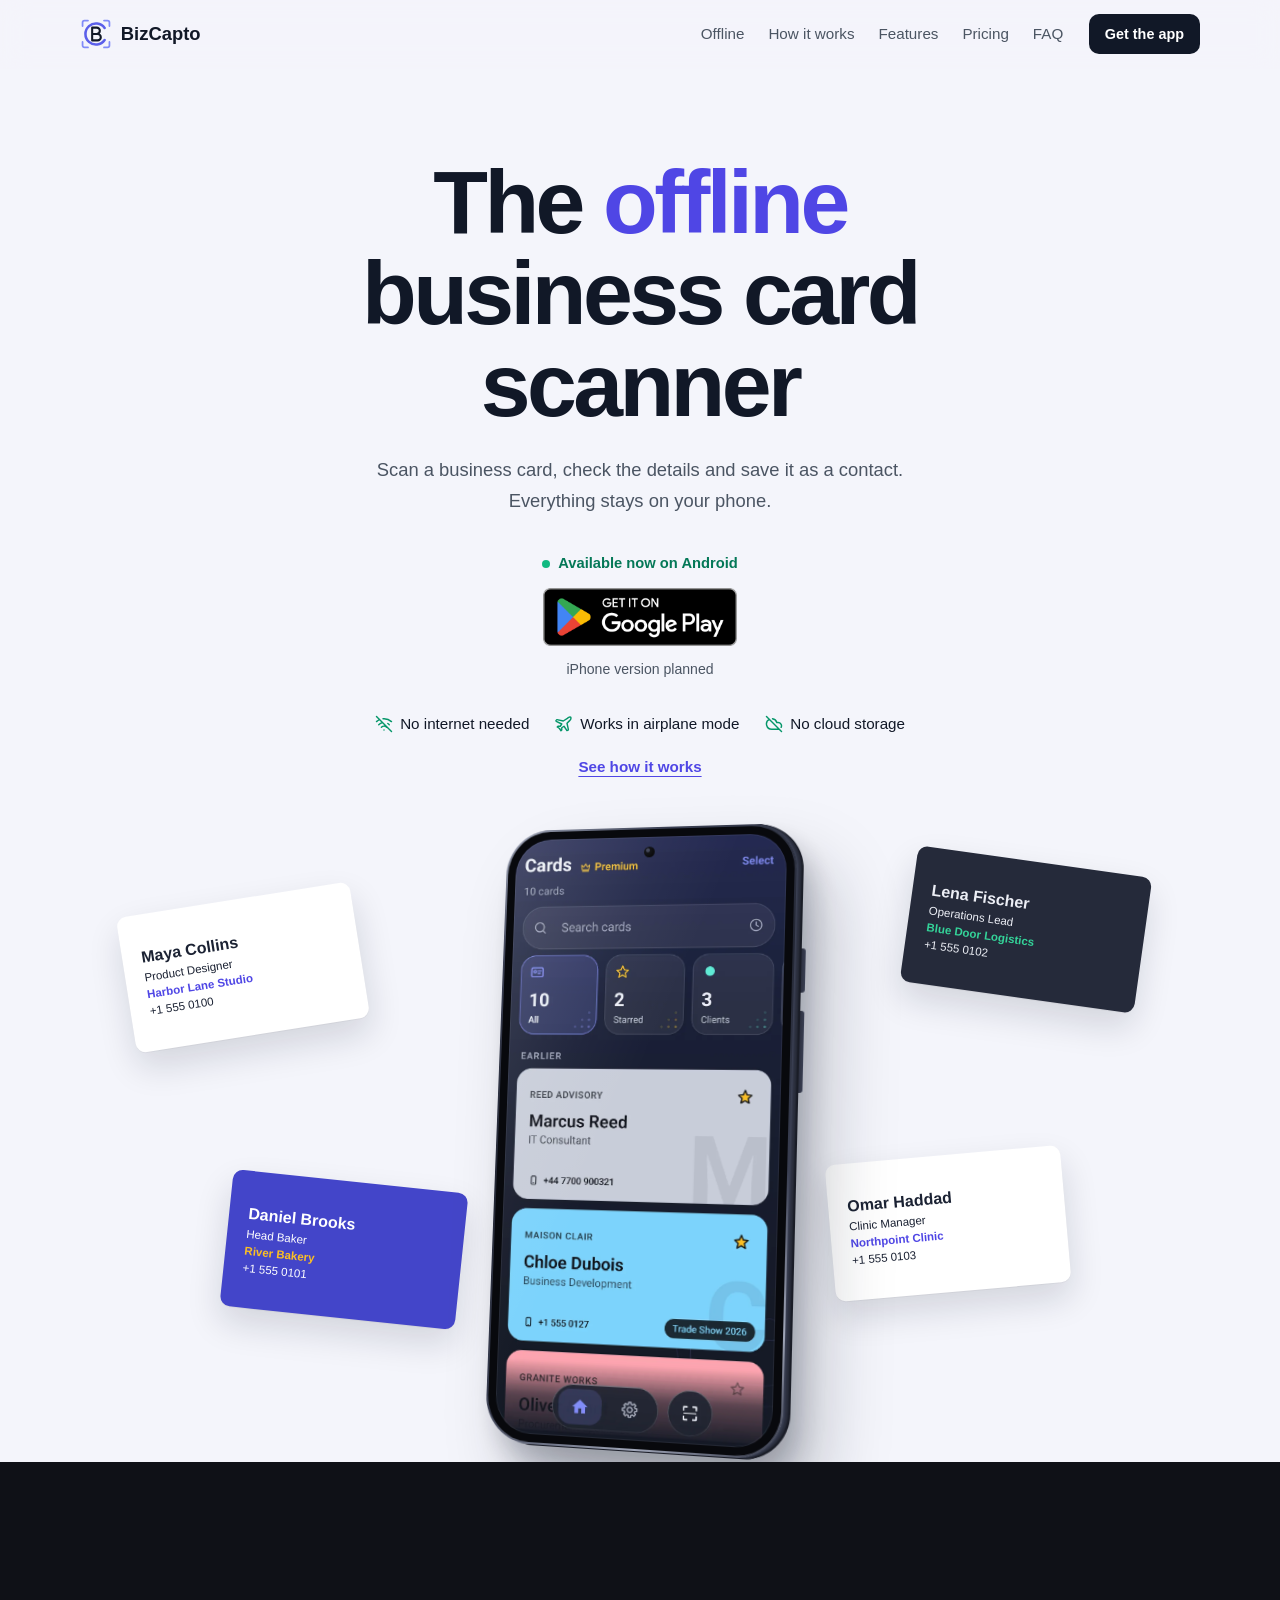
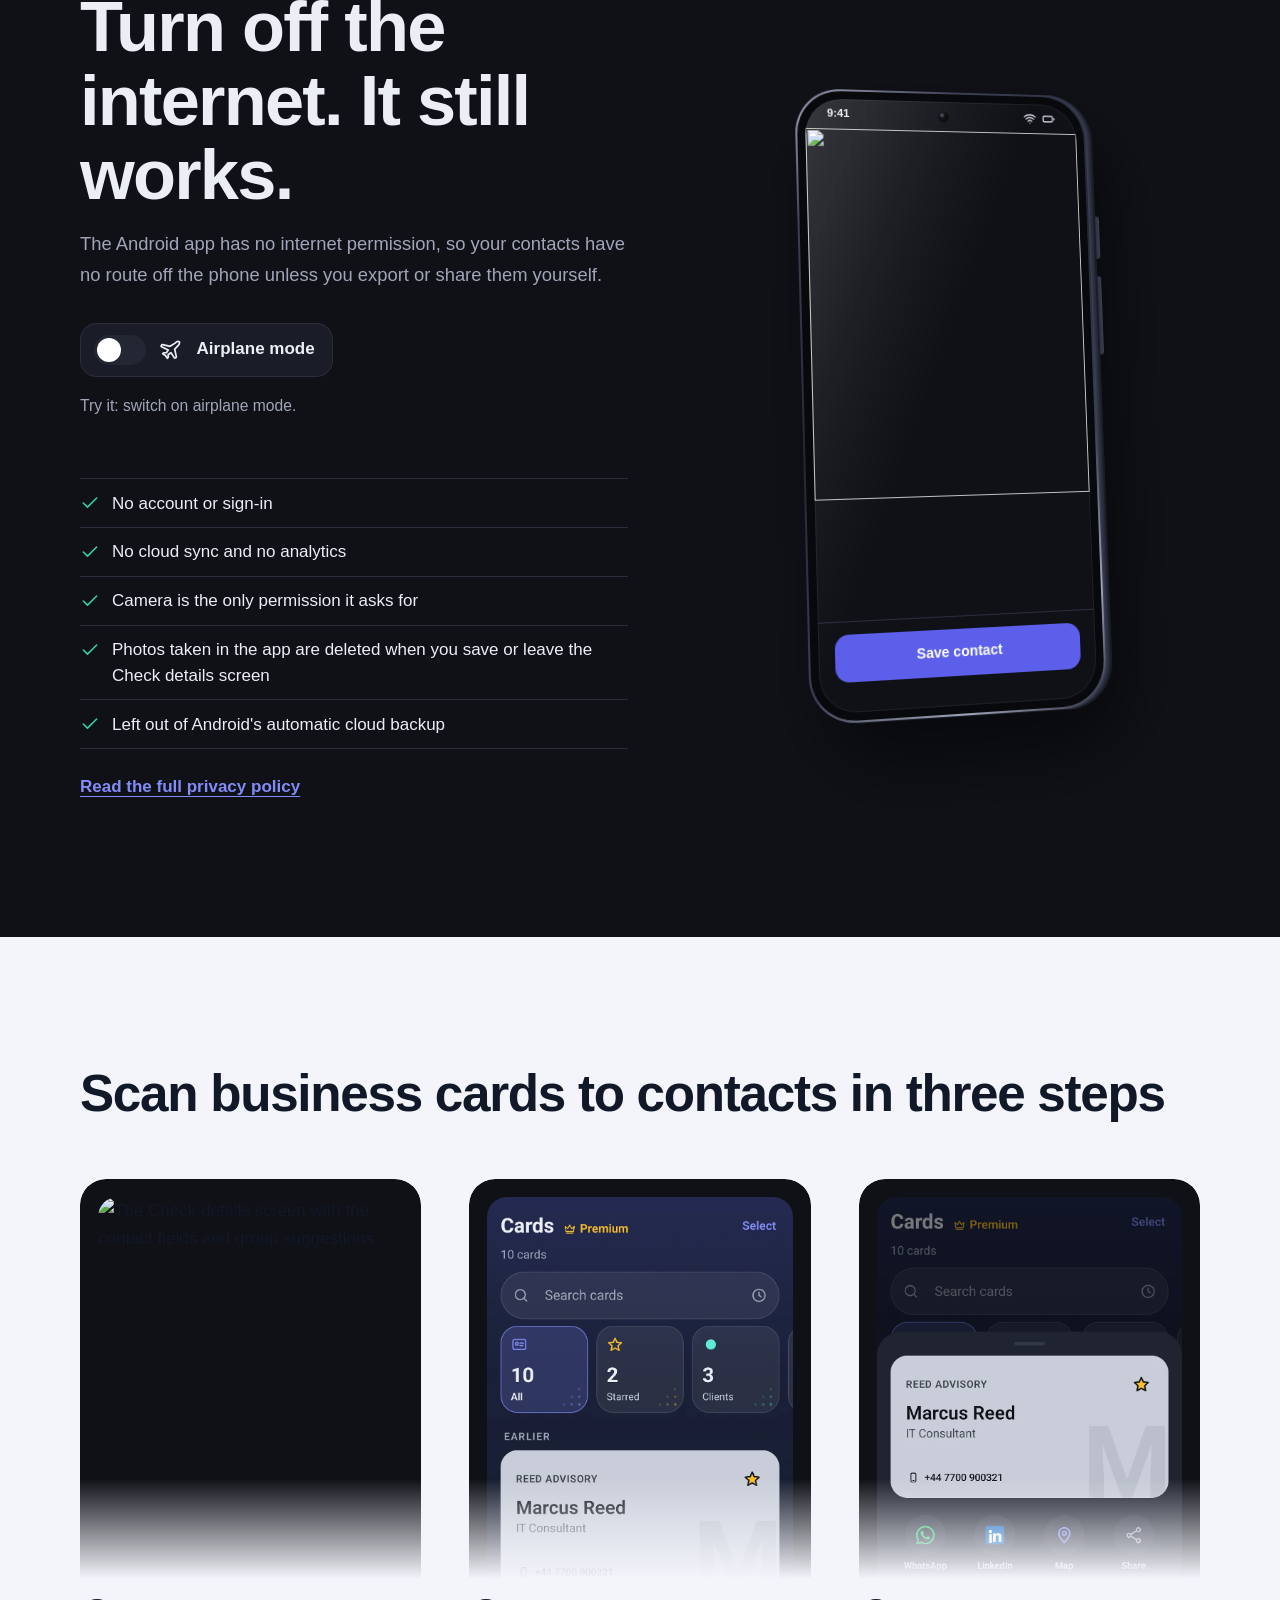
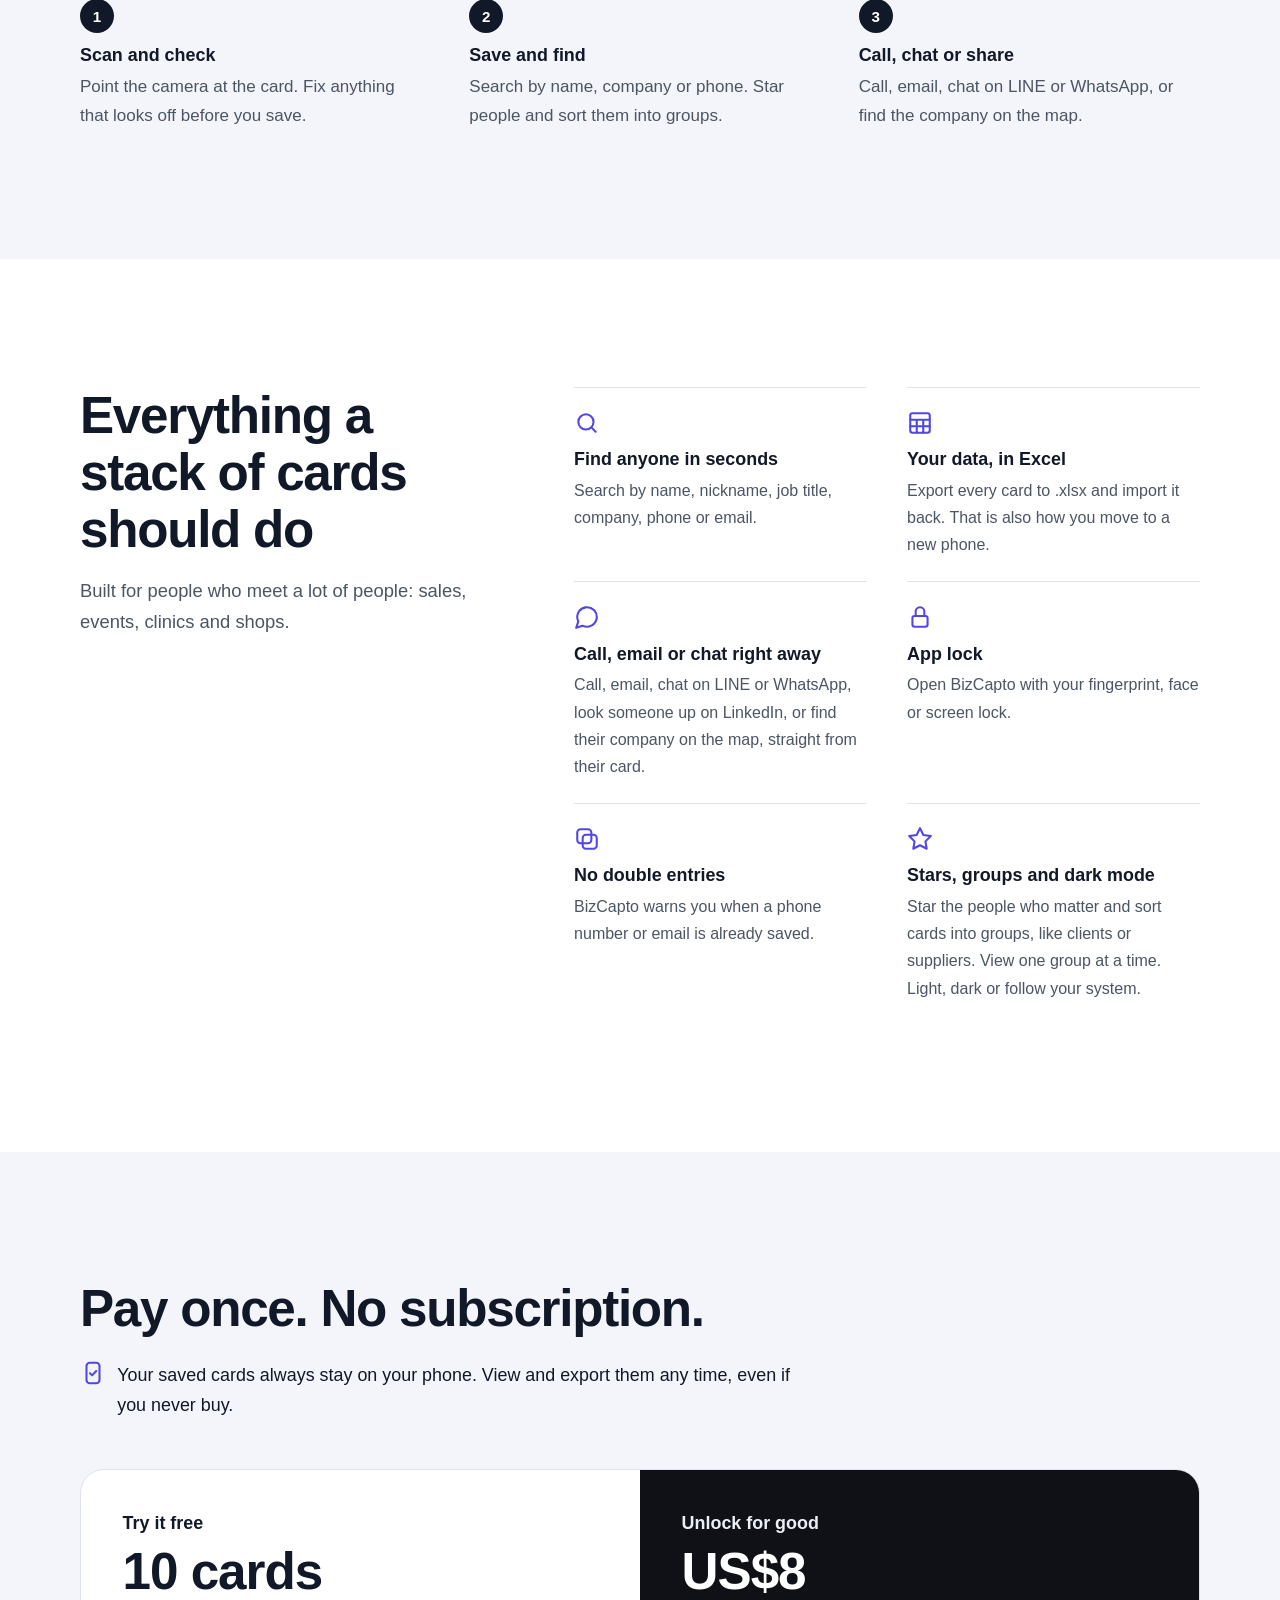
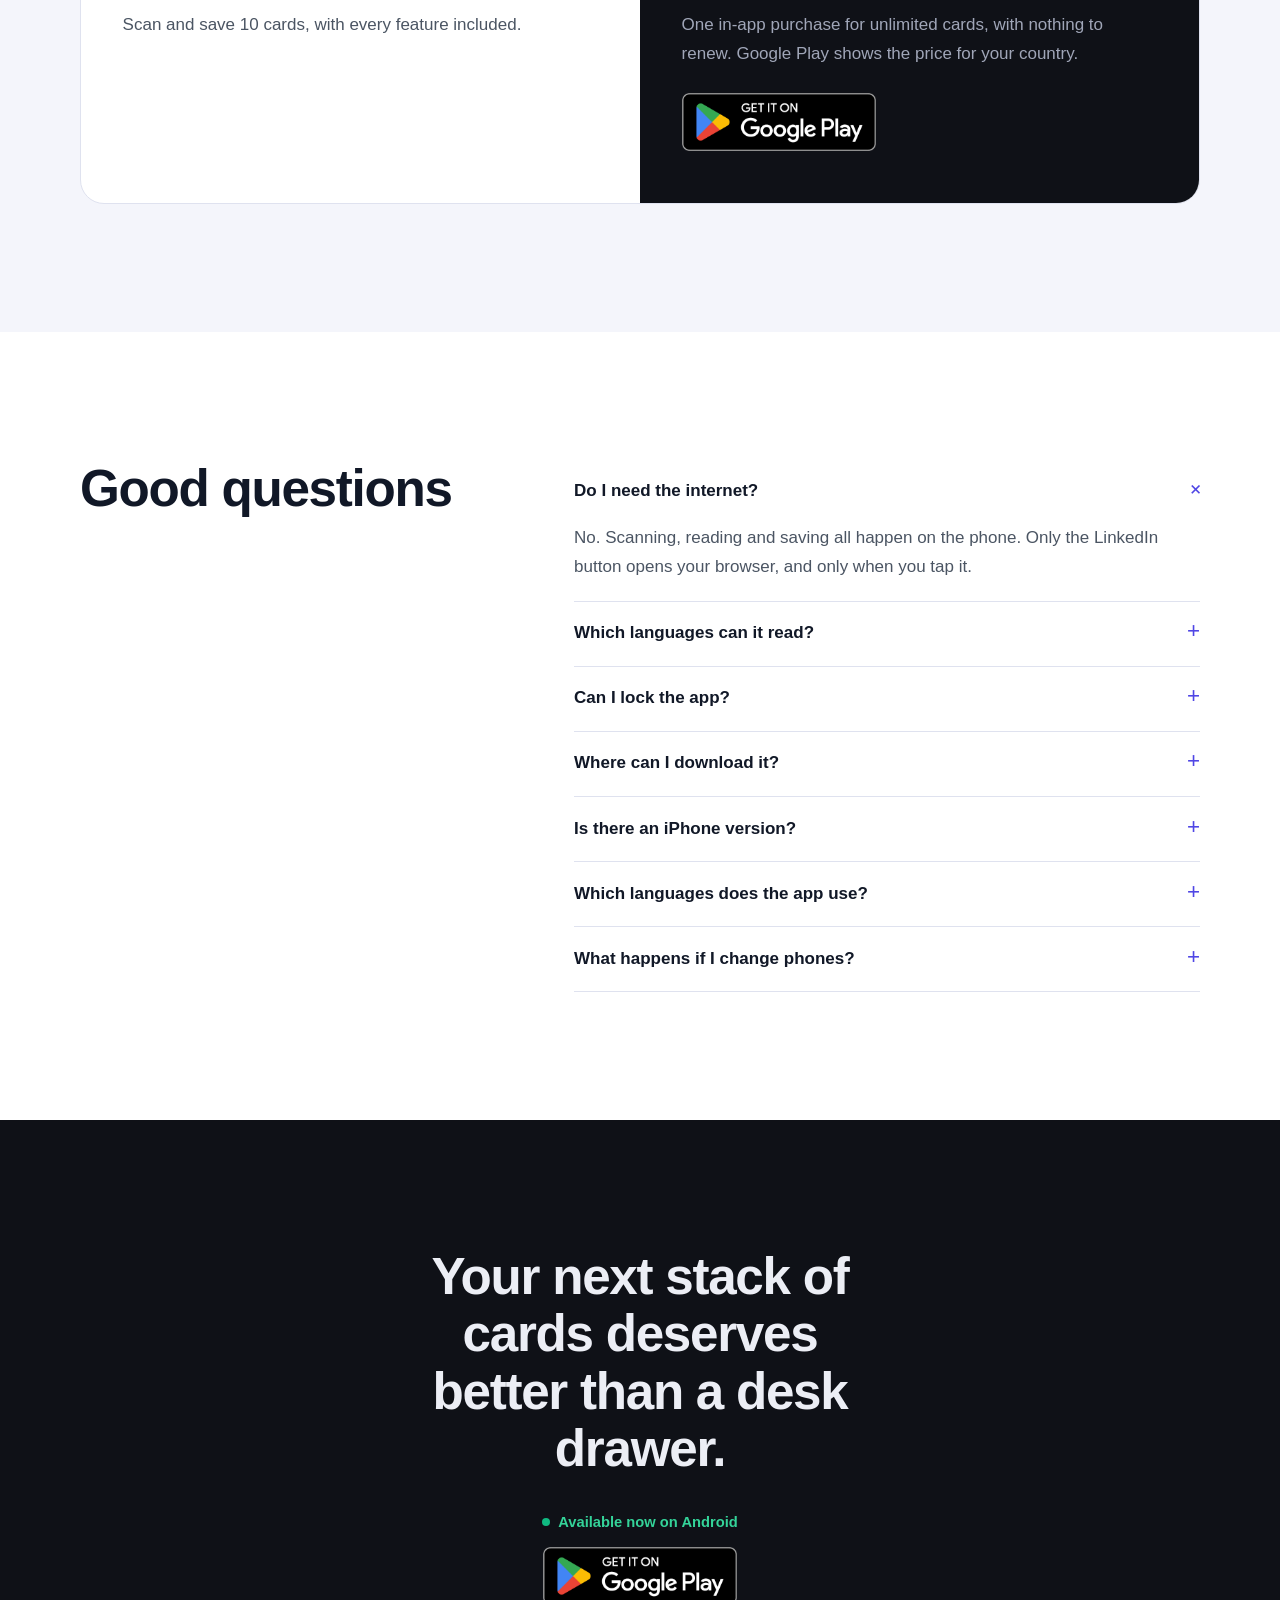
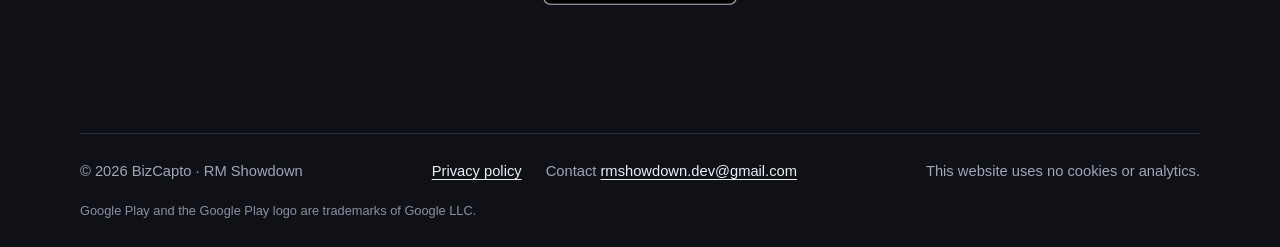
==== commit 178f0bf7: "feat(site): redesign landing page (light hero, 3D phone, airplane mode demo, official Google Play ba" ====
--- a/index.html
+++ b/index.html
@@ -3,8 +3,8 @@
 <head>
   <meta charset="utf-8">
   <meta name="viewport" content="width=device-width, initial-scale=1">
-  <title>BizCapto: Offline Business Card Scanner</title>
-  <meta name="description" content="Business card scanner for Android. Save cards as contacts, sort into groups, call, email, LINE or WhatsApp. Offline, Excel export, fingerprint app lock.">
+  <title>BizCapto: Offline Business Card Scanner for Android</title>
+  <meta name="description" content="Scan business cards into contacts on your Android phone. Works offline and in airplane mode, with no account and no cloud. Groups, LINE, WhatsApp, Excel export.">
   <meta name="google-site-verification" content="9E5ic6exMu49nEAiIoT-Es5bumaMfsEbR8roI2fSj4I">
   <link rel="canonical" href="https://rmshowdown.github.io/bizcapto/">
   <!-- หน้าเดียวกัน 2 ภาษา: บอก Google ว่าหน้าไหนภาษาอะไร (ใส่เหมือนกันทั้ง 2 หน้า) -->
@@ -18,7 +18,7 @@
     "@type": "SoftwareApplication",
     "name": "BizCapto",
     "alternateName": "BizCapto: Business Card Scan",
-    "description": "Business card scanner for Android. Save cards as contacts, sort into groups, call, email, LINE or WhatsApp. Offline, Excel export, fingerprint app lock.",
+    "description": "Scan business cards into contacts on your Android phone. Works offline and in airplane mode, with no account and no cloud. Groups, LINE, WhatsApp, Excel export.",
     "applicationCategory": "BusinessApplication",
     "operatingSystem": "Android 7.0 or newer",
     "inLanguage": "en",
@@ -30,7 +30,7 @@
     "publisher": { "@type": "Organization", "name": "RM Showdown", "email": "rmshowdown.dev@gmail.com" }
   }
   </script>
-  <!-- คำถามที่พบบ่อยให้ Google อ่านได้: ข้อความต้องตรงกับหัวข้อ FAQ บนหน้า (หน้าไทยสร้างจาก th.js อัตโนมัติ) -->
+  <!-- คำถามที่พบบ่อยให้ Google อ่านได้: _tools/build_th.py เขียนส่วนนี้ใหม่ให้ตรงกับหัวข้อ FAQ บนหน้าทุกครั้ง -->
   <script type="application/ld+json" id="faq-ld">
   {
     "@context": "https://schema.org",
@@ -38,18 +38,18 @@
     "mainEntity": [
       {
         "@type": "Question",
+        "name": "Do I need the internet?",
+        "acceptedAnswer": {
+          "@type": "Answer",
+          "text": "No. Scanning, reading and saving all happen on the phone. Only the LinkedIn button opens your browser, and only when you tap it."
+        }
+      },
+      {
+        "@type": "Question",
         "name": "Which languages can it read?",
         "acceptedAnswer": {
           "@type": "Answer",
           "text": "It reads business cards (name cards) in the app's languages. English reads best. Other languages are still improving, so some words may come out wrong. That is why you review every card before saving."
-        }
-      },
-      {
-        "@type": "Question",
-        "name": "Do I need the internet?",
-        "acceptedAnswer": {
-          "@type": "Answer",
-          "text": "No. Scanning, reading and saving all happen on the phone. Only the LinkedIn button opens your browser, and only when you tap it."
         }
       },
       {
@@ -99,15 +99,15 @@
   <meta property="og:type" content="website">
   <meta property="og:site_name" content="BizCapto">
   <meta property="og:locale" content="en_US">
-  <meta property="og:title" content="BizCapto: Offline Business Card Scanner">
-  <meta property="og:description" content="Business card scanner for Android. Save cards as contacts, sort into groups, call, email, LINE or WhatsApp. Offline, Excel export, fingerprint app lock.">
+  <meta property="og:title" content="BizCapto: Offline Business Card Scanner for Android">
+  <meta property="og:description" content="Scan business cards into contacts on your Android phone. Works offline and in airplane mode, with no account and no cloud. Groups, LINE, WhatsApp, Excel export.">
   <meta property="og:url" content="https://rmshowdown.github.io/bizcapto/">
   <meta property="og:image" content="https://rmshowdown.github.io/bizcapto/img/og-image.png">
   <meta property="og:image:width" content="1024">
   <meta property="og:image:height" content="500">
   <meta property="og:image:alt" content="A phone scans a sample business card and BizCapto fills in the contact details.">
   <meta name="twitter:card" content="summary_large_image">
-  <meta name="theme-color" content="#0f1117">
+  <meta name="theme-color" content="#f4f5fb">
   <link rel="icon" href="data:image/svg+xml,%3Csvg xmlns='http://www.w3.org/2000/svg' viewBox='0 0 100 100'%3E%3Crect width='100' height='100' rx='22' fill='%230f1117'/%3E%3Cg fill='none' stroke-linecap='round' stroke-linejoin='round' transform='translate(11 11) scale(.78)'%3E%3Cpath d='M77 31A33 33 0 1 0 77 69' stroke='%235b5fea' stroke-width='8'/%3E%3Cpath d='M8 25V14a6 6 0 0 1 6-6h11M75 8h11a6 6 0 0 1 6 6v11M92 75v11a6 6 0 0 1-6 6H75M25 92H14a6 6 0 0 1-6-6V75' stroke='%23818cf8' stroke-width='5.5'/%3E%3Cpath d='M38 30v40h17a10 10 0 0 0 0-20H38m0 0h14a10 10 0 0 0 0-20H38' stroke='%23eceef5' stroke-width='6.5'/%3E%3C/g%3E%3C/svg%3E">
   <link rel="stylesheet" href="fonts/fonts.css">
   <link rel="stylesheet" href="styles.css">
@@ -134,24 +134,24 @@
 </head>
 <body>
   <svg width="0" height="0" class="sprite" aria-hidden="true">
-    <symbol id="logo" viewBox="0 0 100 100">
-      <g fill="none" stroke-linecap="round" stroke-linejoin="round">
-        <path d="M77 31A33 33 0 1 0 77 69" stroke="#5b5fea" stroke-width="8"/>
-        <path d="M8 25V14a6 6 0 0 1 6-6h11M75 8h11a6 6 0 0 1 6 6v11M92 75v11a6 6 0 0 1-6 6H75M25 92H14a6 6 0 0 1-6-6V75" stroke="#818cf8" stroke-width="5.5"/>
-        <path d="M38 30v40h17a10 10 0 0 0 0-20H38m0 0h14a10 10 0 0 0 0-20H38" stroke="#eceef5" stroke-width="6.5"/>
-      </g>
-    </symbol>
+    <symbol id="logo" viewBox="0 0 100 100"><g fill="none" stroke-linecap="round" stroke-linejoin="round"><path d="M77 31A33 33 0 1 0 77 69" stroke="#5b5fea" stroke-width="8"/><path d="M8 25V14a6 6 0 0 1 6-6h11M75 8h11a6 6 0 0 1 6 6v11M92 75v11a6 6 0 0 1-6 6H75M25 92H14a6 6 0 0 1-6-6V75" stroke="#818cf8" stroke-width="5.5"/><path d="M38 30v40h17a10 10 0 0 0 0-20H38m0 0h14a10 10 0 0 0 0-20H38" stroke="currentColor" stroke-width="6.5"/></g></symbol>
+    <symbol id="i-wifi-off" viewBox="0 0 24 24"><path class="ico" d="M12 20h.01M8.5 16.43a5 5 0 0 1 7 0M5 12.86a10 10 0 0 1 5.17-2.69M19 12.86a10 10 0 0 0-2-1.52M2 8.82a15 15 0 0 1 4.18-2.64M22 8.82a15 15 0 0 0-11.29-3.76M2 2l20 20"/></symbol>
+    <symbol id="i-wifi" viewBox="0 0 24 24"><path class="ico" d="M5 12.55a11 11 0 0 1 14 0M8.5 16.43a5 5 0 0 1 7 0M12 20h.01M2 8.82a15 15 0 0 1 20 0"/></symbol>
+    <symbol id="i-plane" viewBox="0 0 24 24"><path class="ico" d="M17.8 19.2 16 11l3.5-3.5C21 6 21.5 4 21 3c-1-.5-3 0-4.5 1.5L11 8 2.8 6.2c-.5-.1-.9.1-1.1.5l-.3.5c-.2.5-.1 1 .3 1.3L9 12l-2 3H4l-1 1 3 2 2 3 1-1v-3l3-2 3.5 5.3c.3.4.8.5 1.3.3l.5-.2c.4-.3.6-.7.5-1.2Z"/></symbol>
+    <symbol id="i-cloud-off" viewBox="0 0 24 24"><path class="ico" d="M2 2l20 20M5.78 5.78A7 7 0 0 0 9 19h8.5a4.5 4.5 0 0 0 1.3-.19M21.53 16.5A4.5 4.5 0 0 0 17.5 10h-1.79A7 7 0 0 0 10 5.07"/></symbol>
+    <symbol id="i-check" viewBox="0 0 24 24"><path class="ico" d="M20 6 9 17l-5-5"/></symbol>
+    <symbol id="i-battery" viewBox="0 0 24 24"><rect class="ico" x="2" y="7" width="17" height="10" rx="2"/><path class="ico" d="M22 11v2"/></symbol>
   </svg>
 
-  <a class="skip" href="#how" data-i18n="skip">Skip to content</a>
-
-  <header class="site-header">
+  <a class="skip" href="#offline" data-i18n="skip">Skip to content</a>
+
+  <header class="site-header" id="siteHeader">
     <div class="wrap bar">
       <a class="brand" href="#top"><svg aria-hidden="true"><use href="#logo"/></svg>BizCapto</a>
-      <nav class="nav" id="mainNav" aria-label="Main" data-i18n-aria="nav.label">
+      <nav class="nav" aria-label="Main" data-i18n-aria="nav.label">
+        <a href="#offline" data-i18n="nav.offline">Offline</a>
         <a href="#how" data-i18n="nav.how">How it works</a>
         <a href="#features" data-i18n="nav.features">Features</a>
-        <a href="#privacy" data-i18n="nav.privacy">Privacy</a>
         <a href="#pricing" data-i18n="nav.pricing">Pricing</a>
         <a href="#faq" data-i18n="nav.faq">FAQ</a>
       </nav>
@@ -160,279 +160,133 @@
         <a href="./" hreflang="en" lang="en" data-lang="en" aria-current="page">EN</a>
         <a href="th/" hreflang="th" lang="th" data-lang="th">ไทย</a>
       </div>
-      <button type="button" class="menu-btn" id="menuBtn" aria-expanded="false" aria-controls="mainNav" aria-label="Menu" data-i18n-aria="nav.menu">
-        <svg viewBox="0 0 24 24" aria-hidden="true"><path class="m1" d="M4 7h16"/><path class="m2" d="M4 12h16"/><path class="m3" d="M4 17h16"/></svg>
-      </button>
+      <a class="get" href="https://play.google.com/store/apps/details?id=com.rmshowdown.bizcapto&amp;referrer=utm_source%3Dwebsite_header" data-i18n="cta.get">Get the app</a>
     </div>
-    <span class="scroll-bar" aria-hidden="true"></span>
   </header>
 
   <main id="top">
+    <!-- 1. ส่วนแรก: คีย์เวิร์ดหลักใน h1 ป้าย Google Play เห็นทันที -->
     <section class="hero" id="hero">
-      <div class="aurora" aria-hidden="true"><i></i><i></i><i></i></div>
-      <div class="wrap hero-grid">
-        <div class="hero-copy">
-          <p class="eyebrow" data-i18n="hero.eyebrow"><span class="hl">Offline</span> business card scanner</p>
-          <h1 data-i18n="hero.title">Scan business cards.<br>Keep every contact.<br><span>Stored on your phone.</span></h1>
-          <p class="lead" data-i18n="hero.lead">BizCapto turns a paper business card into a contact you can search, call and email. It works offline, with no account and no cloud.</p>
-          <ul class="proof">
-            <li><svg viewBox="0 0 24 24" aria-hidden="true"><path d="M12 20h.01M8.5 16.43a5 5 0 0 1 7 0M5 12.86a10 10 0 0 1 5.17-2.69M19 12.86a10 10 0 0 0-2-1.52M2 8.82a15 15 0 0 1 4.18-2.64M22 8.82a15 15 0 0 0-11.29-3.76M2 2l20 20"/></svg><span data-i18n="hero.proof.1">No internet needed</span></li>
-            <li><svg viewBox="0 0 24 24" aria-hidden="true"><path d="M17.8 19.2 16 11l3.5-3.5C21 6 21.5 4 21 3c-1-.5-3 0-4.5 1.5L11 8 2.8 6.2c-.5-.1-.9.1-1.1.5l-.3.5c-.2.5-.1 1 .3 1.3L9 12l-2 3H4l-1 1 3 2 2 3 1-1v-3l3-2 3.5 5.3c.3.4.8.5 1.3.3l.5-.2c.4-.3.6-.7.5-1.2Z"/></svg><span data-i18n="hero.proof.2">Works in airplane mode</span></li>
-            <li><svg viewBox="0 0 24 24" aria-hidden="true"><path d="M2 2l20 20M5.78 5.78A7 7 0 0 0 9 19h8.5a4.5 4.5 0 0 0 1.3-.19M21.53 16.5A4.5 4.5 0 0 0 17.5 10h-1.79A7 7 0 0 0 10 5.07"/></svg><span data-i18n="hero.proof.3">No cloud storage</span></li>
+      <div class="wrap">
+        <h1 data-i18n="hero.title">The <em>offline</em> business card scanner</h1>
+        <p class="sub" data-i18n="hero.lead">Scan a business card, check the details and save it as a contact. Everything stays on your phone.</p>
+        <div class="stores">
+          <span class="live" data-i18n="cta.live">Available now on Android</span>
+          <a class="badge" href="https://play.google.com/store/apps/details?id=com.rmshowdown.bizcapto&amp;referrer=utm_source%3Dwebsite"><img src="img/badge-google-play-en.png" width="564" height="168" alt="Get it on Google Play" data-i18n-alt="cta.badge"></a>
+          <span class="later" data-i18n="cta.later">iPhone version planned</span>
+        </div>
+        <ul class="proof">
+          <li><svg aria-hidden="true"><use href="#i-wifi-off"/></svg><span data-i18n="hero.proof.1">No internet needed</span></li>
+          <li><svg aria-hidden="true"><use href="#i-plane"/></svg><span data-i18n="hero.proof.2">Works in airplane mode</span></li>
+          <li><svg aria-hidden="true"><use href="#i-cloud-off"/></svg><span data-i18n="hero.proof.3">No cloud storage</span></li>
+        </ul>
+        <a class="how-link" href="#how" data-i18n="hero.secondary">See how it works</a>
+      </div>
+      <!-- นามบัตรตัวอย่าง (ข้อมูลสมมติ) ลอยรอบมือถือ: ภาพประกอบ ไม่ต้องแปล -->
+      <div class="wrap stage" aria-hidden="true">
+        <div class="card c-paper c1"><b>Maya Collins</b><span>Product Designer</span><span>Harbor Lane Studio</span><span>+1 555 0100</span></div>
+        <div class="card c-indigo c2"><b>Daniel Brooks</b><span>Head Baker</span><span>River Bakery</span><span>+1 555 0101</span></div>
+        <div class="card c-night c3"><b>Lena Fischer</b><span>Operations Lead</span><span>Blue Door Logistics</span><span>+1 555 0102</span></div>
+        <div class="card c-paper c4"><b>Omar Haddad</b><span>Clinic Manager</span><span>Northpoint Clinic</span><span>+1 555 0103</span></div>
+        <div class="phone"><div class="glass"><span class="punch"></span><img src="img/screen-cards.webp" width="857" height="1817" alt=""></div></div>
+      </div>
+    </section>
+
+    <!-- 2. จุดเด่นที่สุด: ลองกดเปิดโหมดเครื่องบินเองได้ -->
+    <section class="section air" id="offline">
+      <div class="wrap air-grid">
+        <div>
+          <h2 data-i18n="air.title">Turn off the internet. It still works.</h2>
+          <p class="sub" data-i18n="priv.lead">The Android app has no internet permission, so your contacts have no route off the phone unless you export or share them yourself.</p>
+          <button type="button" class="toggle" id="airToggle" role="switch" aria-checked="false">
+            <span class="sw" aria-hidden="true"></span><svg aria-hidden="true"><use href="#i-plane"/></svg><span data-i18n="air.toggle">Airplane mode</span>
+          </button>
+          <p class="air-note" aria-live="polite"><span class="when-off" data-i18n="air.try">Try it: switch on airplane mode.</span><span class="when-on" data-i18n="air.on"><b>Airplane mode is on.</b> BizCapto still scans, reads and saves the card.</span></p>
+          <ul class="keeps">
+            <li><svg aria-hidden="true"><use href="#i-check"/></svg><span data-i18n="priv.1">No account or sign-in</span></li>
+            <li><svg aria-hidden="true"><use href="#i-check"/></svg><span data-i18n="priv.2">No cloud sync and no analytics</span></li>
+            <li><svg aria-hidden="true"><use href="#i-check"/></svg><span data-i18n="priv.3">Camera is the only permission it asks for</span></li>
+            <li><svg aria-hidden="true"><use href="#i-check"/></svg><span data-i18n="priv.4">Photos taken in the app are deleted when you save or leave the Check details screen</span></li>
+            <li><svg aria-hidden="true"><use href="#i-check"/></svg><span data-i18n="priv.5">Left out of Android's automatic cloud backup</span></li>
           </ul>
-          <p class="check-it" data-i18n="hero.check">Check it yourself: turn on airplane mode and scan a card. Everything still works.</p>
-          <div class="actions">
-            <div class="stores">
-              <a class="soon" href="https://play.google.com/store/apps/details?id=com.rmshowdown.bizcapto&amp;referrer=utm_source%3Dwebsite"><small data-i18n="cta.play">Available on</small><strong>Google Play</strong></a>
-              <span class="soon soon-later"><small data-i18n="cta.planned">Planned</small><strong>App Store</strong></span>
-            </div>
-            <a class="how-link" href="#how"><span data-i18n="hero.secondary">See how it works</span><svg viewBox="0 0 24 24" aria-hidden="true"><path d="M12 5v14M6 13l6 6 6-6"/></svg></a>
-          </div>
-        </div>
-
-        <figure class="demo">
-          <div class="bob">
-          <div class="phone" id="phone" data-step="0" role="img" aria-label="Illustration: a phone scans a sample business card and fills in the contact fields" data-i18n-aria="demo.alt">
-            <span class="btn-side btn-power" aria-hidden="true"></span>
-            <span class="btn-side btn-vol" aria-hidden="true"></span>
-            <div class="screen" aria-hidden="true">
-              <span class="flash"></span>
-              <span class="punch"></span>
-              <span class="glare"></span>
-              <div class="cam">
-                <p class="cam-hint" data-i18n="demo.hint">Fit the card inside the frame</p>
-                <div class="cam-target">
-                  <div class="bizcard" id="bizcard">
-                    <span class="cl cl-name" data-card="headline">Maya Collins (May)</span>
-                    <span class="cl cl-title" data-card="title">Product Designer</span>
-                    <span class="cl cl-co" data-card="company">Harbor Lane Studio</span>
-                    <span class="cl cl-tel" data-card="phone">+1 555 0100</span>
-                    <span class="cl cl-mail" data-card="email">maya@example.com</span>
-                  </div>
-                  <span class="scanline"></span>
-                  <i></i><i></i><i></i><i></i>
-                </div>
-                <span class="shutter"></span>
-              </div>
-              <div class="review">
-                <p class="review-title" data-i18n="demo.review">Review card</p>
-                <dl>
-                  <div style="--i:0"><dt data-i18n="demo.name">Name</dt><dd data-field="name">Maya Collins</dd></div>
-                  <div style="--i:1"><dt data-i18n="demo.nick">Nickname</dt><dd data-field="nickname">May</dd></div>
-                  <div style="--i:2"><dt data-i18n="demo.jobtitle">Job title</dt><dd data-field="title">Product Designer</dd></div>
-                  <div style="--i:3"><dt data-i18n="demo.company">Company</dt><dd data-field="company">Harbor Lane Studio</dd></div>
-                  <div style="--i:4"><dt data-i18n="demo.phone">Phone</dt><dd data-field="phone">+1 555 0100</dd></div>
-                  <div style="--i:5"><dt data-i18n="demo.email">Email</dt><dd data-field="email">maya@example.com</dd></div>
-                </dl>
-                <span class="save" data-i18n="demo.save">Save</span>
-                <span class="saved" data-i18n="demo.saved">Saved on this phone</span>
-              </div>
-            </div>
-          </div>
-          </div>
-          <figcaption>
-            <span data-i18n="demo.caption">Illustration with a made-up sample card</span>
-            <button type="button" class="replay" id="demoToggle" data-paused="false"><span class="when-playing" data-i18n="demo.pause">Pause</span><span class="when-paused" data-i18n="demo.play">Play</span></button>
-          </figcaption>
-        </figure>
-      </div>
-    </section>
-
-    <div class="belt" id="belt" aria-hidden="true">
-      <div class="belt-track" id="beltTrack"></div>
-    </div>
-
-    <section id="how" class="section how">
+          <a class="text-link" href="privacy.html" data-i18n="priv.more">Read the full privacy policy</a>
+        </div>
+        <div class="air-phone" aria-hidden="true">
+          <div class="phone"><div class="glass">
+            <div class="status"><span>9:41</span><span class="icons"><svg class="plane"><use href="#i-plane"/></svg><svg class="net"><use href="#i-wifi"/></svg><svg><use href="#i-battery"/></svg></span></div>
+            <span class="punch"></span>
+            <img src="img/screen-review.webp" width="857" height="1785" alt="">
+            <div class="savebar"><span class="todo" data-i18n="air.save">Save contact</span><span class="done" data-i18n="demo.saved">Saved on this phone</span></div>
+          </div></div>
+        </div>
+      </div>
+    </section>
+
+    <!-- 3. วิธีใช้: เป็นลำดับจริง จึงใส่ตัวเลข (ภาพหน้าจอจริง ข้อมูลสมมติ) -->
+    <section class="section" id="how">
       <div class="wrap">
-        <h2 data-i18n="how.title">Three steps, about as long as a handshake</h2>
-        <div class="steps-wrap" id="steps">
-        <span class="steps-line" aria-hidden="true"><i></i></span>
+        <h2 data-i18n="how.title">Scan business cards to contacts in three steps</h2>
         <ol class="steps">
-          <li>
-            <span class="num">1</span>
-            <h3 data-i18n="how.1.title">Point the camera</h3>
-            <p data-i18n="how.1.text">Line the card up in the frame, or pick a photo from your gallery. Turn on the torch in a dim room.</p>
-          </li>
-          <li>
-            <span class="num">2</span>
-            <h3 data-i18n="how.2.title">BizCapto reads it</h3>
-            <p data-i18n="how.2.text">Text recognition runs on your phone and sorts the card into name, job title, company, phone and email.</p>
-          </li>
-          <li>
-            <span class="num">3</span>
-            <h3 data-i18n="how.3.title">Check and save</h3>
-            <p data-i18n="how.3.text">Fix anything that looks off before you save. The original scanned text stays visible beside the form.</p>
-          </li>
+          <li class="step"><div class="shot"><img src="img/screen-review.webp" width="857" height="1785" loading="lazy" decoding="async" alt="The Check details screen with the contact fields and group suggestions" data-i18n-alt="screens.2.alt"></div><span class="n">1</span><h3 data-i18n="how.1.title">Scan and check</h3><p data-i18n="how.1.text">Point the camera at the card. Fix anything that looks off before you save.</p></li>
+          <li class="step"><div class="shot"><img src="img/screen-cards.webp" width="857" height="1817" loading="lazy" decoding="async" alt="The Cards screen with a search bar, group tiles for All, Starred and Clients, and business cards colored by group" data-i18n-alt="screens.1.alt"></div><span class="n">2</span><h3 data-i18n="how.2.title">Save and find</h3><p data-i18n="how.2.text">Search by name, company or phone. Star people and sort them into groups.</p></li>
+          <li class="step"><div class="shot"><img src="img/screen-card-sheet.webp" width="857" height="1635" loading="lazy" decoding="async" alt="The card details sheet with WhatsApp, LinkedIn, map and share buttons, phone, email, and Edit and Delete" data-i18n-alt="screens.4.alt"></div><span class="n">3</span><h3 data-i18n="how.3.title">Call, chat or share</h3><p data-i18n="how.3.text">Call, email, chat on LINE or WhatsApp, or find the company on the map.</p></li>
         </ol>
-        </div>
-      </div>
-    </section>
-
-    <section id="screens" class="section screens">
-      <div class="wrap">
-        <h2 data-i18n="screens.title">A look inside the app</h2>
-        <p class="lead" data-i18n="screens.lead">Real screens from the app. Every contact shown is a made-up sample.</p>
-        <div class="shots">
-          <figure class="shot">
-            <img src="img/screen-cards.webp" width="857" height="1817" loading="lazy" decoding="async" alt="The Cards screen with a search bar, group tiles for All, Starred and Clients, and business cards colored by group" data-i18n-alt="screens.1.alt">
-            <figcaption>
-              <h3 data-i18n="screens.1.title">Every card in one place</h3>
-              <p data-i18n="screens.1.text">Search, star, group and sort, then call, email or chat right away.</p>
-            </figcaption>
-          </figure>
-          <figure class="shot">
-            <img src="img/screen-card-sheet.webp" width="857" height="1635" loading="lazy" decoding="async" alt="The card details sheet with WhatsApp, LinkedIn, map and share buttons, phone, email, and Edit and Delete" data-i18n-alt="screens.4.alt">
-            <figcaption>
-              <h3 data-i18n="screens.4.title">Tap a card for every detail</h3>
-              <p data-i18n="screens.4.text">Call, chat on WhatsApp or LinkedIn, find it on the map, or share it in one tap.</p>
-            </figcaption>
-          </figure>
-          <figure class="shot">
-            <img src="img/screen-review.webp" width="857" height="1785" loading="lazy" decoding="async" alt="The Check details screen with the contact fields and group suggestions" data-i18n-alt="screens.2.alt">
-            <figcaption>
-              <h3 data-i18n="screens.2.title">Check before you save</h3>
-              <p data-i18n="screens.2.text">Fix any field, tap a line of scanned text to fill it in, and pick a group.</p>
-            </figcaption>
-          </figure>
-          <figure class="shot">
-            <img src="img/screen-privacy.webp" width="857" height="1785" loading="lazy" decoding="async" alt="Settings with card counts, Export and Import to Excel, and a choice of which icons show on cards" data-i18n-alt="screens.3.alt">
-            <figcaption>
-              <h3 data-i18n="screens.3.title">Stays on your phone</h3>
-              <p data-i18n="screens.3.text">Export to Excel when you want a copy. No account and no cloud.</p>
-            </figcaption>
-          </figure>
-        </div>
-      </div>
-    </section>
-
-    <section id="features" class="section features">
-      <div class="wrap">
-        <h2 data-i18n="feat.title">A stack of cards you can actually use</h2>
-        <div class="bento">
-          <article class="tile tile-search">
-            <h3 data-i18n="feat.search.title">Find anyone in seconds</h3>
-            <p data-i18n="feat.search.text">Search by name, nickname, job title, company, phone number or email. Sort by most recent, A to Z or oldest first. Try it:</p>
-            <div class="search-demo">
-              <label class="sr-only" for="q" data-i18n="feat.search.label">Search sample cards</label>
-              <input id="q" type="search" autocomplete="off" placeholder="Search cards" data-i18n-placeholder="feat.search.placeholder">
-              <!-- data-find = ข้อความที่ค้นได้, data-phone = เบอร์ (ค้นด้วยตัวเลขอย่างน้อย 3 ตัว เหมือนในแอป) -->
-              <ul id="people">
-                <li data-find="maya collins may product designer harbor lane studio maya@example.com" data-phone="+1 555 0100"><b>Maya Collins</b><span class="co">Harbor Lane Studio</span><span class="ph">+1 555 0100</span></li>
-                <li data-find="daniel brooks dan head baker river bakery daniel@example.com" data-phone="+1 555 0101"><b>Daniel Brooks</b><span class="co">River Bakery</span><span class="ph">+1 555 0101</span></li>
-                <li data-find="lena fischer len operations lead blue door logistics lena@example.com" data-phone="+1 555 0102"><b>Lena Fischer</b><span class="co">Blue Door Logistics</span><span class="ph">+1 555 0102</span></li>
-                <li data-find="omar haddad omi clinic manager northpoint clinic omar@example.com" data-phone="+1 555 0103"><b>Omar Haddad</b><span class="co">Northpoint Clinic</span><span class="ph">+1 555 0103</span></li>
-              </ul>
-              <p class="none" id="none" hidden data-i18n="feat.search.none">No sample card matches.</p>
-            </div>
-          </article>
-
-          <article class="tile tile-excel">
-            <h3 data-i18n="feat.excel.title">Your data, in Excel</h3>
-            <p data-i18n="feat.excel.text">Export every card to .xlsx and import it back. That is also how you move to a new phone.</p>
-            <!-- แผ่น Excel ตัวอย่าง: หัวคอลัมน์ตรงกับไฟล์ที่แอปส่งออกจริง ภาพเคลื่อนไหวอยู่ใน script.js หัวข้อ "แผ่น Excel" -->
-            <div class="xl" id="xl" role="img" aria-label="Sample Excel export with the columns Name, Nickname, Job Title, Company, Phone and Email" data-i18n-aria="feat.excel.alt">
-              <div class="xl-bar" aria-hidden="true">
-                <svg viewBox="0 0 16 16"><rect x="1.5" y="1.5" width="13" height="13" rx="2"/><path d="M1.5 6h13M1.5 10.5h13M6 6v8.5M10.5 6v8.5"/></svg>
-                <span>contacts.xlsx</span>
-              </div>
-              <div class="xl-view" id="xlView" aria-hidden="true">
-                <div class="xl-tilt" id="xlTilt">
-                  <div class="xl-stage" id="xlStage">
-                    <table class="xl-grid">
-                  <tr class="xl-letters"><th class="xl-corner"></th><th>A</th><th>B</th><th>C</th><th>D</th><th>E</th><th>F</th></tr>
-                  <tr class="xl-head"><th class="xl-num">1</th><th>Name</th><th>Nickname</th><th>Job Title</th><th>Company</th><th>Phone</th><th>Email</th></tr>
-                  <tr><th class="xl-num">2</th><td>Maya Collins</td><td>May</td><td>Product Designer</td><td>Harbor Lane Studio</td><td>+1 555 0100</td><td>maya@example.com</td></tr>
-                  <tr><th class="xl-num">3</th><td>Daniel Brooks</td><td>Dan</td><td>Head Baker</td><td>River Bakery</td><td>+1 555 0101</td><td>daniel@example.com</td></tr>
-                  <tr><th class="xl-num">4</th><td>Lena Fischer</td><td>Len</td><td>Operations Lead</td><td>Blue Door Logistics</td><td>+1 555 0102</td><td>lena@example.com</td></tr>
-                  <tr><th class="xl-num">5</th><td>Omar Haddad</td><td>Omi</td><td>Clinic Manager</td><td>Northpoint Clinic</td><td>+1 555 0103</td><td>omar@example.com</td></tr>
-                    </table>
-                    <span class="xl-hl" id="xlHl"></span>
-                  </div>
-                </div>
-              </div>
-              <div class="xl-foot" aria-hidden="true">
-                <span class="xl-chip" id="xlChip">A · Name</span>
-                <span class="xl-all" id="xlAll" data-i18n="feat.excel.all">6 columns, every card</span>
-                <span class="xl-hint" data-i18n="feat.excel.hint">Swipe to look around</span>
-              </div>
-            </div>
-          </article>
-
-          <article class="tile">
-            <svg class="ico ico-call" viewBox="0 0 24 24" aria-hidden="true"><path d="M6 3h4l2 6-3 2a13 13 0 0 0 6 6l2-3 6 2v4a2 2 0 0 1-2 2A18 18 0 0 1 4 5a2 2 0 0 1 2-2Z"/></svg>
-            <h3 data-i18n="feat.act.title">Call, email or chat right away</h3>
-            <p data-i18n="feat.act.text">Call, email, chat on LINE or WhatsApp, look someone up on LinkedIn, or find their company on the map, straight from their card.</p>
-          </article>
-          <article class="tile">
-            <svg class="ico ico-share" viewBox="0 0 24 24" aria-hidden="true"><path d="M22 2 11 13M22 2l-7 20-4-9-9-4Z"/></svg>
-            <h3 data-i18n="feat.share.title">Share to LINE and more</h3>
-            <p data-i18n="feat.share.text">Send a card as text through your phone's share menu.</p>
-          </article>
-          <article class="tile">
-            <svg class="ico ico-dup" viewBox="0 0 24 24" aria-hidden="true"><rect class="dup-a" x="3" y="3" width="13" height="13" rx="3"/><rect class="dup-b" x="8" y="8" width="13" height="13" rx="3"/></svg>
-            <h3 data-i18n="feat.dup.title">No double entries</h3>
-            <p data-i18n="feat.dup.text">BizCapto warns you when a phone number or email is already saved.</p>
-          </article>
-          <article class="tile">
-            <svg class="ico ico-star" viewBox="0 0 24 24" aria-hidden="true"><path d="m12 2 3.1 6.3 6.9 1-5 4.9 1.2 6.8-6.2-3.2-6.2 3.2 1.2-6.8-5-4.9 6.9-1Z"/></svg>
-            <h3 data-i18n="feat.star.title">Stars, groups and dark mode</h3>
-            <p data-i18n="feat.star.text">Star the people who matter and sort cards into groups, like clients or suppliers. View one group at a time. Light, dark or follow your system.</p>
-          </article>
-        </div>
-      </div>
-    </section>
-
-    <section id="privacy" class="section privacy">
-      <div class="priv-frame" aria-hidden="true"><i></i><i></i><i></i><i></i></div>
-      <div class="wrap privacy-grid">
+      </div>
+    </section>
+
+    <!-- 4. ฟีเจอร์ -->
+    <section class="section feat" id="features">
+      <div class="wrap feat-grid">
         <div>
-          <h2 data-i18n="priv.title">Business cards are other people's personal data. We treat them that way.</h2>
-          <p class="lead" data-i18n="priv.lead">The Android app has no internet permission, so your contacts have no route off the phone unless you export or share them yourself.</p>
-          <a class="text-link" href="privacy.html" data-i18n="priv.more">Read the full privacy policy</a>
-        </div>
-        <ul class="checks">
-          <li data-i18n="priv.1">No account or sign-in</li>
-          <li data-i18n="priv.2">No cloud sync and no analytics</li>
-          <li data-i18n="priv.3">Camera is the only permission it asks for</li>
-          <li data-i18n="priv.4">Photos taken in the app are deleted when you save or leave the Check details screen</li>
-          <li data-i18n="priv.5">Left out of Android's automatic cloud backup</li>
+          <h2 data-i18n="feat.title">Everything a stack of cards should do</h2>
+          <p class="sub" data-i18n="feat.lead">Built for people who meet a lot of people: sales, events, clinics and shops.</p>
+        </div>
+        <ul class="feat-list">
+          <li><svg class="ico" viewBox="0 0 24 24" aria-hidden="true"><circle cx="11" cy="11" r="7"/><path d="m20 20-3.5-3.5"/></svg><h3 data-i18n="feat.search.title">Find anyone in seconds</h3><p data-i18n="feat.search.short">Search by name, nickname, job title, company, phone or email.</p></li>
+          <li><svg class="ico" viewBox="0 0 24 24" aria-hidden="true"><rect x="3" y="3" width="18" height="18" rx="2"/><path d="M3 9h18M3 15h18M9 9v12M15 9v12"/></svg><h3 data-i18n="feat.excel.title">Your data, in Excel</h3><p data-i18n="feat.excel.text">Export every card to .xlsx and import it back. That is also how you move to a new phone.</p></li>
+          <li><svg class="ico" viewBox="0 0 24 24" aria-hidden="true"><path d="M7.9 20A9 9 0 1 0 4 16.1L2 22Z"/></svg><h3 data-i18n="feat.act.title">Call, email or chat right away</h3><p data-i18n="feat.act.text">Call, email, chat on LINE or WhatsApp, look someone up on LinkedIn, or find their company on the map, straight from their card.</p></li>
+          <li><svg class="ico" viewBox="0 0 24 24" aria-hidden="true"><rect x="5" y="11" width="14" height="10" rx="2"/><path d="M8 11V7a4 4 0 0 1 8 0v4"/></svg><h3 data-i18n="feat.lock.title">App lock</h3><p data-i18n="feat.lock.text">Open BizCapto with your fingerprint, face or screen lock.</p></li>
+          <li><svg class="ico" viewBox="0 0 24 24" aria-hidden="true"><rect x="3" y="3" width="13" height="13" rx="3"/><rect x="8" y="8" width="13" height="13" rx="3"/></svg><h3 data-i18n="feat.dup.title">No double entries</h3><p data-i18n="feat.dup.text">BizCapto warns you when a phone number or email is already saved.</p></li>
+          <li><svg class="ico" viewBox="0 0 24 24" aria-hidden="true"><path d="m12 2 3.1 6.3 6.9 1-5 4.9 1.2 6.8-6.2-3.2-6.2 3.2 1.2-6.8-5-4.9 6.9-1Z"/></svg><h3 data-i18n="feat.star.title">Stars, groups and dark mode</h3><p data-i18n="feat.star.text">Star the people who matter and sort cards into groups, like clients or suppliers. View one group at a time. Light, dark or follow your system.</p></li>
         </ul>
       </div>
     </section>
 
-    <section id="pricing" class="section pricing">
+    <!-- 5. ราคา -->
+    <section class="section" id="pricing">
       <div class="wrap">
         <h2 data-i18n="price.title">Pay once. No subscription.</h2>
-        <p class="promise"><svg viewBox="0 0 24 24" aria-hidden="true"><rect x="6" y="2.5" width="12" height="19" rx="3"/><path d="m9.2 12.2 2 2 3.8-4"/></svg><span data-i18n="price.note">Your saved cards always stay on your phone. View and export them any time, even if you never buy.</span></p>
-        <div class="plans">
-          <article class="plan">
+        <p class="promise"><svg class="ico" viewBox="0 0 24 24" aria-hidden="true"><rect x="6" y="2.5" width="12" height="19" rx="3"/><path d="m9.2 12.2 2 2 3.8-4"/></svg><span data-i18n="price.note">Your saved cards always stay on your phone. View and export them any time, even if you never buy.</span></p>
+        <div class="price-box">
+          <div>
             <h3 data-i18n="price.free.title">Try it free</h3>
             <p class="amount" data-i18n="price.free.amount">10 cards</p>
             <p data-i18n="price.free.text">Scan and save 10 cards, with every feature included.</p>
-          </article>
-          <article class="plan plan-main">
+          </div>
+          <div class="paid">
             <h3 data-i18n="price.paid.title">Unlock for good</h3>
             <p class="amount" data-i18n="price.paid.amount">US$8</p>
             <p data-i18n="price.paid.text">One in-app purchase for unlimited cards, with nothing to renew. Google Play shows the price for your country.</p>
-            <a class="soon plan-cta" href="https://play.google.com/store/apps/details?id=com.rmshowdown.bizcapto&amp;referrer=utm_source%3Dwebsite_pricing"><small data-i18n="cta.play">Available on</small><strong>Google Play</strong></a>
-          </article>
-        </div>
-      </div>
-    </section>
-
-    <section id="faq" class="section faq">
-      <div class="wrap faq-grid">
+            <a class="badge" href="https://play.google.com/store/apps/details?id=com.rmshowdown.bizcapto&amp;referrer=utm_source%3Dwebsite_pricing"><img src="img/badge-google-play-en.png" width="564" height="168" loading="lazy" alt="Get it on Google Play" data-i18n-alt="cta.badge"></a>
+          </div>
+        </div>
+      </div>
+    </section>
+
+    <!-- 6. คำถาม (ข้อความต้องตรงกับ FAQ ที่ Google อ่าน: build_th.py ทำให้อัตโนมัติ) -->
+    <section class="section feat" id="faq">
+      <div class="wrap feat-grid">
         <h2 data-i18n="faq.title">Good questions</h2>
         <div class="qa">
           <details open>
+            <summary data-i18n="faq.2.q">Do I need the internet?</summary>
+            <p data-i18n="faq.2.a">No. Scanning, reading and saving all happen on the phone. Only the LinkedIn button opens your browser, and only when you tap it.</p>
+          </details>
+          <details>
             <summary data-i18n="faq.1.q">Which languages can it read?</summary>
             <p data-i18n="faq.1.a">It reads business cards (name cards) in the app's languages. English reads best. Other languages are still improving, so some words may come out wrong. That is why you review every card before saving.</p>
           </details>
           <details>
-            <summary data-i18n="faq.2.q">Do I need the internet?</summary>
-            <p data-i18n="faq.2.a">No. Scanning, reading and saving all happen on the phone. Only the LinkedIn button opens your browser, and only when you tap it.</p>
-          </details>
-          <details>
             <summary data-i18n="faq.7.q">Can I lock the app?</summary>
             <p data-i18n="faq.7.a">Yes. Turn on "App lock" in Settings, and BizCapto opens only with your fingerprint, face or screen lock. It uses your phone's own lock, so the app keeps no password of its own.</p>
           </details>
@@ -456,20 +310,14 @@
       </div>
     </section>
 
-    <section class="closing">
+    <!-- 7. ปิดท้าย -->
+    <section class="section end">
       <div class="wrap">
-        <svg class="closing-logo" viewBox="0 0 100 100" aria-hidden="true">
-          <g fill="none" stroke-linecap="round" stroke-linejoin="round">
-            <path pathLength="1" d="M8 25V14a6 6 0 0 1 6-6h11M75 8h11a6 6 0 0 1 6 6v11M92 75v11a6 6 0 0 1-6 6H75M25 92H14a6 6 0 0 1-6-6V75" stroke="#818cf8" stroke-width="5.5"/>
-            <path pathLength="1" d="M77 31A33 33 0 1 0 77 69" stroke="#5b5fea" stroke-width="8"/>
-            <path pathLength="1" d="M38 30v40h17a10 10 0 0 0 0-20H38m0 0h14a10 10 0 0 0 0-20H38" stroke="#eceef5" stroke-width="6.5"/>
-          </g>
-        </svg>
         <h2 data-i18n="close.title">Your next stack of cards deserves better than a desk drawer.</h2>
         <div class="stores">
-              <a class="soon" href="https://play.google.com/store/apps/details?id=com.rmshowdown.bizcapto&amp;referrer=utm_source%3Dwebsite"><small data-i18n="cta.play">Available on</small><strong>Google Play</strong></a>
-              <span class="soon soon-later"><small data-i18n="cta.planned">Planned</small><strong>App Store</strong></span>
-            </div>
+          <span class="live" data-i18n="cta.live">Available now on Android</span>
+          <a class="badge" href="https://play.google.com/store/apps/details?id=com.rmshowdown.bizcapto&amp;referrer=utm_source%3Dwebsite"><img src="img/badge-google-play-en.png" width="564" height="168" loading="lazy" alt="Get it on Google Play" data-i18n-alt="cta.badge"></a>
+        </div>
       </div>
     </section>
   </main>
@@ -483,11 +331,8 @@
       </span>
       <span data-i18n="foot.note">This website uses no cookies or analytics.</span>
     </div>
+    <p class="wrap legal" data-i18n="foot.legal">Google Play and the Google Play logo are trademarks of Google LLC.</p>
   </footer>
-
-  <button type="button" class="to-top" id="toTop" aria-label="Back to top" data-i18n-aria="top.label">
-    <svg viewBox="0 0 24 24" aria-hidden="true"><path d="M12 19V5M5 12l7-7 7 7"/></svg>
-  </button>
 
   <script src="script.js"></script>
 </body>
--- a/styles.css
+++ b/styles.css
@@ -1,541 +1,218 @@
-/* BizCapto website: สีตามชุด Midnight Indigo ของแอป (shared/.../Theme.kt) */
+/* BizCapto website: สีตามชุด Midnight Indigo ของแอป (shared/.../Theme.kt)
+   หน้าตาแบบ A (เลือกเมื่อ 2026-11-27): พื้นสว่าง หัวข้อกลางจอ มือถือ 3 มิติ ส่วนโหมดเครื่องบินพื้นมืดเป็นจุดเด่น */
 :root {
-  --bg: #0f1117;
-  --surface: #1a1d27;
-  --surface-2: #232734;
-  --line: #2a2e3b;
-  --text: #eceef5;
-  --muted: #a0a6b8;
-  --indigo: #818cf8;
-  --indigo-strong: #5b5fea;
-  --indigo-ink: #4f46e5;
-  --amber: #fbbf24;
-  --green: #34d399;
-  --light: #f4f5fb;
-  --light-line: #dfe2ef;
-  --ink: #111827;
-  --ink-muted: #4b5563;
+  --paper: #f4f5fb; --paper-line: #dfe2ef; --ink: #111827; --ink-soft: #4b5563;
+  --night: #0f1117; --night-2: #1a1d27; --night-3: #232734; --night-line: #2a2e3b;
+  --text: #eceef5; --muted: #a0a6b8; --indigo: #818cf8; --indigo-ink: #4f46e5; --indigo-strong: #5b5fea;
+  --green: #34d399; --green-ink: #047857; --amber: #fbbf24;
   --head: "Poppins", "Prompt", "Noto Sans Thai", sans-serif;
   --body: "IBM Plex Sans Thai", "Noto Sans Thai", "Leelawadee UI", Tahoma, sans-serif;
   --header-h: 68px;
 }
 
 *, *::before, *::after { box-sizing: border-box; }
-html { scroll-behavior: smooth; scroll-padding-top: calc(var(--header-h) + 16px); }
-body {
-  margin: 0; background: var(--bg); color: var(--text);
-  font: 400 1.0625rem/1.7 var(--body);
-  -webkit-font-smoothing: antialiased;
-}
-h1, h2, h3, p, ul, ol, dl, dd, figure { margin: 0; padding: 0; }
+html { scroll-behavior: smooth; scroll-padding-top: calc(var(--header-h) + 12px); }
+body { margin: 0; background: var(--paper); color: var(--ink); font: 400 1.0625rem/1.7 var(--body); -webkit-font-smoothing: antialiased; }
+h1, h2, h3, p, ul, ol, figure, dl, dd { margin: 0; padding: 0; }
 ul, ol { list-style: none; }
-button, input { font: inherit; color: inherit; }
-button { cursor: pointer; }
-svg { display: block; }
-[hidden] { display: none !important; }
+img, svg { display: block; }
+a { color: inherit; }
+button { font: inherit; color: inherit; }
 .sprite { position: absolute; }
-.sr-only { position: absolute; width: 1px; height: 1px; overflow: hidden; clip-path: inset(50%); white-space: nowrap; }
+.ico { fill: none; stroke: currentColor; stroke-width: 1.9; stroke-linecap: round; stroke-linejoin: round; }
 :focus-visible { outline: 3px solid var(--amber); outline-offset: 3px; border-radius: 6px; }
-
-.wrap { width: min(1160px, 100% - 2.5rem); margin-inline: auto; }
+.wrap { width: min(1120px, 100% - 2.5rem); margin-inline: auto; }
 .skip { position: absolute; left: 1rem; top: -5rem; z-index: 100; padding: .5rem 1rem; border-radius: 8px; background: var(--amber); color: var(--ink); }
 .skip:focus { top: .5rem; }
 
 h1, h2, h3 { font-family: var(--head); font-weight: 600; }
-:lang(th) h1, :lang(th) h2, :lang(th) h3, :lang(th) .amount { font-family: "Prompt", "Noto Sans Thai", sans-serif; font-weight: 500; }
-h2 { font-size: clamp(1.8rem, 3.6vw, 2.75rem); line-height: 1.25; letter-spacing: -.01em; max-width: 24ch; }
-:lang(th) h2 { line-height: 1.4; letter-spacing: 0; }
-h3 { font-size: 1.15rem; line-height: 1.45; }
-.lead { font-size: 1.15rem; color: var(--muted); max-width: 33rem; }
-.section { padding-block: clamp(4rem, 9vw, 7rem); }
-
-/* ส่วนหัว */
-.site-header { position: sticky; top: 0; z-index: 50; background: rgb(15 17 23 / .86); backdrop-filter: blur(14px); border-bottom: 1px solid var(--line); }
-.bar { height: var(--header-h); display: flex; align-items: center; gap: 1.5rem; }
-.brand { display: inline-flex; align-items: center; gap: .55rem; font: 600 1.2rem var(--head); color: var(--text); text-decoration: none; }
-.brand svg { width: 34px; height: 34px; }
-.nav { display: flex; gap: 1.6rem; margin-left: auto; }
-.nav a { color: var(--muted); font-size: .98rem; text-decoration: none; white-space: nowrap; }
-.nav a:hover { color: var(--text); }
+h2 { font-size: clamp(2rem, 4.4vw, 3.2rem); line-height: 1.12; letter-spacing: -.025em; }
+h3 { font-size: 1.12rem; line-height: 1.4; }
+:lang(th) h1, :lang(th) h2, :lang(th) h3, :lang(th) .amount { font-family: "Prompt", "Noto Sans Thai", sans-serif; font-weight: 500; letter-spacing: 0; }
+:lang(th) h2 { line-height: 1.35; }
+.section { padding-block: clamp(4.5rem, 10vw, 8rem); }
+.sub { margin-top: 1rem; max-width: 36rem; font-size: 1.15rem; color: var(--ink-soft); }
+
+/* ---------- หัวเว็บ ---------- */
+.site-header { position: sticky; top: 0; z-index: 30; background: rgb(244 245 251 / .82); backdrop-filter: blur(14px); border-bottom: 1px solid transparent; transition: border-color .2s; }
+.site-header.scrolled { border-color: var(--paper-line); }
+.bar { display: flex; align-items: center; gap: 1.6rem; height: var(--header-h); }
+.brand { display: flex; align-items: center; gap: .55rem; font: 600 1.15rem var(--head); text-decoration: none; }
+.brand svg { width: 32px; height: 32px; }
+.nav { display: flex; gap: 1.5rem; margin-left: auto; }
+.nav a { color: var(--ink-soft); font-size: .95rem; text-decoration: none; white-space: nowrap; }
+.nav a:hover { color: var(--ink); }
+.get { display: inline-flex; align-items: center; min-height: 40px; padding: 0 1rem; border-radius: 10px; background: var(--ink); color: #fff; font-size: .9rem; font-weight: 600; text-decoration: none; white-space: nowrap; }
+.get:hover { background: var(--indigo-ink); }
+/* ปุ่ม EN / ไทย โชว์เฉพาะเครื่องที่ตั้งภาษาไทย */
 html:not(.thai-ok) .lang { display: none; }
-.lang { position: relative; display: grid; grid-template-columns: 1fr 1fr; padding: 3px; border-radius: 999px; background: var(--surface-2); flex: none; }
-.lang a { display: flex; align-items: center; justify-content: center; min-width: 46px; min-height: 36px; padding: 0 .7rem; border-radius: 999px; color: var(--muted); font-weight: 600; font-size: .92rem; text-decoration: none; }
-.lang a { position: relative; transition: color .25s ease; }
-.lang a[aria-current="page"] { color: var(--bg); }
-.lang a:not([aria-current]):hover { color: var(--text); }
-
-/* ปุ่มเมนูบนจอแคบ (☰) กดแล้วเมนูเลื่อนลงมาใต้แถบหัว */
-.menu-btn { display: none; flex: none; width: 44px; height: 44px; align-items: center; justify-content: center; border: 1px solid var(--line); border-radius: 12px; background: var(--surface); color: var(--text); cursor: pointer; }
-.menu-btn svg { width: 22px; height: 22px; fill: none; stroke: currentColor; stroke-width: 2; stroke-linecap: round; }
-.menu-btn path { transition: transform .25s ease, opacity .2s ease; transform-origin: 12px 12px; }
-.menu-btn[aria-expanded="true"] .m1 { transform: translateY(5px) rotate(45deg); }
-.menu-btn[aria-expanded="true"] .m2 { opacity: 0; }
-.menu-btn[aria-expanded="true"] .m3 { transform: translateY(-5px) rotate(-45deg); }
-
-/* ส่วนแรก */
-.hero { position: relative; overflow: hidden; }
-.hero-grid { position: relative; display: grid; grid-template-columns: 1.15fr .85fr; align-items: center; gap: 3rem; padding-block: clamp(2.5rem, 6vw, 5rem); }
-.eyebrow { color: var(--indigo); font-weight: 600; }
-.eyebrow .hl { color: var(--green); }
-h1 { font-size: clamp(2.3rem, 4.7vw, 3.55rem); line-height: 1.16; letter-spacing: -.02em; margin: .8rem 0 1.3rem; }
-:lang(th) h1 { line-height: 1.38; letter-spacing: 0; font-size: clamp(2.2rem, 4.6vw, 3.6rem); }
-h1 span { color: var(--indigo); }
-
-.actions { display: flex; flex-direction: column; align-items: flex-start; gap: .9rem; margin-top: 2rem; }
-/* ลิงก์รองใต้ปุ่มร้านค้า: ตัวเล็ก ไม่แย่งความเด่นของปุ่ม */
-.how-link { display: inline-flex; align-items: center; gap: .35rem; min-height: 44px; color: var(--indigo); font-size: .95rem; font-weight: 600; text-decoration: underline; text-decoration-color: rgb(129 140 248 / .45); text-underline-offset: 4px; }
-.how-link:hover { color: var(--text); text-decoration-color: currentColor; }
-.how-link svg { width: 16px; height: 16px; fill: none; stroke: currentColor; stroke-width: 2.2; stroke-linecap: round; stroke-linejoin: round; transition: transform .2s ease; }
-.how-link:hover svg { transform: translateY(3px); }
-/* ป้ายยืนยันว่าไม่ใช้เน็ต: เป็นป้ายบอกข้อมูล ไม่ใช่ปุ่ม (ไม่มีเอฟเฟกต์ตอนชี้) */
-.proof { display: flex; flex-wrap: wrap; gap: .45rem 1.4rem; margin-top: 1.5rem; }
-.proof li { display: inline-flex; align-items: center; gap: .45rem; color: var(--text); font-size: .95rem; font-weight: 500; line-height: 1.45; }
-.proof svg { flex: none; width: 18px; height: 18px; fill: none; stroke: var(--green); stroke-width: 1.9; stroke-linecap: round; stroke-linejoin: round; }
-.check-it { max-width: 33rem; margin-top: .75rem; color: var(--muted); font-size: .95rem; line-height: 1.6; }
-.check-it + .actions { margin-top: 1.6rem; }
-.btn { display: inline-flex; align-items: center; justify-content: center; min-height: 48px; padding: .4rem 1.3rem; border-radius: 12px; font-size: .95rem; font-weight: 600; text-decoration: none; }
-.btn-line { border: 1.5px solid var(--outline, #6b7280); color: var(--text); }
-.btn-line:hover { border-color: var(--indigo); }
-/* ป้ายร้านค้า 2 อัน กว้างเท่ากันเสมอ สีเรียบ ไม่มีเอฟเฟกต์ซ้อน */
-.stores { display: grid; grid-template-columns: repeat(2, 9.5rem); gap: 1rem; }
-.soon {
-  display: flex; flex-direction: column; align-items: center; justify-content: center; min-height: 48px; padding: .3rem .75rem;
-  border-radius: 12px; line-height: 1.25; color: #fff; text-align: center; text-decoration: none; background: var(--indigo-ink);
-  box-shadow: inset 0 0 0 1px rgb(255 255 255 / .14); transition: background-color .2s ease;
-}
-/* ตัวเล็กบนป้ายต้องผ่าน 4.5:1: #e0e3ff บน indigo-ink = 5.0:1, ตอนชี้ (#4345c9) = 5.7:1 */
-.soon:hover { background: #4345c9; }
-.soon small { font-size: .66rem; font-weight: 500; color: #e0e3ff; }
-:lang(en) .soon small { text-transform: uppercase; letter-spacing: .08em; }
-.soon strong { font: 600 .95rem var(--head); white-space: nowrap; }
-
-/* ตัวสาธิตในจอมือถือ */
-.demo { position: relative; display: grid; justify-items: center; gap: 1rem; }
-.cam-target > i { position: absolute; width: 56px; height: 56px; border: 0 solid var(--indigo); }
-.cam-target > i:nth-of-type(1) { top: 0; left: 0; border-top-width: 5px; border-left-width: 5px; border-top-left-radius: 16px; }
-.cam-target > i:nth-of-type(2) { top: 0; right: 0; border-top-width: 5px; border-right-width: 5px; border-top-right-radius: 16px; }
-.cam-target > i:nth-of-type(3) { bottom: 0; right: 0; border-bottom-width: 5px; border-right-width: 5px; border-bottom-right-radius: 16px; }
-.cam-target > i:nth-of-type(4) { bottom: 0; left: 0; border-bottom-width: 5px; border-left-width: 5px; border-bottom-left-radius: 16px; }
-
-.phone { width: min(290px, 74vw); aspect-ratio: 9 / 17; padding: 9px; border-radius: 38px; background: #2c3040; box-shadow: 0 30px 70px rgb(0 0 0 / .55); }
-.screen { position: relative; height: 100%; border-radius: 30px; overflow: hidden; background: var(--bg); }
-.cam, .review { position: absolute; inset: 0; transition: opacity .35s ease; }
-.cam { display: flex; flex-direction: column; align-items: center; justify-content: space-between; padding: 2.4rem .9rem 1.5rem; background: #171a22; }
-.cam-hint { font-size: .8rem; color: var(--text); text-align: center; line-height: 1.5; }
-.cam-target { position: relative; width: 100%; padding: 11px; }
-.cam-target > i { width: 26px; height: 26px; border-color: var(--text); }
-.cam-target > i:nth-of-type(n) { border-radius: 0; }
-.bizcard { display: grid; gap: 1px; aspect-ratio: 1.72; padding: 8% 9%; align-content: center; border-radius: 8px; background: #fbfaf6; color: #1b2233; font-family: var(--head); line-height: 1.35; }
-.cl { width: fit-content; font-size: .6rem; font-weight: 500; border-radius: 3px; padding-inline: 2px; }
-.cl-name { font-size: .86rem; font-weight: 600; }
-.cl-title { color: #4b5563; }
-.cl-co { color: var(--indigo-ink); font-weight: 600; margin-bottom: 5px; }
-.scanline { position: absolute; left: 6px; right: 6px; top: 8px; height: 2px; border-radius: 2px; background: linear-gradient(90deg, transparent, #c4c9ff 15%, #c4c9ff 85%, transparent); box-shadow: 0 0 12px 3px rgb(129 140 248 / .6), 0 0 32px 9px rgb(129 140 248 / .3); opacity: 0; }
-.shutter { width: 54px; height: 54px; border-radius: 50%; background: var(--text); box-shadow: 0 0 0 4px #171a22, 0 0 0 7px var(--text); }
-
-.phone[data-step="1"] .scanline { animation: sweep 1.15s ease-in-out 2 alternate; }
-.phone[data-step="1"] .cl { animation: readline .5s ease forwards; }
-.phone[data-step="1"] .cl-title { animation-delay: .3s; }
-.phone[data-step="1"] .cl-co { animation-delay: .6s; }
-.phone[data-step="1"] .cl-tel { animation-delay: .9s; }
-.phone[data-step="1"] .cl-mail { animation-delay: 1.2s; }
-@keyframes sweep { from { top: 8px; opacity: 1; } to { top: calc(100% - 11px); opacity: 1; } }
-@keyframes readline { to { background: rgb(129 140 248 / .35); } }
-
-.review { padding: 2.1rem .95rem 1rem; display: flex; flex-direction: column; opacity: 0; background: var(--bg); }
-.review-title { font: 600 1rem var(--head); margin-bottom: .55rem; }
-:lang(th) .review-title { font-family: "Prompt", sans-serif; font-weight: 500; }
-.review dl { display: grid; gap: .32rem; }
-.review dl div { padding: .22rem .6rem .28rem; border-radius: 9px; background: var(--surface); opacity: 0; transform: translateY(8px); }
-.review dt { font-size: .64rem; color: var(--muted); line-height: 1.4; }
-.review dd { font-size: .82rem; line-height: 1.4; white-space: nowrap; }
-.save, .saved { display: grid; place-items: center; min-height: 38px; margin-top: auto; border-radius: 10px; font-size: .85rem; font-weight: 600; text-align: center; line-height: 1.3; }
-.save { background: var(--indigo); color: var(--bg); }
-.saved { position: absolute; left: .95rem; right: .95rem; bottom: 1rem; background: #153b2f; color: var(--green); opacity: 0; transition: opacity .3s ease; }
-
-.phone[data-step="2"] .cam, .phone[data-step="3"] .cam { opacity: 0; }
-.phone[data-step="2"] .review, .phone[data-step="3"] .review { opacity: 1; }
-.review dl div.on { opacity: 1; transform: none; transition: opacity .25s ease, transform .25s ease; }
-.phone[data-step="3"] .saved { opacity: 1; }
-
-.demo figcaption { position: relative; display: flex; flex-wrap: wrap; justify-content: center; align-items: center; gap: .1rem .8rem; font-size: .88rem; color: var(--muted); text-align: center; }
-.replay { min-height: 36px; padding: 0 .3rem; border: 0; background: none; color: var(--indigo); font-weight: 600; text-decoration: underline; text-underline-offset: 3px; }
-
-/* วิธีใช้ */
-.how { background: var(--surface); }
-.steps-wrap { --g: clamp(1.5rem, 4vw, 3.5rem); position: relative; margin-top: 3rem; }
-.steps { position: relative; display: grid; grid-template-columns: repeat(3, 1fr); gap: var(--g); }
-.steps li { position: relative; }
-.num {
-  display: grid; place-items: center; width: 60px; height: 60px; margin-bottom: 1.1rem; border-radius: 50%;
-  border: 2px solid var(--line); background: var(--surface); color: var(--muted); font: 600 1.5rem/1 var(--head);
-  transition: background-color .35s ease, color .35s ease, border-color .35s ease, transform .45s cubic-bezier(.3, 1.6, .5, 1);
-}
-.steps p { color: var(--muted); margin-top: .4rem; }
-
-/* ฟีเจอร์ */
-.bento { display: grid; grid-template-columns: repeat(4, 1fr); gap: 1rem; margin-top: 3rem; }
-.tile { padding: 1.5rem; border-radius: 20px; background: var(--surface); border: 1px solid var(--line); }
-.tile p { color: var(--muted); font-size: 1rem; margin-top: .35rem; }
-.tile-search, .tile-excel { grid-column: span 2; }
-.tile-excel { display: flex; flex-direction: column; }
-.tile-excel p { margin-bottom: 1rem; }
-.search-demo { margin-top: 1rem; }
-.search-demo input {
-  width: 100%; min-height: 48px; padding: 0 1rem; border-radius: 12px;
-  border: 1px solid var(--line); background: var(--surface-2); color: var(--text);
-}
-.search-demo input::placeholder { color: var(--muted); }
-#people { margin-top: .4rem; min-height: 15.5rem; }
-#people li { display: flex; flex-wrap: wrap; justify-content: space-between; gap: 0 1rem; padding: .7rem .2rem; border-bottom: 1px solid var(--line); }
-#people li:last-child { border-bottom: 0; }
-#people b { font-weight: 500; }
-#people span { color: var(--muted); font-size: .95rem; }
-/* ปกติแสดงชื่อบริษัท ถ้าค้นด้วยตัวเลขจะแสดงเบอร์แทน ให้เห็นว่าเจอเพราะอะไร */
-#people .ph { display: none; font-variant-numeric: tabular-nums; color: var(--green); }
-#people.by-phone .co { display: none; }
-#people.by-phone .ph { display: inline; }
-.none { position: relative; margin-top: -14rem !important; }
-
-/* ความเป็นส่วนตัว */
-.privacy { position: relative; overflow: hidden; color: #fff; background: linear-gradient(120deg, #4f46e5, #5b5fea, #4f46e5, #5b5fea); background-size: 300% 300%; animation: drift 16s ease-in-out infinite alternate; }
-.privacy-grid { position: relative; display: grid; grid-template-columns: 1.2fr 1fr; gap: clamp(2rem, 6vw, 5rem); align-items: center; }
-.privacy .lead { color: #fff; margin-top: 1.1rem; }
-.checks li { position: relative; padding: .8rem 0 .8rem 2.1rem; border-bottom: 1px solid rgb(255 255 255 / .28); font-weight: 500; line-height: 1.5; }
-.checks li:last-child { border-bottom: 0; }
-.checks li::before {
-  content: ""; position: absolute; left: .25rem; top: 1.05rem; width: 1rem; height: .5rem;
-  border-left: 3px solid #fff; border-bottom: 3px solid #fff; transform: rotate(-45deg);
-}
-
-/* ราคาและคำถาม (พื้นสว่าง) */
-.pricing, .faq { background: var(--light); color: var(--ink); }
-/* ภาพหน้าจอแอปจริง 3 รูป: จอเล็กเลื่อนซ้ายขวาได้ในกล่อง หน้าเว็บไม่เลื่อนออกข้าง */
-.screens .lead { margin-top: .9rem; }
-.shots { display: grid; grid-template-columns: repeat(4, 1fr); gap: clamp(1rem, 2.5vw, 1.75rem); margin-top: 2.5rem; }
-@media (max-width: 980px) and (min-width: 821px) { .shots { grid-template-columns: repeat(2, 1fr); max-width: 640px; } }
-.shot img { display: block; width: 100%; height: auto; border-radius: 26px; border: 1px solid var(--line); background: var(--surface); box-shadow: 0 24px 60px rgb(0 0 0 / .45); }
-.shot figcaption { margin-top: 1.1rem; }
-.shot p { color: var(--muted); margin-top: .3rem; }
-@media (max-width: 820px) {
-  .shots { grid-template-columns: none; grid-auto-flow: column; grid-auto-columns: min(74%, 300px); overflow-x: auto; scroll-snap-type: x mandatory; padding-bottom: .75rem; }
-  .shot { scroll-snap-align: start; }
-}
-/* ป้ายที่ยังไม่มีกำหนด: สีทึบเข้มกว่าแทนการลดความทึบ ตัวอักษรจึงยังอ่านชัด (#c7cbf5 = 7.0:1) */
-.soon-later { background: #30347a; }
-.soon-later:hover { background: #373b88; }
-.soon-later small { color: #c7cbf5; }
-.pricing { padding-bottom: 2rem; }
-.plans { display: grid; grid-template-columns: repeat(2, 1fr); gap: 1rem; margin-top: 2.5rem; max-width: 860px; }
-.plan { padding: 1.75rem; border-radius: 20px; background: #fff; border: 1px solid var(--light-line); }
-.plan p { color: var(--ink-muted); }
-.plan-main { background: var(--bg); color: var(--text); border-color: var(--bg); }
-.plan-main p { color: var(--muted); }
-.amount { font: 600 clamp(1.7rem, 3vw, 2.2rem)/1.35 var(--head); margin: .3rem 0 .5rem; }
-.plan .amount, .plan-main .amount { color: inherit; }
-.plan-main .amount { background: linear-gradient(90deg, var(--indigo), #c4c9ff, var(--amber), var(--indigo)); background-size: 300% 100%; -webkit-background-clip: text; background-clip: text; color: transparent; animation: sheen 9s linear infinite; }
-/* คำสัญญาใต้หัวข้อราคา: ตัวใหญ่พอให้เห็นก่อนดูราคา */
-.promise { display: flex; align-items: flex-start; gap: .7rem; max-width: 860px; margin-top: 1.1rem; font-size: 1.15rem; font-weight: 500; line-height: 1.55; color: var(--ink); }
-.promise svg { flex: none; width: 28px; height: 28px; fill: none; stroke: var(--indigo-ink); stroke-width: 1.8; stroke-linecap: round; stroke-linejoin: round; }
-
-.faq-grid { display: grid; grid-template-columns: .8fr 1.2fr; gap: clamp(2rem, 6vw, 5rem); }
-.qa details { border-bottom: 1px solid var(--light-line); }
-.qa summary { display: flex; justify-content: space-between; gap: 1rem; padding: 1rem 0; font-weight: 600; cursor: pointer; list-style: none; }
+.lang { position: relative; display: grid; grid-template-columns: 1fr 1fr; flex: none; padding: 3px; border-radius: 999px; background: #e6e8f3; }
+.lang a { position: relative; display: flex; align-items: center; justify-content: center; min-width: 44px; min-height: 34px; padding: 0 .65rem; border-radius: 999px; color: var(--ink-soft); font-weight: 600; font-size: .9rem; text-decoration: none; transition: color .25s; }
+.lang a[aria-current="page"] { color: #fff; }
+.lang-thumb { position: absolute; top: 3px; bottom: 3px; left: 3px; width: calc(50% - 3px); border-radius: 999px; background: var(--indigo-ink); transition: transform .35s cubic-bezier(.3, 1.4, .5, 1); }
+.lang[data-active="th"] .lang-thumb { transform: translateX(100%); }
+
+/* ---------- ป้าย Google Play (ไฟล์จริงจาก Google) + จุดเขียว "มีให้โหลดแล้ว" ---------- */
+.stores { display: flex; flex-direction: column; align-items: center; gap: .75rem; }
+.live { display: inline-flex; align-items: center; gap: .5rem; font-size: .92rem; font-weight: 600; color: var(--green-ink); }
+.live::before { content: ""; flex: none; width: 8px; height: 8px; border-radius: 50%; background: #10b981; animation: live 2s ease-out infinite; }
+@keyframes live { 0% { box-shadow: 0 0 0 0 rgb(16 185 129 / .55); } 70%, 100% { box-shadow: 0 0 0 8px rgb(16 185 129 / 0); } }
+.badge { display: inline-block; border-radius: 12px; transition: translate .2s, box-shadow .2s; }
+.badge img { width: auto; height: 58px; }
+.badge:hover { translate: 0 -2px; box-shadow: 0 12px 26px rgb(17 24 39 / .22); }
+.later { font-size: .88rem; color: var(--ink-soft); }
+
+/* ---------- ส่วนแรก ---------- */
+.hero { position: relative; overflow: hidden; padding-top: clamp(3rem, 7vw, 5.5rem); text-align: center; }
+.hero h1 { max-width: 13ch; margin-inline: auto; font-size: clamp(2.6rem, 7.2vw, 5.6rem); line-height: 1.02; letter-spacing: -.04em; }
+.hero h1 em { font-style: normal; color: var(--indigo-ink); }
+:lang(th) .hero h1 { max-width: 16ch; font-size: clamp(2.3rem, 6vw, 4.6rem); line-height: 1.25; }
+.hero .sub { margin: 1.4rem auto 2.2rem; }
+.proof { display: flex; flex-wrap: wrap; justify-content: center; gap: .5rem 1.6rem; margin-top: 1.8rem; font-size: .95rem; font-weight: 500; }
+.proof li { display: inline-flex; align-items: center; gap: .45rem; }
+.proof svg { width: 18px; height: 18px; color: #059669; }
+.how-link { display: inline-block; margin-top: 1.1rem; color: var(--indigo-ink); font-weight: 600; font-size: .95rem; text-underline-offset: 4px; }
+.stage { position: relative; height: clamp(440px, 62vw, 640px); margin-top: 2.5rem; }
+.stage .phone { position: absolute; left: 50%; top: 0; translate: -50% 0; }
+.card { position: absolute; display: grid; align-content: center; width: clamp(170px, 19vw, 236px); aspect-ratio: 1.72; padding: 0 1.2rem; border-radius: 10px; text-align: left; font-family: var(--head); font-size: .72rem; line-height: 1.5; box-shadow: 0 1px 0 rgb(0 0 0 / .04), 0 16px 34px rgb(17 24 39 / .14); animation: float 7s ease-in-out infinite; }
+.card b { font-size: 1rem; font-weight: 600; }
+.card span:nth-of-type(2) { color: var(--c-accent, var(--indigo-ink)); font-weight: 600; }
+.c-paper { background: #fff; color: #1b2233; }
+.c-indigo { background: #4345c9; color: #fff; --c-accent: var(--amber); }
+.c-night { background: #252a3a; color: var(--text); --c-accent: var(--green); }
+.c1 { left: 4%; top: 12%; rotate: -9deg; }
+.c2 { left: 13%; top: 56%; rotate: 6deg; animation-delay: -2s; }
+.c3 { right: 5%; top: 6%; rotate: 8deg; animation-delay: -4s; }
+.c4 { right: 12%; top: 52%; rotate: -5deg; animation-delay: -1s; }
+@keyframes float { 50% { translate: 0 -12px; } }
+
+/* ---------- มือถือ 3 มิติ: กรอบโลหะ ขอบหนา ปุ่มข้าง กล้องหน้าแบบรู กระจกสะท้อนแสง ---------- */
+.phone { position: relative; width: min(300px, 70vw); aspect-ratio: 857 / 1785; padding: 8px; border-radius: 46px; border: 2.5px solid transparent;
+  background: linear-gradient(#08090d, #08090d) padding-box, linear-gradient(140deg, var(--muted), #3a3f52 16%, var(--night-3) 42%, #3a3f52 68%, var(--muted) 86%, #2c3040) border-box;
+  box-shadow: 1px 0 0 #3a3f52, 2px 0 0 #333849, 3px 0 0 #2c3040, 4px 0 0 var(--night-line), 5px 0 0 var(--night-3), 6px 1px 0 var(--night-2), 7px 1px 0 var(--night-2),
+    14px 18px 26px rgb(17 24 39 / .22), 30px 44px 70px rgb(17 24 39 / .26);
+  transform: perspective(1400px) rotateY(-12deg) rotateX(4deg) rotateZ(1deg); }
+.phone::before, .phone::after { content: ""; position: absolute; right: -13px; width: 4px; border-radius: 0 3px 3px 0; background: linear-gradient(90deg, #2c3040, #3a3f52); }
+.phone::before { top: 20%; height: 7%; }
+.phone::after { top: 30%; height: 13%; }
+.glass { position: relative; height: 100%; overflow: hidden; border-radius: 37px; background: var(--night); }
+.glass img { width: 100%; height: 100%; object-fit: cover; object-position: top; }
+.glass::after { content: ""; position: absolute; inset: 0; z-index: 9; border-radius: inherit; pointer-events: none; background: linear-gradient(112deg, rgb(255 255 255 / .16), rgb(255 255 255 / .04) 30%, transparent 45%); box-shadow: inset 0 0 0 1px rgb(255 255 255 / .06); }
+.punch { position: absolute; z-index: 8; top: 10px; left: 50%; width: 11px; height: 11px; margin-left: -5.5px; border-radius: 50%; background: radial-gradient(circle at 36% 34%, #3a3f52 0 1.4px, #08090d 2.6px, #000 70%); }
+
+/* ---------- โหมดเครื่องบิน: จุดเด่นของหน้า (พื้นมืด) ---------- */
+.air { background: var(--night); color: var(--text); }
+.air-grid { display: grid; grid-template-columns: 1.05fr .95fr; gap: clamp(2.5rem, 6vw, 5rem); align-items: center; }
+.air h2 { font-size: clamp(2.4rem, 5.6vw, 4.4rem); line-height: 1.05; }
+:lang(th) .air h2 { font-size: clamp(2.1rem, 4.6vw, 3.6rem); line-height: 1.3; }
+.air .sub { color: var(--muted); }
+.toggle { display: inline-flex; align-items: center; gap: .9rem; margin-top: 2rem; padding: .7rem 1.1rem .7rem .8rem; border: 1px solid var(--night-line); border-radius: 16px; background: var(--night-2); font-weight: 600; cursor: pointer; }
+.toggle .sw { position: relative; width: 52px; height: 30px; border-radius: 999px; background: var(--night-3); transition: background-color .25s; }
+.toggle .sw::after { content: ""; position: absolute; top: 3px; left: 3px; width: 24px; height: 24px; border-radius: 50%; background: #fff; transition: translate .25s cubic-bezier(.3, 1.4, .5, 1); }
+.toggle[aria-checked="true"] .sw { background: var(--indigo-strong); }
+.toggle[aria-checked="true"] .sw::after { translate: 22px 0; }
+.toggle svg { width: 22px; height: 22px; }
+.air-note { min-height: 3.4em; margin-top: 1rem; color: var(--muted); font-size: .98rem; }
+.air-note b { color: var(--green); font-weight: 600; }
+.air .when-on, .air.is-on .when-off { display: none; }
+.air.is-on .when-on { display: inline; }
+.keeps { margin-top: 2rem; border-top: 1px solid var(--night-line); }
+.keeps li { display: flex; gap: .75rem; padding: .7rem 0; border-bottom: 1px solid var(--night-line); font-weight: 500; line-height: 1.5; }
+.keeps svg { flex: none; width: 20px; height: 20px; margin-top: .15rem; color: var(--green); }
+.text-link { display: inline-flex; align-items: center; min-height: 44px; margin-top: 1rem; color: var(--indigo); font-weight: 600; text-underline-offset: 4px; }
+.air-phone { display: grid; justify-items: center; }
+.air .phone { box-shadow: 1px 0 0 #3a3f52, 2px 0 0 #333849, 3px 0 0 #2c3040, 4px 0 0 var(--night-line), 5px 0 0 var(--night-3), 6px 1px 0 var(--night-2), 7px 1px 0 var(--night-2), 20px 40px 80px rgb(0 0 0 / .55);
+  transform: perspective(1400px) rotateY(12deg) rotateX(4deg) rotateZ(-1deg); }
+/* ตัดภาพหน้าจอให้จบก่อนปุ่มของภาพ แล้ววาดแถบปุ่มบันทึกเอง จะได้ไม่ชิดขอบจอและไม่ซ้อนกัน */
+.air .glass img { margin-top: 30px; height: calc(100% - 30px - 88px); }
+.status { position: absolute; z-index: 3; top: 0; left: 0; right: 0; display: flex; justify-content: space-between; align-items: center; height: 30px; padding: 0 22px; font-size: .7rem; font-weight: 600; }
+.status .icons { display: flex; gap: 6px; align-items: center; }
+.status svg { width: 14px; height: 14px; }
+.status .plane { display: none; color: var(--amber); }
+.air.is-on .status .plane { display: block; }
+.air.is-on .status .net { display: none; }
+.savebar { position: absolute; z-index: 3; left: 0; right: 0; bottom: 0; height: 88px; padding: 12px 16px 28px; background: var(--night); border-top: 1px solid var(--night-line); }
+.savebar span { display: grid; place-items: center; height: 46px; border-radius: 14px; background: var(--indigo-strong); color: #fff; font-size: .88rem; font-weight: 600; transition: background-color .3s, color .3s; }
+.savebar .done { display: none; }
+.air.is-on .savebar span { background: #153b2f; color: var(--green); }
+.air.is-on .savebar .todo { display: none; }
+.air.is-on .savebar .done { display: grid; }
+
+/* ---------- วิธีใช้: 3 ขั้นจริง ภาพหน้าจอจริง ---------- */
+.steps { display: grid; grid-template-columns: repeat(3, 1fr); gap: clamp(1.5rem, 4vw, 3rem); margin-top: 3.5rem; }
+.step .shot { overflow: hidden; height: 400px; padding: 18px 18px 0; border-radius: 26px 26px 0 0; background: var(--night); -webkit-mask-image: linear-gradient(#000 75%, transparent); mask-image: linear-gradient(#000 75%, transparent); }
+.step img { width: 100%; height: auto; border-radius: 20px 20px 0 0; }
+.step .n { display: inline-grid; place-items: center; width: 34px; height: 34px; margin: 1.3rem 0 .6rem; border-radius: 50%; background: var(--ink); color: #fff; font: 600 .95rem var(--head); }
+.step p { margin-top: .3rem; color: var(--ink-soft); }
+
+/* ---------- ฟีเจอร์และคำถาม (พื้นขาว) ---------- */
+.feat { background: #fff; }
+.feat-grid { display: grid; grid-template-columns: .8fr 1.2fr; gap: clamp(2rem, 6vw, 5rem); }
+.feat-list { display: grid; grid-template-columns: 1fr 1fr; gap: 0 2.5rem; }
+.feat-list li { padding: 1.4rem 0; border-top: 1px solid var(--paper-line); }
+.feat-list svg { width: 26px; height: 26px; margin-bottom: .7rem; color: var(--indigo-ink); }
+.feat-list p { margin-top: .3rem; color: var(--ink-soft); font-size: 1rem; }
+.qa details { border-bottom: 1px solid var(--paper-line); }
+.qa summary { display: flex; justify-content: space-between; gap: 1rem; padding: 1.1rem 0; font-weight: 600; cursor: pointer; list-style: none; }
 .qa summary::-webkit-details-marker { display: none; }
-.qa summary::after { content: "+"; font: 500 1.4rem/1.2 var(--head); color: var(--indigo-ink); }
-.qa details[open] summary::after { content: "–"; }
-.qa p { padding-bottom: 1.1rem; color: var(--ink-muted); }
-
-/* ปิดท้าย */
-.closing { padding-block: clamp(4rem, 9vw, 6.5rem); text-align: center; }
-.closing h2 { margin: 1rem auto 1.75rem; }
-.closing-logo { width: 76px; height: 76px; margin-inline: auto; }
-.site-footer { border-top: 1px solid var(--line); padding-block: 1.5rem; color: var(--muted); font-size: .95rem; }
-.foot { display: flex; flex-wrap: wrap; justify-content: space-between; gap: .3rem 2rem; }
+.qa summary::after { content: "+"; font: 500 1.4rem/1.1 var(--head); color: var(--indigo-ink); transition: rotate .25s; }
+.qa details[open] summary::after { rotate: 45deg; }
+.qa summary:hover { color: var(--indigo-ink); }
+.qa p { padding-bottom: 1.2rem; color: var(--ink-soft); }
+
+/* ---------- ราคา ---------- */
+.promise { display: flex; gap: .7rem; max-width: 46rem; margin-top: 1.4rem; font-size: 1.12rem; font-weight: 500; }
+.promise svg { flex: none; width: 26px; height: 26px; color: var(--indigo-ink); }
+.price-box { display: grid; grid-template-columns: 1fr 1fr; margin-top: 3rem; overflow: hidden; border: 1px solid var(--paper-line); border-radius: 24px; background: #fff; }
+.price-box > div { padding: clamp(1.6rem, 4vw, 2.6rem); }
+.price-box p { color: var(--ink-soft); }
+.price-box .paid { background: var(--night); color: var(--text); }
+.price-box .paid p { color: var(--muted); }
+.amount { margin: .4rem 0 .6rem; font: 600 clamp(2.2rem, 5vw, 3.2rem)/1.15 var(--head); letter-spacing: -.02em; }
+.price-box .amount { color: var(--ink); }
+.price-box .paid .amount { color: #fff; }
+.price-box .badge { margin-top: 1.5rem; }
+
+/* ---------- ปิดท้าย ---------- */
+.end { background: var(--night); color: var(--text); text-align: center; }
+.end h2 { max-width: 16ch; margin: 0 auto 2rem; }
+.end .live { color: var(--green); }
+.site-footer { background: var(--night); color: var(--muted); font-size: .92rem; }
+.foot { display: flex; flex-wrap: wrap; justify-content: space-between; gap: .4rem 2rem; padding-block: 1.6rem 1rem; border-top: 1px solid var(--night-line); }
 .foot a { color: var(--text); text-underline-offset: 3px; }
+.foot a:hover { color: var(--indigo); }
 .foot-links { display: flex; flex-wrap: wrap; gap: .3rem 1.5rem; }
-.foot a:hover { color: var(--indigo); }
-.text-link { display: inline-flex; align-items: center; gap: .45rem; min-height: 44px; margin-top: 1.1rem; color: #fff; font-weight: 600; text-decoration: underline; text-decoration-color: rgb(255 255 255 / .5); text-underline-offset: 4px; }
-.text-link::after { content: "→"; text-decoration: none; transition: transform .2s ease; }
-.text-link:hover { text-decoration-color: #fff; }
-.text-link:hover::after { transform: translateX(4px); }
-
-@media (max-width: 980px) {
-  .menu-btn { display: inline-flex; }
+.legal { padding-bottom: 1.6rem; font-size: .8rem; color: #8a90a3; }
+
+/* ---------- จอแคบ ---------- */
+@media (max-width: 900px) {
+  .nav { display: none; }
   .lang { margin-left: auto; }
-  .nav { position: absolute; top: 100%; left: 0; right: 0; flex-direction: column; gap: 0; margin: 0; padding: .4rem 1.25rem 1rem;
-    background: var(--bg); border-bottom: 1px solid var(--line); box-shadow: 0 18px 40px rgb(0 0 0 / .45);
-    visibility: hidden; opacity: 0; transform: translateY(-8px); transition: opacity .2s ease, transform .2s ease, visibility 0s .2s; }
-  .site-header.menu-open .nav { visibility: visible; opacity: 1; transform: none; transition: opacity .2s ease, transform .2s ease; }
-  .nav a { padding: .85rem .2rem; font-size: 1.05rem; color: var(--text); border-bottom: 1px solid var(--line); }
-  .nav a:last-child { border-bottom: 0; }
-  .bento { grid-template-columns: repeat(2, 1fr); }
-}
-@media (max-width: 820px) {
-  .hero-grid, .privacy-grid, .faq-grid { grid-template-columns: 1fr; }
-}
-@media (max-width: 560px) {
-  .bento, .plans { grid-template-columns: 1fr; }
-  .tile-search, .tile-excel { grid-column: auto; }
-  .actions { align-items: stretch; }
-  .how-link { align-self: flex-start; }
-  .stores { grid-template-columns: 1fr 1fr; }
-  /* มือถือ: เหลือ 2 คอลัมน์ ชื่อ (อีเมลอยู่บรรทัดล่าง) กับเบอร์ */
-}
+  html:not(.thai-ok) .get { margin-left: auto; }
+  .air-grid, .feat-grid { grid-template-columns: 1fr; }
+  .air .phone { width: min(260px, 64vw); }
+  .card { width: 150px; font-size: .62rem; padding: 0 .9rem; }
+  .card b { font-size: .85rem; }
+  .c1 { left: -4%; top: 6%; } .c2 { left: -6%; top: 58%; } .c3 { right: -5%; top: 18%; } .c4 { right: -7%; top: 66%; }
+}
+@media (max-width: 640px) {
+  .bar { gap: .8rem; }
+  .get { padding: 0 .8rem; font-size: .85rem; }
+  .steps { grid-template-columns: none; grid-auto-flow: column; grid-auto-columns: 78%; overflow-x: auto; scroll-snap-type: x mandatory; padding-bottom: .5rem; }
+  .step { scroll-snap-align: start; }
+  .step .shot { height: 340px; }
+  .feat-list, .price-box { grid-template-columns: 1fr; }
+  /* มือถือ: ไม่โชว์นามบัตรลอย จะได้ไม่ทับตัวเครื่อง และโชว์ครึ่งบนของเครื่องโผล่จากขอบล่าง */
+  .stage .card { display: none; }
+  .stage { height: 330px; }
+  .stage .phone { width: 62vw; }
+}
+@media (max-width: 380px) {
+  .brand { font-size: 1rem; }
+  .brand svg { width: 28px; height: 28px; }
+}
+
 @media (prefers-reduced-motion: reduce) {
   html { scroll-behavior: auto; }
-  .cam, .review, .saved, .review dl div { transition: none !important; }
-}
-
-/* ---------- การเคลื่อนไหว ---------- */
-.scroll-bar { position: absolute; left: 0; right: 0; bottom: -1px; height: 2px; background: linear-gradient(90deg, var(--indigo-strong), var(--indigo), var(--amber)); transform: scaleX(var(--scroll, 0)); transform-origin: left; }
-.lang-thumb { position: absolute; top: 3px; bottom: 3px; left: 3px; width: calc(50% - 3px); border-radius: 999px; background: var(--indigo); transition: transform .35s cubic-bezier(.3, 1.4, .5, 1); }
-.lang[data-active="th"] .lang-thumb { transform: translateX(100%); }
-
-/* ส่วนแรก: แสงเคลื่อนไหวและข้อความไล่ขึ้นตอนเปิดหน้า */
-.aurora { position: absolute; inset: 0; overflow: hidden; pointer-events: none; }
-.aurora i { position: absolute; border-radius: 50%; will-change: transform; }
-.aurora i:nth-child(1) { width: 760px; height: 760px; right: -8%; top: -30%; background: radial-gradient(closest-side, rgb(91 95 234 / .42), transparent); animation: roam-a 17s ease-in-out infinite alternate; }
-.aurora i:nth-child(2) { width: 560px; height: 560px; left: 26%; bottom: -40%; background: radial-gradient(closest-side, rgb(129 140 248 / .24), transparent); animation: roam-b 21s ease-in-out infinite alternate; }
-.aurora i:nth-child(3) { width: 380px; height: 380px; left: -8%; top: 4%; background: radial-gradient(closest-side, rgb(52 211 153 / .12), transparent); animation: roam-c 25s ease-in-out infinite alternate; }
-@keyframes roam-a { to { transform: translate(-180px, 130px) scale(1.2); } }
-@keyframes roam-b { to { transform: translate(190px, -120px) scale(.85); } }
-@keyframes roam-c { to { transform: translate(120px, 150px) scale(1.25); } }
-
-.hero-copy > * { animation: rise .8s cubic-bezier(.2, .8, .2, 1) both; }
-.hero-copy > :nth-child(2) { animation-delay: .1s; }
-.hero-copy > :nth-child(3) { animation-delay: .22s; }
-.hero-copy > :nth-child(4) { animation-delay: .34s; }
-.hero-copy > :nth-child(5) { animation-delay: .42s; }
-.hero-copy > :nth-child(6) { animation-delay: .5s; }
-.demo { animation: rise 1s .2s cubic-bezier(.2, .8, .2, 1) both; }
-h1 span { background: linear-gradient(90deg, var(--indigo), #c4c9ff, var(--amber), var(--indigo)); background-size: 300% 100%; -webkit-background-clip: text; background-clip: text; color: transparent; animation: sheen 9s linear infinite; }
-@keyframes rise { from { opacity: 0; transform: translateY(26px); } }
-@keyframes sheen { to { background-position: -300% 0; } }
-@keyframes drift { to { background-position: 100% 100%; } }
-
-.btn { transition: transform .2s ease, background-color .2s ease, border-color .2s ease, color .2s ease; }
-.btn-line:hover { transform: translateY(-3px); background: var(--text); border-color: var(--text); color: var(--bg); }
-.closing .stores { justify-content: center; }
-
-/* ปุ่มกลับขึ้นบนสุด: วงแหวนรอบปุ่มบอกว่าเลื่อนมาแล้วกี่เปอร์เซ็นต์ */
-.to-top {
-  position: fixed; right: max(16px, env(safe-area-inset-right)); bottom: max(16px, env(safe-area-inset-bottom)); z-index: 40;
-  display: grid; place-items: center; width: 52px; height: 52px; padding: 0; border: 0; border-radius: 50%;
-  background: conic-gradient(var(--indigo) calc(var(--scroll, 0) * 360deg), #2a2e3b 0); color: var(--text);
-  box-shadow: 0 10px 26px rgb(0 0 0 / .45);
-  opacity: 0; visibility: hidden; transform: translateY(14px) scale(.9);
-  transition: opacity .25s ease, transform .25s ease, visibility 0s linear .25s;
-}
-.to-top::before { content: ""; position: absolute; inset: 3px; border-radius: 50%; background: var(--surface-2); transition: background-color .2s ease; }
-.to-top svg { position: relative; width: 22px; height: 22px; fill: none; stroke: currentColor; stroke-width: 2.2; stroke-linecap: round; stroke-linejoin: round; transition: transform .2s ease; }
-.to-top.show { opacity: 1; visibility: visible; transform: none; transition: opacity .25s ease, transform .25s ease, visibility 0s; }
-.to-top:hover::before { background: var(--indigo-strong); }
-.to-top:hover svg { transform: translateY(-2px); }
-.site-footer { padding-bottom: 5rem; }
-@media (min-width: 820px) { .site-footer { padding-bottom: 1.5rem; } .foot { padding-right: 64px; } }
-
-/* มือถือจำลอง */
-.bob { position: relative; animation: bob 6s ease-in-out infinite; }
-@keyframes bob { 50% { transform: translateY(-10px); } }
-.phone { transform: perspective(1000px) rotateX(var(--rx, 0deg)) rotateY(var(--ry, 0deg)); }
-.pills { position: absolute; inset: 0; z-index: 2; pointer-events: none; }
-.pill { position: absolute; padding: .28rem .8rem; border-radius: 999px; white-space: nowrap; font-size: .85rem; font-weight: 600; color: var(--text); background: rgb(35 39 52 / .82); border: 1px solid #3a3f52; backdrop-filter: blur(8px); box-shadow: 0 10px 24px rgb(0 0 0 / .35); translate: var(--px, 0) var(--py, 0); animation: pill 6s ease-in-out infinite; }
-.pill-a { left: -3%; top: 17%; }
-.pill-b { right: -5%; top: 44%; animation-delay: -2s; animation-duration: 7s; }
-.pill-c { left: -1%; bottom: 21%; animation-delay: -4s; animation-duration: 8s; }
-@keyframes pill { 50% { transform: translateY(-13px); } }
-
-.bizcard { --c-main: #1b2233; --c-soft: #4b5563; --c-accent: var(--indigo-ink); background: #fbfaf6; color: var(--c-main); transition: background-color .3s ease; }
-.bizcard[data-look="indigo"] { --c-main: #fff; --c-soft: #dfe2ff; --c-accent: var(--amber); background: #4345c9; }
-.bizcard[data-look="night"] { --c-main: #eceef5; --c-soft: #a0a6b8; --c-accent: var(--green); background: #252a3a; }
-.cl-title { color: var(--c-soft); }
-.cl-co { color: var(--c-accent); }
-.phone[data-step="0"] .bizcard { animation: card-in .75s cubic-bezier(.2, .9, .3, 1.1) both; }
-@keyframes card-in { from { opacity: 0; transform: translateY(46px) rotate(-7deg) scale(.86); } }
-.phone[data-step="0"] .cam-target > i { animation: lock .7s .3s cubic-bezier(.3, 1.5, .5, 1) both; }
-@keyframes lock { from { opacity: 0; scale: 1.75; } }
-.cam-target > i { transition: border-color .3s ease; }
-.cam-target > i { filter: drop-shadow(0 0 4px rgb(236 238 245 / .55)); }
-.phone[data-step="1"] .cam-target > i { border-color: var(--indigo); filter: drop-shadow(0 0 5px rgb(129 140 248 / .95)) drop-shadow(0 0 14px rgb(129 140 248 / .6)); }
-.flash { position: absolute; inset: 0; z-index: 4; background: #fff; opacity: 0; pointer-events: none; }
-.phone[data-step="2"] .flash { animation: flash .42s ease-out; }
-@keyframes flash { 0% { opacity: .85; } 100% { opacity: 0; } }
-.shutter { transition: transform .15s ease; }
-.phone[data-step="1"] .shutter { animation: press .3s 1.65s ease; }
-@keyframes press { 50% { transform: scale(.82); } }
-.review dd { min-height: 1.15rem; }
-.review dd.typing::after { content: ""; display: inline-block; width: 2px; height: .85em; margin-left: 2px; vertical-align: -1px; background: var(--indigo); animation: caret .6s steps(2) infinite; }
-@keyframes caret { 50% { opacity: 0; } }
-.phone[data-step="3"] { animation: saved 1.1s ease-out; }
-@keyframes saved { 0% { box-shadow: var(--phone-shadow), 0 0 0 0 rgb(52 211 153 / .6); } 100% { box-shadow: var(--phone-shadow), 0 0 0 34px rgb(52 211 153 / 0); } }
-.when-paused, .replay[data-paused="true"] .when-playing { display: none; }
-.replay[data-paused="true"] .when-paused { display: inline; }
-
-/* สายพานนามบัตร: ผ่านกรอบแล้วกลายเป็นข้อมูล */
-.belt { position: relative; height: 216px; overflow: hidden; background: var(--bg); -webkit-mask-image: linear-gradient(90deg, transparent, #000 10%, #000 90%, transparent); mask-image: linear-gradient(90deg, transparent, #000 10%, #000 90%, transparent); }
-html:not(.js) .belt { display: none; }
-.belt-track { position: absolute; top: 40px; left: 0; display: flex; gap: 20px; width: max-content; animation: belt 54s linear infinite; }
-@keyframes belt { to { transform: translateX(calc(-100% / 3 - 20px / 3)); } }
-/* ปุ่มหยุดของตัวสาธิตหยุดสายพานด้วย (WCAG 2.2.2) */
-.belt.paused .belt-track { animation-play-state: paused; }
-.bc { flex: none; display: grid; align-content: center; width: 240px; height: 136px; padding: 0 1.1rem; border-radius: 12px; font-family: var(--head); font-size: .74rem; line-height: 1.55; }
-.bc b { font-size: 1rem; font-weight: 600; }
-.bc-paper { background: #fbfaf6; color: #1b2233; }
-.bc-indigo { background: #4345c9; color: #fff; }
-.bc-night { background: #252a3a; color: #eceef5; }
-
-/* เส้นขั้นตอนวิ่งตามการเลื่อน */
-.steps-line { position: absolute; left: 30px; top: 29px; height: 3px; width: calc((100% - 2 * var(--g)) / 3 * 2 + 2 * var(--g)); background: var(--line); border-radius: 3px; }
-.steps-line i { position: absolute; inset: 0; border-radius: 3px; background: linear-gradient(90deg, var(--indigo-strong), var(--indigo)); transform: scaleX(var(--p, 0)); transform-origin: left; }
-.steps li.lit .num { background: var(--indigo); border-color: var(--indigo); color: var(--bg); transform: scale(1.12); }
-
-/* ค่อย ๆ ปรากฏตอนเลื่อนถึง */
-.js .reveal { opacity: 0; transform: translateY(30px); transition: opacity .7s ease, transform .7s cubic-bezier(.2, .8, .2, 1); transition-delay: var(--d, 0s); }
-.js .reveal.in { opacity: 1; transform: none; }
-
-/* ฟีเจอร์ */
-.tile { position: relative; overflow: hidden; }
-.js .tile.reveal.in { transition: opacity .7s ease, transform .35s cubic-bezier(.2, .8, .2, 1), border-color .25s ease; transition-delay: var(--d, 0s), 0s, 0s; }
-.js .tile.reveal.in:hover { transform: translateY(-5px); border-color: #4a4f6b; }
-.tile::before { content: ""; position: absolute; inset: 0; pointer-events: none; opacity: 0; background: radial-gradient(300px circle at var(--mx, 50%) var(--my, 50%), rgb(129 140 248 / .17), transparent 70%); transition: opacity .25s ease; }
-.tile:hover::before { opacity: 1; }
-.tile > * { position: relative; }
-.ico { width: 34px; height: 34px; margin-bottom: .7rem; fill: none; stroke: var(--indigo); stroke-width: 1.8; stroke-linecap: round; stroke-linejoin: round; overflow: visible; }
-.ico-call { animation: ring 4s ease-in-out infinite; transform-origin: 40% 60%; }
-@keyframes ring { 0%, 70%, 100% { transform: rotate(0); } 74%, 82%, 90% { transform: rotate(-13deg); } 78%, 86%, 94% { transform: rotate(13deg); } }
-.ico-share { animation: fly 4s .6s ease-in-out infinite; }
-@keyframes fly { 0%, 60%, 100% { transform: none; opacity: 1; } 78% { transform: translate(16px, -16px); opacity: 0; } 79% { transform: translate(-14px, 14px); opacity: 0; } }
-.dup-a { animation: dup-a 4s 1.2s ease-in-out infinite; }
-.dup-b { animation: dup-b 4s 1.2s ease-in-out infinite; }
-@keyframes dup-a { 45%, 70% { transform: translate(3px, 3px); } }
-@keyframes dup-b { 45%, 70% { transform: translate(-2px, -2px); stroke: var(--amber); } }
-.ico-star { stroke: var(--amber); transform-origin: center; animation: star 4s 1.8s ease-in-out infinite; }
-@keyframes star { 0%, 55%, 100% { transform: none; fill: transparent; } 70% { transform: rotate(72deg) scale(1.22); fill: var(--amber); } 85% { transform: rotate(72deg); fill: var(--amber); } }
-#people li { animation: row-in .3s ease both; }
-@keyframes row-in { from { opacity: 0; transform: translateX(-10px); } }
-@keyframes row-fill { from { opacity: 0; transform: translateY(8px); } to { opacity: 1; transform: none; } }
-
-/* ความเป็นส่วนตัว: กรอบหุบเข้าตามการเลื่อน */
-.priv-frame { position: absolute; inset: 14px; pointer-events: none; opacity: calc(.15 + .45 * var(--p, 0)); transform: scale(calc(1.14 - .14 * var(--p, 0))); }
-.priv-frame i { position: absolute; width: clamp(34px, 5vw, 74px); height: clamp(34px, 5vw, 74px); border: 0 solid #fff; filter: drop-shadow(0 0 8px rgb(255 255 255 / .7)) drop-shadow(0 0 24px rgb(255 255 255 / .35)); }
-.priv-frame i:nth-child(1) { top: 0; left: 0; border-width: 4px 0 0 4px; border-top-left-radius: 18px; }
-.priv-frame i:nth-child(2) { top: 0; right: 0; border-width: 4px 4px 0 0; border-top-right-radius: 18px; }
-.priv-frame i:nth-child(3) { bottom: 0; right: 0; border-width: 0 4px 4px 0; border-bottom-right-radius: 18px; }
-.priv-frame i:nth-child(4) { bottom: 0; left: 0; border-width: 0 0 4px 4px; border-bottom-left-radius: 18px; }
-.js .checks li::before { opacity: 0; scale: .2; transition: opacity .3s ease, scale .4s cubic-bezier(.3, 1.8, .5, 1); transition-delay: calc(var(--d, 0s) + .25s); }
-.js .checks li.in::before { opacity: 1; scale: 1; }
-
-/* ราคา */
-@property --a { syntax: "<angle>"; inherits: false; initial-value: 0deg; }
-.js .plan.reveal.in { transition: opacity .7s ease, transform .3s ease; transition-delay: var(--d, 0s), 0s; }
-.js .plan.reveal.in:hover { transform: translateY(-6px); }
-.plan-main { position: relative; isolation: isolate; border-color: transparent; }
-.plan-main::before { content: ""; position: absolute; inset: -2px; z-index: -1; border-radius: 22px; background: conic-gradient(from var(--a), var(--indigo-strong), var(--indigo), var(--amber), var(--indigo-strong)); animation: orbit 6s linear infinite; }
-.plan-main::after { content: ""; position: absolute; inset: 1px; z-index: -1; border-radius: 19px; background: var(--bg); }
-@keyframes orbit { to { --a: 360deg; } }
-/* ปุ่ม Google Play ที่กดได้: กรอบแสงวิ่งแบบเดียวกับการ์ดราคา (ป้าย App Store ที่ยังไม่มีไม่ใส่) */
-a.soon { position: relative; isolation: isolate; }
-a.soon::before { content: ""; position: absolute; inset: -2px; z-index: -1; border-radius: 14px; background: conic-gradient(from var(--a), var(--indigo-strong), var(--indigo), var(--amber), var(--indigo-strong)); animation: orbit 6s linear infinite; }
-a.soon::after { content: ""; position: absolute; inset: 0; z-index: -1; border-radius: 12px; background: var(--indigo-ink); transition: background-color .2s ease; }
-a.soon:hover::after { background: #4345c9; }
-.plan-cta { display: inline-flex; width: 11rem; margin-top: 1rem; }
-
-/* คำถาม */
-:root { interpolate-size: allow-keywords; }
-.qa details::details-content { block-size: 0; overflow: hidden; transition: block-size .32s ease, content-visibility .32s allow-discrete; }
-.qa details[open]::details-content { block-size: auto; }
-.qa summary { transition: color .2s ease; }
-.qa summary:hover { color: var(--indigo-ink); }
-.qa summary::after { content: "+"; transition: transform .3s ease; }
-.qa details[open] summary::after { content: "+"; transform: rotate(135deg); }
-
-/* โลโก้ท้ายหน้าวาดตัวเอง */
-.js .closing-logo path { stroke-dasharray: 1; stroke-dashoffset: 1; opacity: 0; }
-.js .closing-logo.in path { animation: draw 1.3s ease forwards; }
-.js .closing-logo.in path:nth-child(2) { animation-delay: .35s; }
-.js .closing-logo.in path:nth-child(3) { animation-delay: .7s; }
-@keyframes draw { 0% { opacity: 1; } 100% { opacity: 1; stroke-dashoffset: 0; } }
-
-@media (max-width: 820px) {
-  .steps { grid-template-columns: 1fr; gap: 2rem; }
-  .steps li { padding-left: 80px; min-height: 60px; }
-  .num { position: absolute; left: 0; top: 0; }
-  .steps-line { left: 29px; top: 30px; bottom: 90px; width: 3px; height: auto; }
-  .steps-line i { transform: scaleY(var(--p, 0)); transform-origin: top; }
-  .pill-a { left: 0; top: 8%; }
-  .pill-b { right: 0; top: 46%; }
-  .pill-c { left: 0; bottom: 18%; }
-}
-@media (max-width: 560px) {
-  .pill { font-size: .76rem; padding: .2rem .65rem; }
-}
-@media (prefers-reduced-motion: reduce) {
-  /* ลดการเคลื่อนไหว: หยุดแอนิเมชันทุกตัว รวมถึงตัวที่วนไม่รู้จบ */
-  *, *::before, *::after { animation: none !important; }
-  .aurora i, .hero-copy > *, .demo, h1 span, .bob, .pill, .belt-track,
-  .ico, .ico *, .privacy, .plan-main::before, #people li, .phone, .phone *,   .to-top, .to-top.show, .to-top svg { transition: none; transform: none; }
-  .js .reveal, .js .checks li::before { opacity: 1; scale: 1; transform: none; transition: none; }
-  .js .closing-logo path { opacity: 1; stroke-dashoffset: 0; }
-  .qa details::details-content { transition: none; }
-  h1 span, .plan-main .amount { background: none; color: var(--indigo); animation: none; }
-}
-
-/* ---------- แผ่น Excel ตัวอย่าง ---------- */
-.xl { --xl-green: #217346; margin-top: auto; border-radius: 14px; overflow: hidden; border: 1px solid #2c3245; background: #11141c; }
-.xl-bar { display: flex; align-items: center; gap: .5rem; padding: .5rem .8rem; background: var(--xl-green); color: #fff; font-size: .8rem; font-weight: 600; }
-.xl-bar svg { width: 16px; height: 16px; fill: none; stroke: #fff; stroke-width: 1.4; }
-.xl-view { position: relative; height: var(--xl-h, 214px); overflow: hidden; touch-action: pan-y; cursor: grab; user-select: none; -webkit-user-select: none; }
-.xl-view.dragging { cursor: grabbing; }
-.xl-tilt { position: absolute; inset: 0; transform-origin: 50% 55%; transition: transform 1.2s cubic-bezier(.65, 0, .35, 1); }
-.xl-tilt.tilted { transform: perspective(900px) rotateX(26deg) rotateY(-14deg) rotateZ(5deg); }
-.xl-stage { position: absolute; top: 0; left: 0; transform-origin: 0 0; transition-property: transform; transition-timing-function: cubic-bezier(.65, 0, .35, 1); will-change: transform; }
-.xl-grid { border-collapse: collapse; background: #fff; color: #1f2937; font-size: .8rem; box-shadow: 0 18px 40px rgb(0 0 0 / .45); }
-.xl-grid th, .xl-grid td { height: 32px; padding: 0 .75rem; border: 1px solid #e3e6eb; white-space: nowrap; text-align: left; font-weight: 400; }
-.xl-letters th { height: 22px; padding: 0; background: #f3f4f6; color: #6b7280; font-size: .68rem; text-align: center; transition: background-color .3s ease, color .3s ease; }
-.xl-letters th.on { background: #d9eee2; color: var(--xl-green); font-weight: 700; }
-.xl-num { width: 30px; padding: 0 !important; background: #f3f4f6; color: #6b7280; font-size: .68rem; text-align: center !important; }
-.xl-head th:not(.xl-num) { font-weight: 700; color: #111827; }
-.xl-grid td { font-variant-numeric: tabular-nums; }
-.xl-hl { position: absolute; top: 0; height: 100%; border: 2px solid var(--xl-green); background: rgb(33 115 70 / .07); opacity: 0; pointer-events: none; transition: left .85s cubic-bezier(.65, 0, .35, 1), width .85s cubic-bezier(.65, 0, .35, 1), opacity .3s ease; }
-.xl-foot { position: relative; display: flex; align-items: center; min-height: 44px; padding: 0 .8rem; border-top: 1px solid #2c3245; font-size: .8rem; }
-.xl-chip, .xl-all { position: absolute; left: .8rem; padding: .15rem .65rem; border-radius: 999px; background: #153b2f; color: var(--green); font-weight: 600; transition: opacity .3s ease, transform .3s ease; }
-.xl-all { opacity: 0; transform: translateY(6px); }
-.xl.show-all .xl-chip { opacity: 0; transform: translateY(-6px); }
-.xl.show-all .xl-all { opacity: 1; transform: none; }
-.xl-hint { margin-left: auto; color: var(--muted); font-size: .74rem; transition: opacity .3s ease; }
-.xl.show-all .xl-hint { opacity: 0; }
-@media (hover: hover) and (pointer: fine) { .xl-hint { display: none; } }
-@media (prefers-reduced-motion: reduce) {
-  .xl-tilt, .xl-stage, .xl-hl, .xl-chip, .xl-all, .xl-letters th { transition: none !important; }
-}
-
-/* ---------- มือถือจำลองแบบ 3 มิติ ----------
-   กรอบโลหะ + ขอบจอดำ + กระจกสะท้อนแสง + กล้องหน้าแบบรู + ปุ่มด้านข้าง
-   ความหนาของเครื่องคือเงาซ้อนหลายชั้นทางขวา (เห็นขอบขวาเพราะเครื่องเอียงไปทางซ้าย)
-   --rx / --ry / --gx มาจาก script.js ตอนขยับเมาส์ */
-.phone {
-  --tilt-y: -17deg; --tilt-x: 6deg;
-  --bezel: color-mix(in srgb, var(--bg) 55%, #000);
-  --phone-shadow:
-    1px 0 0 #3a3f52, 2px 0 0 #333849, 3px 0 0 #2c3040, 4px 0 0 var(--line),
-    5px 0 0 var(--surface-2), 6px 1px 0 var(--surface-2), 7px 1px 0 var(--surface), 8px 2px 0 var(--surface),
-    14px 16px 22px rgb(0 0 0 / .38), 28px 38px 56px rgb(0 0 0 / .42), 46px 70px 110px rgb(0 0 0 / .34);
-  position: relative; padding: 8px; border-radius: 44px; border: 2.5px solid transparent;
-  background:
-    linear-gradient(var(--bezel), var(--bezel)) padding-box,
-    linear-gradient(140deg, var(--muted) 0%, #3a3f52 16%, var(--surface-2) 42%, #3a3f52 68%, var(--muted) 86%, #2c3040 100%) border-box;
-  box-shadow: var(--phone-shadow);
-  transform: perspective(1400px) rotateY(calc(var(--tilt-y) + var(--ry, 0deg))) rotateX(calc(var(--tilt-x) + var(--rx, 0deg))) rotateZ(1.5deg);
-}
-.btn-side { position: absolute; right: -13.5px; width: 4px; border-radius: 0 3px 3px 0; background: linear-gradient(90deg, #2c3040, #3a3f52 55%, var(--surface-2)); box-shadow: 1px 0 0 rgb(0 0 0 / .35); }
-.btn-power { top: 22%; height: 8%; }
-.btn-vol { top: 34%; height: 15%; }
-.screen { border-radius: 35px; }
-.punch { position: absolute; z-index: 6; top: 11px; left: 50%; width: 11px; height: 11px; margin-left: -5.5px; border-radius: 50%; background: radial-gradient(circle at 36% 34%, #3a3f52 0 1.4px, var(--bezel) 2.6px, #000 70%); box-shadow: 0 0 0 1.5px rgb(255 255 255 / .05); }
-.glare { position: absolute; inset: 0; z-index: 5; overflow: hidden; border-radius: inherit; pointer-events: none; box-shadow: inset 0 0 0 1px rgb(255 255 255 / .06), inset 0 1px 1px rgb(255 255 255 / .1); }
-.glare::before { content: ""; position: absolute; inset: 0 -35%; background: linear-gradient(112deg, rgb(255 255 255 / .15) 0%, rgb(255 255 255 / .05) 30%, transparent 44%, transparent 76%, rgb(255 255 255 / .04) 100%); transform: translateX(calc(var(--gx, 0) * -34px)); }
-@media (prefers-reduced-motion: reduce) {
-  /* ไม่เคลื่อนไหว แต่ยังเอียงเป็น 3 มิติแบบนิ่ง */
-  .phone { transform: perspective(1400px) rotateY(var(--tilt-y)) rotateX(var(--tilt-x)) rotateZ(1.5deg); }
-}
+  *, *::before, *::after { animation: none !important; transition: none !important; }
+}
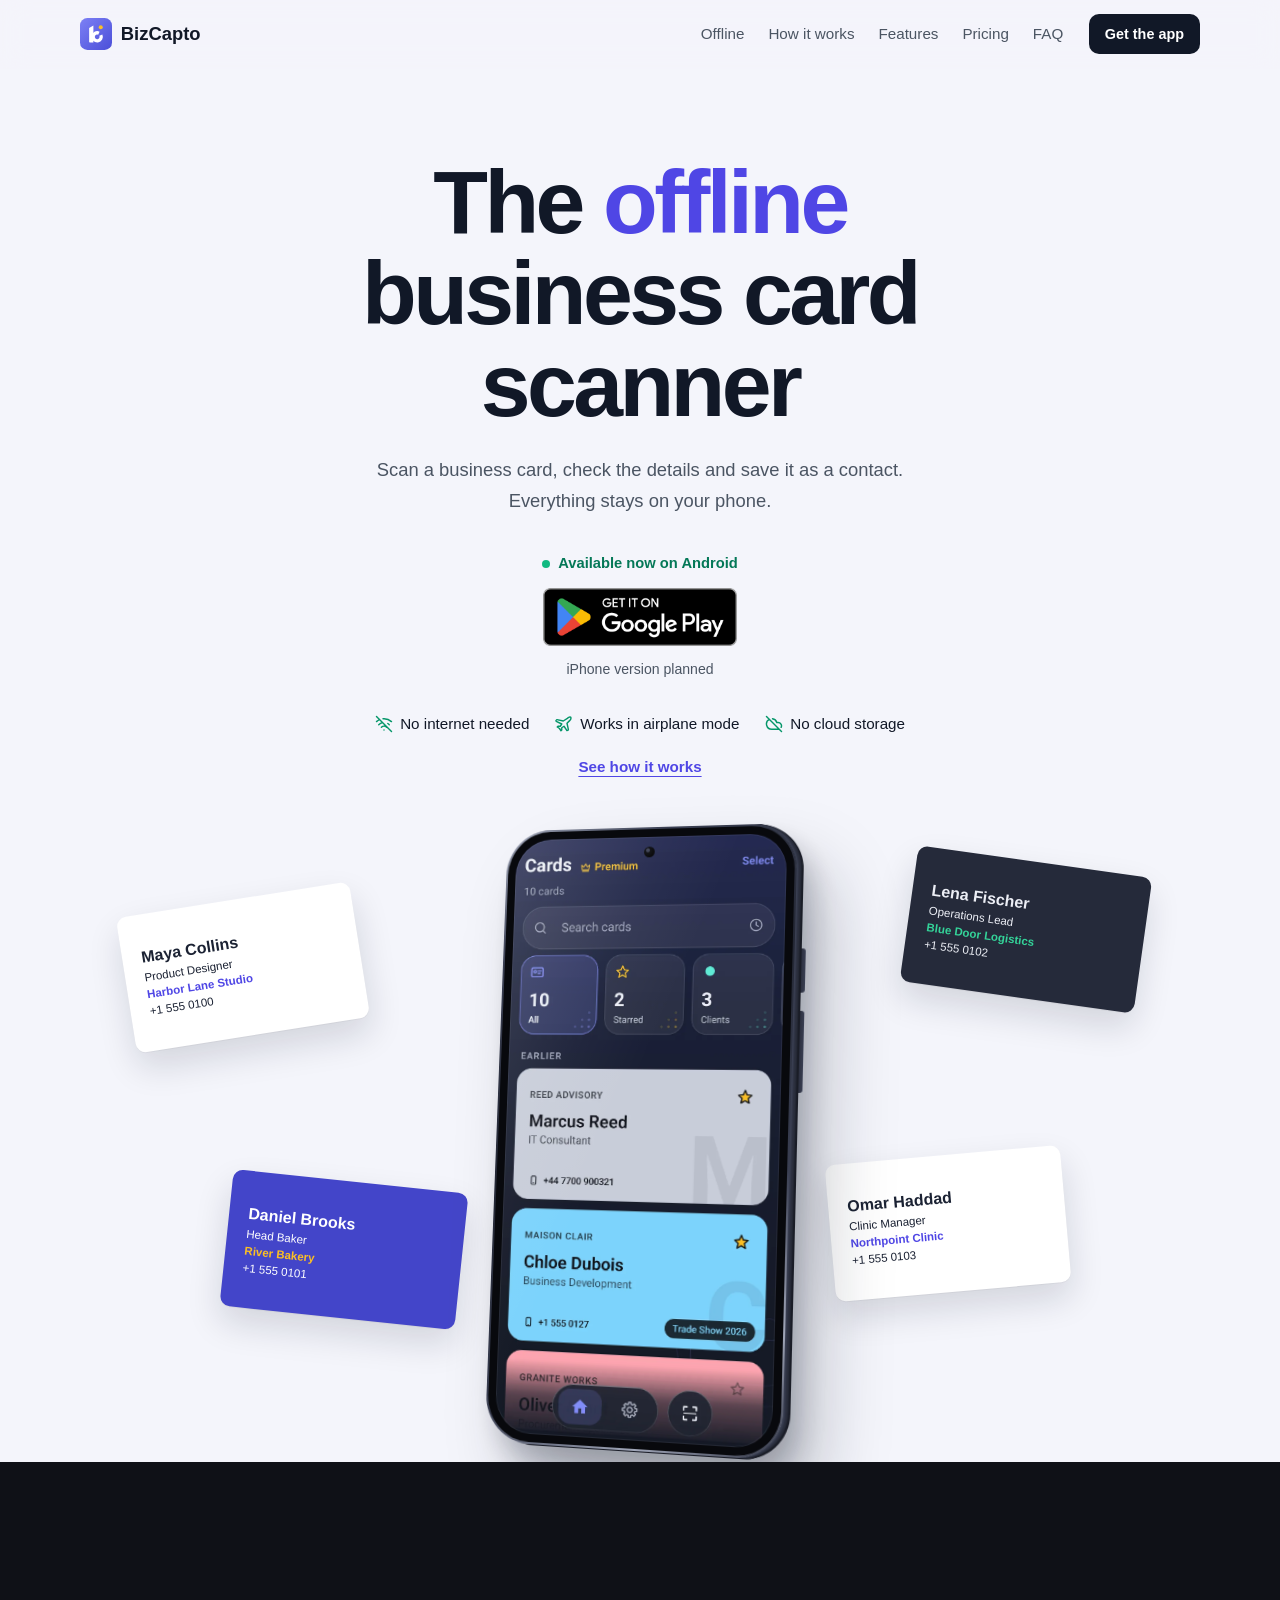
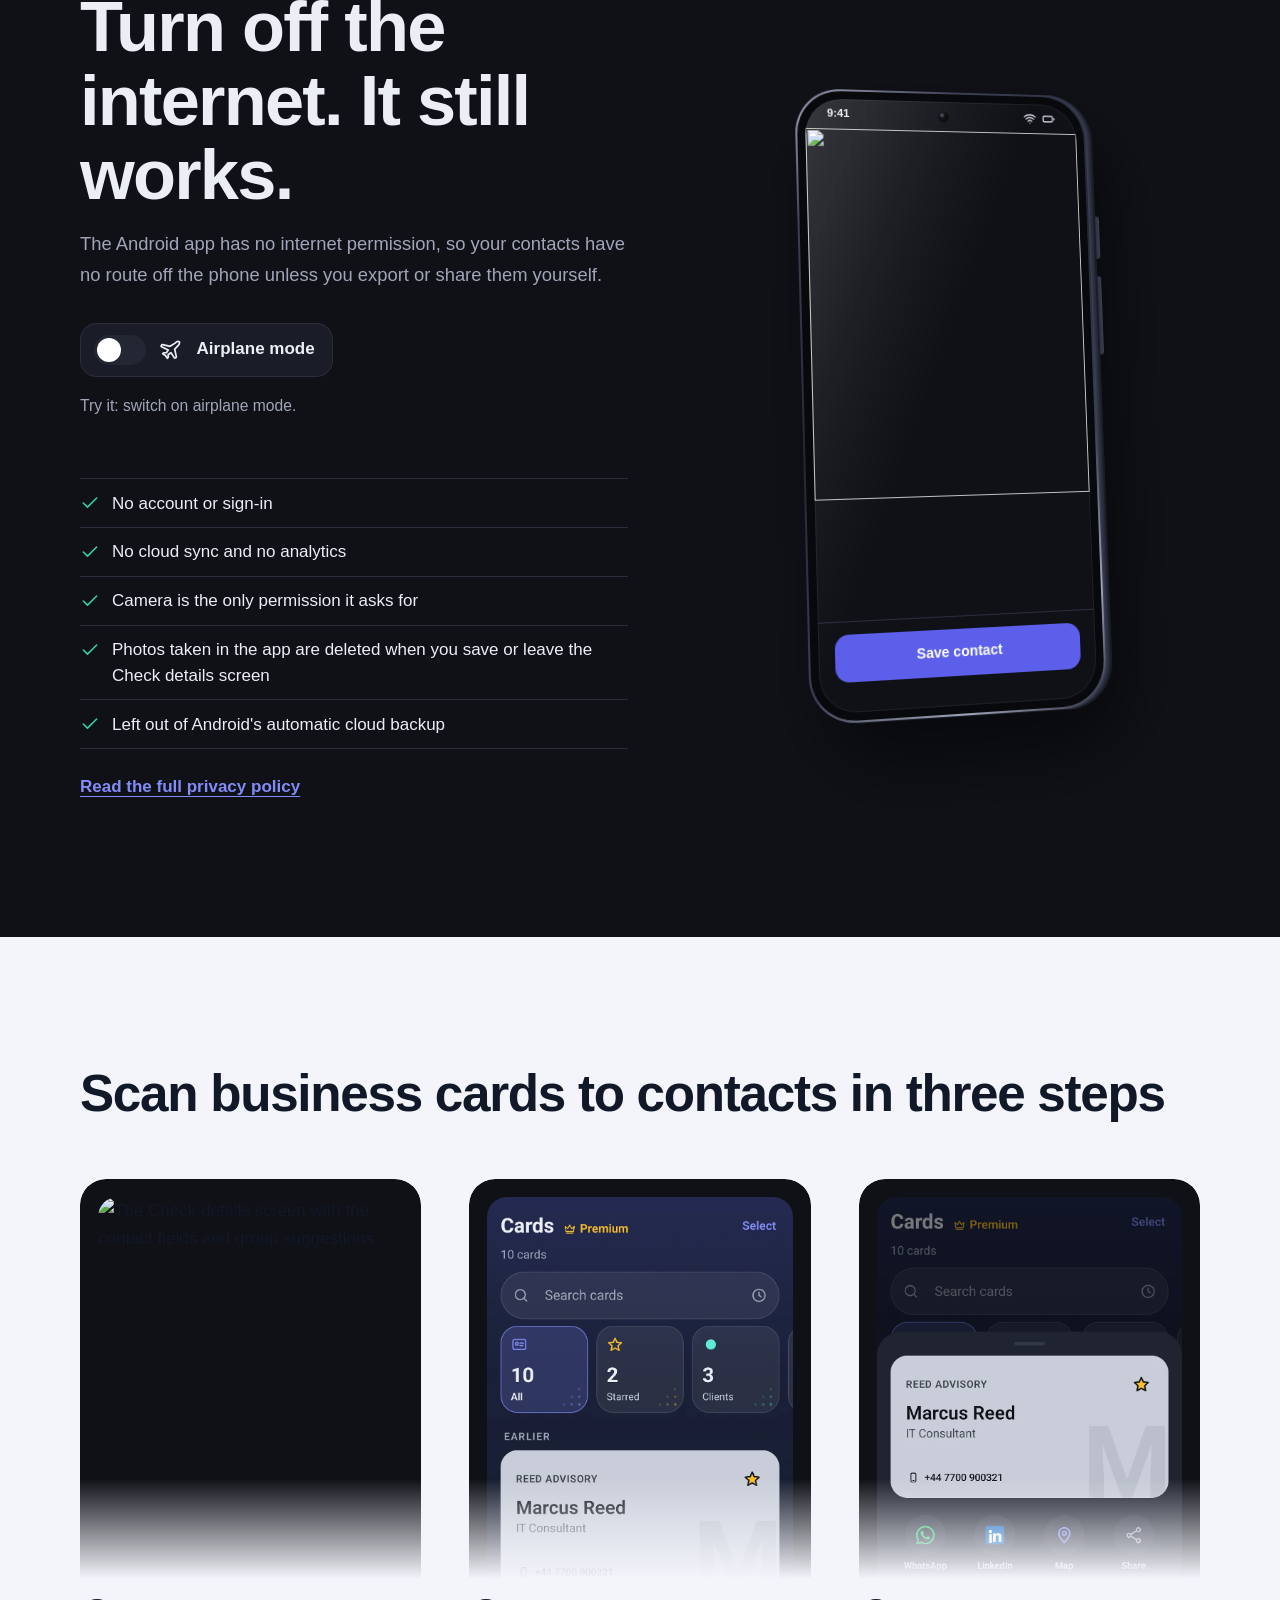
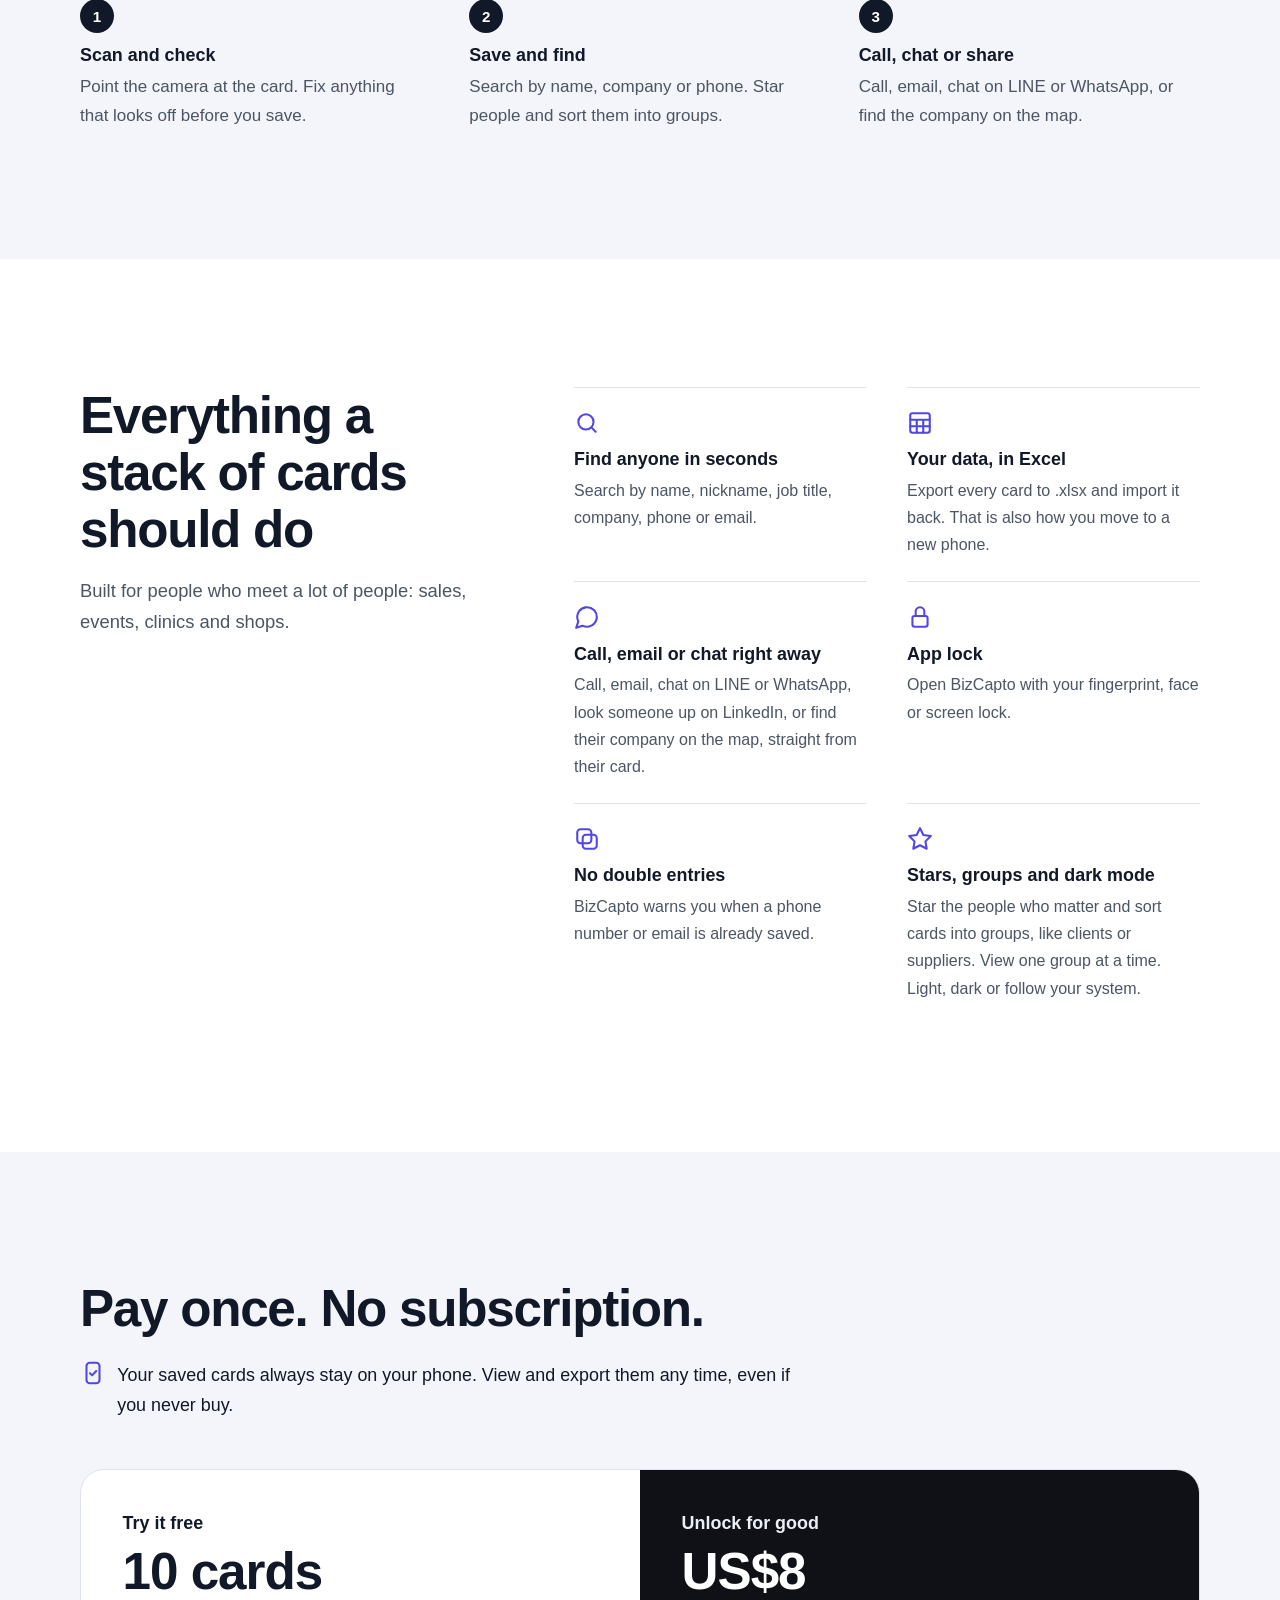
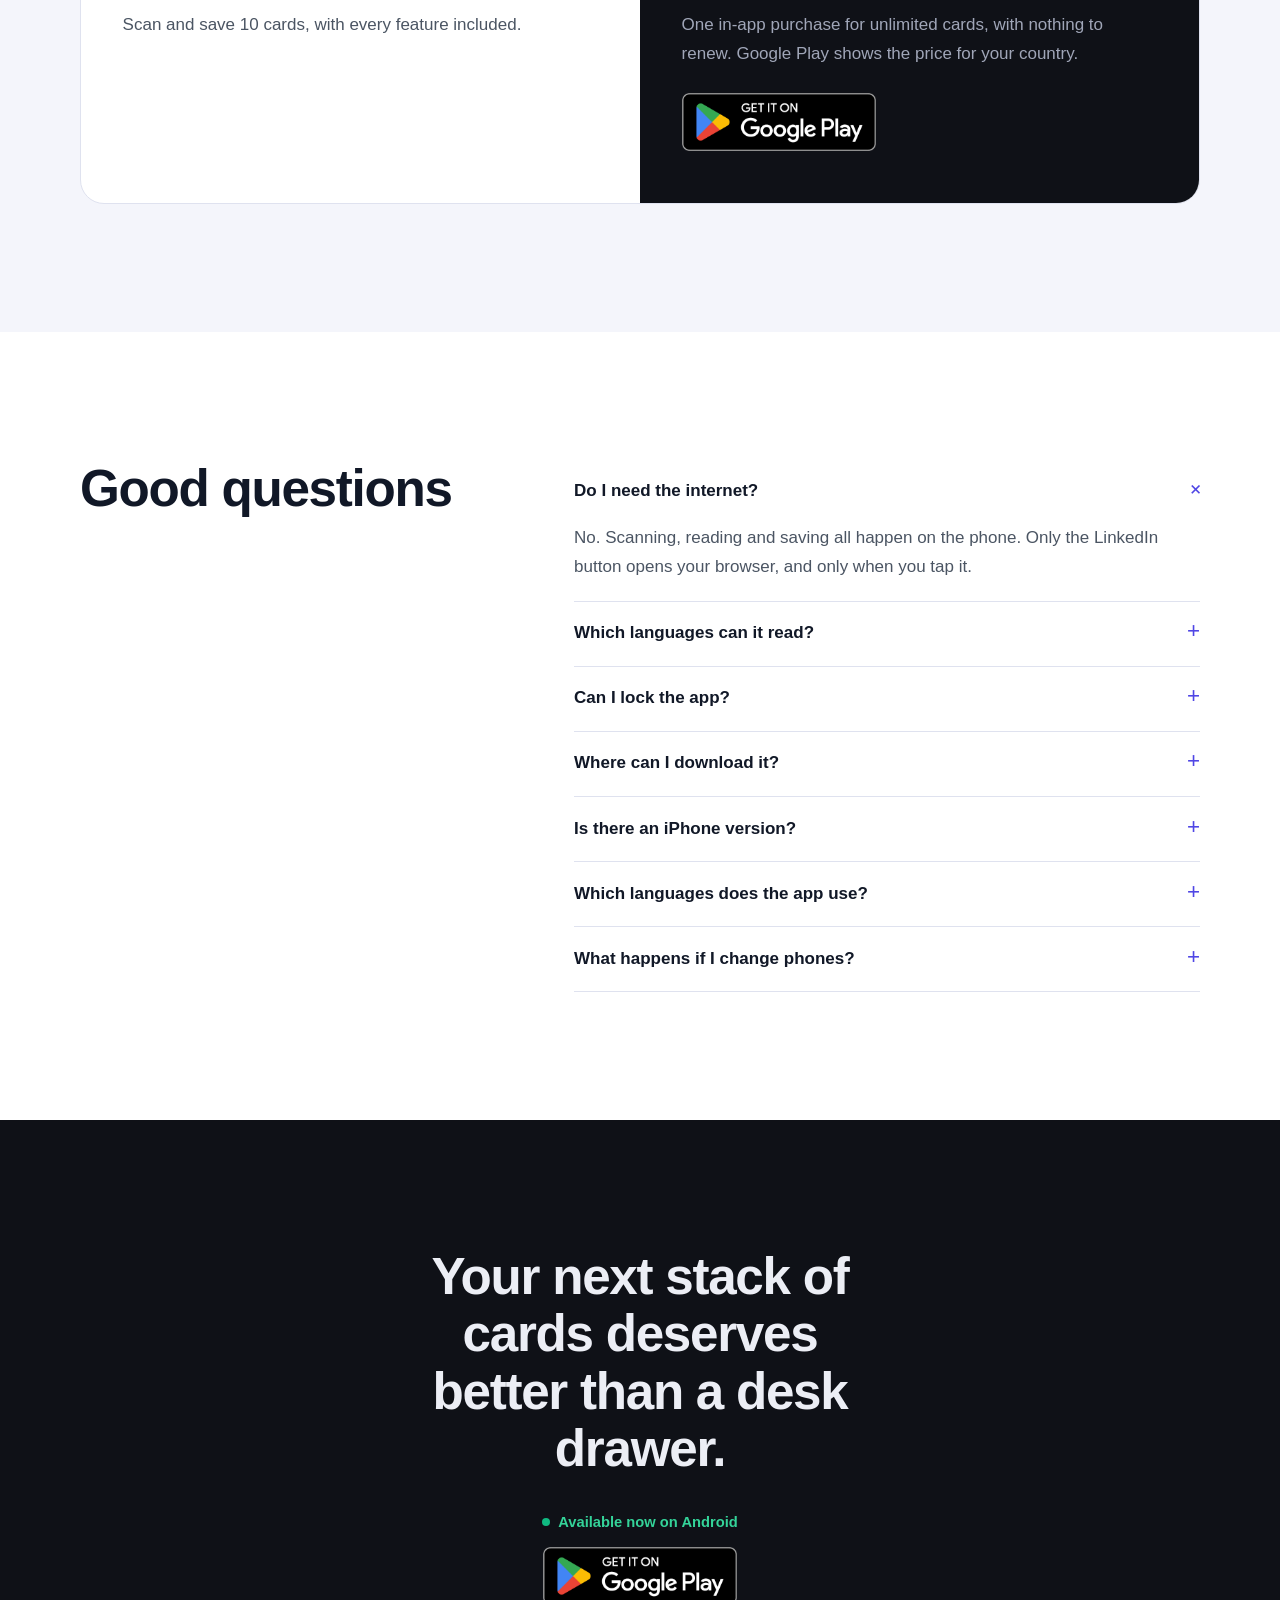
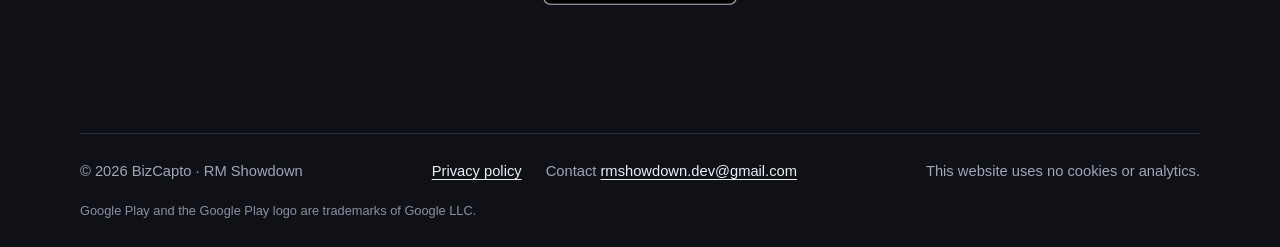
==== commit 059768b4: "feat(site): switch favicon, header logo and share images to new N2 logo" ====
--- a/index.html
+++ b/index.html
@@ -108,7 +108,7 @@
   <meta property="og:image:alt" content="A phone scans a sample business card and BizCapto fills in the contact details.">
   <meta name="twitter:card" content="summary_large_image">
   <meta name="theme-color" content="#f4f5fb">
-  <link rel="icon" href="data:image/svg+xml,%3Csvg xmlns='http://www.w3.org/2000/svg' viewBox='0 0 100 100'%3E%3Crect width='100' height='100' rx='22' fill='%230f1117'/%3E%3Cg fill='none' stroke-linecap='round' stroke-linejoin='round' transform='translate(11 11) scale(.78)'%3E%3Cpath d='M77 31A33 33 0 1 0 77 69' stroke='%235b5fea' stroke-width='8'/%3E%3Cpath d='M8 25V14a6 6 0 0 1 6-6h11M75 8h11a6 6 0 0 1 6 6v11M92 75v11a6 6 0 0 1-6 6H75M25 92H14a6 6 0 0 1-6-6V75' stroke='%23818cf8' stroke-width='5.5'/%3E%3Cpath d='M38 30v40h17a10 10 0 0 0 0-20H38m0 0h14a10 10 0 0 0 0-20H38' stroke='%23eceef5' stroke-width='6.5'/%3E%3C/g%3E%3C/svg%3E">
+  <link rel="icon" href="data:image/svg+xml,%3Csvg xmlns='http://www.w3.org/2000/svg' viewBox='0 0 100 100'%3E%3Cdefs%3E%3ClinearGradient id='g' x1='0' y1='0' x2='1' y2='1'%3E%3Cstop offset='0' stop-color='%237C80F5'/%3E%3Cstop offset='1' stop-color='%234B4FD8'/%3E%3C/linearGradient%3E%3C/defs%3E%3Crect width='100' height='100' rx='23' fill='url(%23g)'/%3E%3Cg transform='translate(13 13) scale(.74)'%3E%3Cpath fill='%23fff' d='M21 25 39 14.5V86H24Q21 86 21 83Z'/%3E%3Cpath fill='%23fff' d='M76.751 51.857A24 24 0 1 1 65.143 40.249L59.226 52.937A10 10 0 1 0 64.063 57.774Z'/%3E%3Cpath fill='%23FBBF24' d='M61.5 21.5a8.5 8.5 0 1 0 17 0a8.5 8.5 0 1 0-17 0Z'/%3E%3C/g%3E%3C/svg%3E">
   <link rel="stylesheet" href="fonts/fonts.css">
   <link rel="stylesheet" href="styles.css">
   <script>
@@ -134,7 +134,7 @@
 </head>
 <body>
   <svg width="0" height="0" class="sprite" aria-hidden="true">
-    <symbol id="logo" viewBox="0 0 100 100"><g fill="none" stroke-linecap="round" stroke-linejoin="round"><path d="M77 31A33 33 0 1 0 77 69" stroke="#5b5fea" stroke-width="8"/><path d="M8 25V14a6 6 0 0 1 6-6h11M75 8h11a6 6 0 0 1 6 6v11M92 75v11a6 6 0 0 1-6 6H75M25 92H14a6 6 0 0 1-6-6V75" stroke="#818cf8" stroke-width="5.5"/><path d="M38 30v40h17a10 10 0 0 0 0-20H38m0 0h14a10 10 0 0 0 0-20H38" stroke="currentColor" stroke-width="6.5"/></g></symbol>
+    <symbol id="logo" viewBox="0 0 100 100"><defs><linearGradient id="logo-g" x1="0" y1="0" x2="1" y2="1"><stop offset="0" stop-color="#7C80F5"/><stop offset="1" stop-color="#4B4FD8"/></linearGradient></defs><rect width="100" height="100" rx="23" fill="url(#logo-g)"/><g transform="translate(13 13) scale(.74)"><path fill="#fff" d="M21 25 39 14.5V86H24Q21 86 21 83Z"/><path fill="#fff" d="M76.751 51.857A24 24 0 1 1 65.143 40.249L59.226 52.937A10 10 0 1 0 64.063 57.774Z"/><path fill="#FBBF24" d="M61.5 21.5a8.5 8.5 0 1 0 17 0a8.5 8.5 0 1 0-17 0Z"/></g></symbol>
     <symbol id="i-wifi-off" viewBox="0 0 24 24"><path class="ico" d="M12 20h.01M8.5 16.43a5 5 0 0 1 7 0M5 12.86a10 10 0 0 1 5.17-2.69M19 12.86a10 10 0 0 0-2-1.52M2 8.82a15 15 0 0 1 4.18-2.64M22 8.82a15 15 0 0 0-11.29-3.76M2 2l20 20"/></symbol>
     <symbol id="i-wifi" viewBox="0 0 24 24"><path class="ico" d="M5 12.55a11 11 0 0 1 14 0M8.5 16.43a5 5 0 0 1 7 0M12 20h.01M2 8.82a15 15 0 0 1 20 0"/></symbol>
     <symbol id="i-plane" viewBox="0 0 24 24"><path class="ico" d="M17.8 19.2 16 11l3.5-3.5C21 6 21.5 4 21 3c-1-.5-3 0-4.5 1.5L11 8 2.8 6.2c-.5-.1-.9.1-1.1.5l-.3.5c-.2.5-.1 1 .3 1.3L9 12l-2 3H4l-1 1 3 2 2 3 1-1v-3l3-2 3.5 5.3c.3.4.8.5 1.3.3l.5-.2c.4-.3.6-.7.5-1.2Z"/></symbol>
